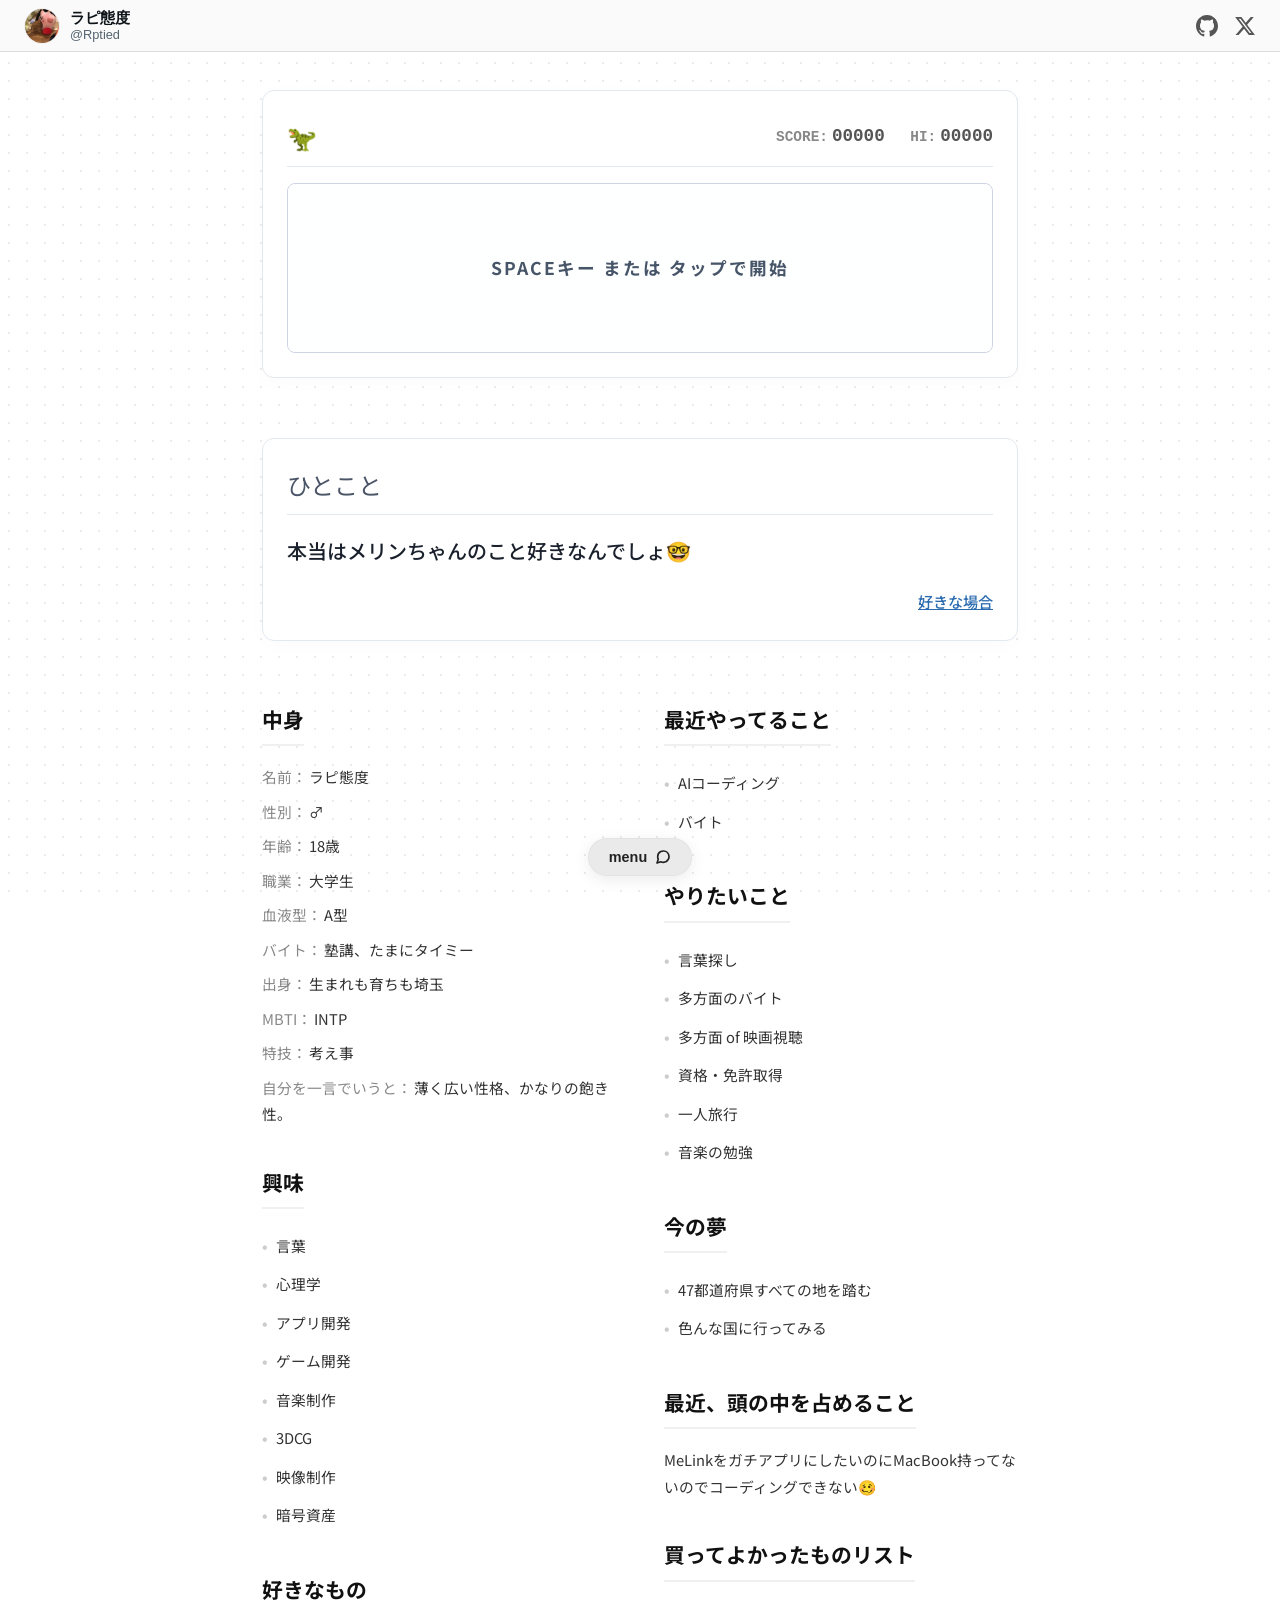
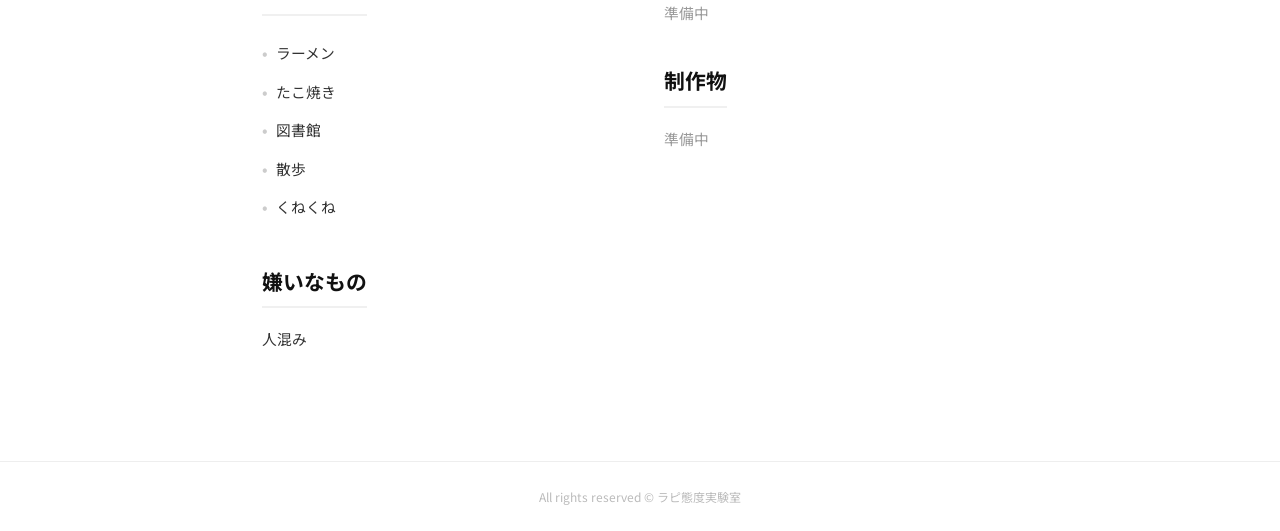
==== index.html @ 0e430500 "Convert Notes list to a 3-column photo grid layout and add automatic thumbnail extraction" ====
<!DOCTYPE html>
<html lang="ja">
<head>
    <meta charset="UTF-8">
    <meta name="viewport" content="width=device-width, initial-scale=1.0">
    <title>ラピ態度実験室</title>
    <meta name="description" content="どっかの大学生のポートフォリオ。">

    <!-- OGP -->
    <meta property="og:type" content="website">
    <meta property="og:url" content="https://rptied-lab.vercel.app/">
    <meta property="og:title" content="ラピ態度実験室">
    <meta property="og:description" content="どっかの大学生のポートフォリオ。">
    <meta property="og:site_name" content="ラピ態度実験室">
    <meta property="og:image" content="https://rptied-lab.vercel.app/image_0c53e7.png">

    <!-- Twitter Card -->
    <meta name="twitter:card" content="summary_large_image">
    <meta name="twitter:title" content="ラピ態度実験室">
    <meta name="twitter:description" content="ラピ態度さん、あなた正体不明すぎるんですよ。">
    <meta name="twitter:image" content="https://rptied-lab.vercel.app/image_0c53e7.png">
    <link rel="preconnect" href="https://fonts.googleapis.com">
    <link rel="preconnect" href="https://fonts.gstatic.com" crossorigin>
    <link href="https://fonts.googleapis.com/css2?family=Noto+Sans+JP:wght@400;700&display=swap" rel="stylesheet">
    
    <style>
        * {
            margin: 0;
            padding: 0;
            box-sizing: border-box;
        }

        body {
            font-family: 'Noto Sans JP', sans-serif;
            background-color: #fff;
            background-image: radial-gradient(rgba(0, 0, 0, 0.08) 1px, transparent 1px);
            background-size: 18px 18px;
            background-attachment: fixed;
            color: #333;
            line-height: 1.8;
            -webkit-font-smoothing: antialiased;
            min-height: 100vh;
            display: flex;
            flex-direction: column;
        }

        /* ===== ページ切り替え用コンテナ ===== */
        .page-container {
            flex: 1;
            margin-top: 70px; /* ヘッダーの高さ＋余白 */
        }

        .page {
            display: none;
            animation: fadeIn 0.4s ease-out forwards;
        }

        .page.active {
            display: block;
        }

        @keyframes fadeIn {
            from {
                opacity: 0;
                transform: translateY(8px);
            }
            to {
                opacity: 1;
                transform: translateY(0);
            }
        }

        /* ===== 統合された新しいHeader ===== */
        .header {
            position: fixed;
            top: 0;
            left: 0;
            width: 100vw;
            height: 52px;
            background: rgba(250, 250, 250, 0.9);
            backdrop-filter: blur(8px);
            border-bottom: 1.5px solid #ddd;
            display: flex;
            align-items: center;
            justify-content: space-between;
            padding: 0 24px;
            z-index: 100;
            box-sizing: border-box;
        }

        .header-left {
            display: flex;
            align-items: center;
            cursor: pointer;
            transition: opacity 0.2s;
        }

        .header-left:hover {
            opacity: 0.7;
        }

        .header-logo-img {
            width: 36px;
            height: 36px;
            border-radius: 50%;
            object-fit: cover;
            transition: all 0.25s cubic-bezier(0.16, 1, 0.3, 1);
            border: 1px solid #eee;
        }

        .header-logo-img:hover {
            opacity: 0.8;
            transform: scale(1.05);
        }

        .header-text-container {
            display: flex;
            flex-direction: column;
            justify-content: center;
            margin-left: 10px;
        }

        .header-name {
            font-size: 0.95rem;
            font-weight: 800;
            color: #0f1419;
            line-height: 1.2;
            font-family: -apple-system, BlinkMacSystemFont, "Segoe UI", Roboto, Helvetica, Arial, sans-serif;
        }

        .header-id {
            font-size: 0.8rem;
            color: #536471;
            line-height: 1.2;
            font-family: -apple-system, BlinkMacSystemFont, "Segoe UI", Roboto, Helvetica, Arial, sans-serif;
        }

        /* ===== SNS Icons ===== */
        .sns-icons {
            display: flex;
            align-items: center;
            gap: 16px;
        }

        .sns-icons a {
            color: #555;
            display: inline-flex;
            transition: color 0.2s, transform 0.2s;
        }

        .sns-icons a:hover {
            color: #000;
            transform: translateY(-2px);
        }

        .sns-icons svg {
            width: 22px;
            height: 22px;
            fill: currentColor;
        }

        /* ===== Main ===== */
        .main {
            max-width: 820px;
            margin: 0 auto;
            padding: 20px 32px 100px;
            display: grid;
            grid-template-columns: 1fr 1fr;
            gap: 48px;
        }

        /* ===== Section Title ===== */
        h2 {
            font-size: 1.3rem;
            font-weight: 700;
            margin-bottom: 18px;
            color: #111;
            border-bottom: 2px solid #f0f0f0;
            padding-bottom: 6px;
            display: inline-block;
        }

        /* ===== Info Row ===== */
        .info-row {
            margin-bottom: 8px;
            font-size: 0.92rem;
            color: #333;
        }

        .info-label {
            color: #888;
            margin-right: 2px;
        }

        /* ===== ひとことセクション ===== */
        .hitokoto-section {
            grid-column: 1 / -1; /* 2カラムをまたぐ */
            background: #fff;
            border: 1px solid #e2e8f0;
            border-radius: 12px;
            padding: 24px;
            margin-bottom: 12px;
            box-shadow: 0 4px 20px rgba(0, 0, 0, 0.02);
            text-align: left;
            animation: fadeIn 0.4s ease-out forwards;
        }

        .hitokoto-title {
            font-size: 1.5rem;
            color: #4a5568;
            font-weight: 400;
            padding-bottom: 8px;
            border-bottom: 1px solid #e2e8f0;
            margin-bottom: 16px;
            font-family: 'Noto Sans JP', sans-serif;
        }

        .hitokoto-content {
            font-size: 1.25rem;
            color: #1a202c;
            margin-bottom: 16px;
            font-weight: 500;
            min-height: 40px;
            display: flex;
            align-items: center;
        }

        .hitokoto-action-container {
            text-align: right;
        }

        .hitokoto-link {
            color: #2b6cb0;
            text-decoration: underline;
            cursor: pointer;
            font-size: 0.95rem;
            font-weight: 500;
            user-select: none;
            transition: color 0.2s;
        }

        .hitokoto-link:hover {
            color: #1a365d;
        }

        /* ===== Notes管理者ログイン & エディタ ===== */
        .notes-toolbar {
            display: flex;
            justify-content: space-between;
            align-items: center;
            margin-top: 10px;
        }

        .admin-login-trigger {
            background: none;
            border: none;
            color: #888;
            cursor: pointer;
            font-size: 0.85rem;
            display: flex;
            align-items: center;
            gap: 4px;
            padding: 4px 8px;
            border-radius: 4px;
            transition: all 0.2s;
        }

        .admin-login-trigger:hover {
            color: #333;
            background: rgba(0,0,0,0.05);
        }

        .admin-login-panel {
            display: none;
            background: #fff;
            border: 1px solid #e2e8f0;
            border-radius: 8px;
            padding: 12px;
            margin-top: 8px;
            box-shadow: 0 4px 12px rgba(0,0,0,0.05);
            animation: fadeIn 0.3s ease-out;
            width: 100%;
        }

        .admin-login-panel.active {
            display: flex;
            gap: 8px;
            align-items: center;
        }

        .admin-input {
            border: 1px solid #cbd5e1;
            padding: 6px 12px;
            border-radius: 6px;
            font-size: 0.85rem;
            outline: none;
            box-sizing: border-box;
        }

        .admin-input:focus {
            border-color: #2b6cb0;
        }

        .admin-btn {
            background: #2b6cb0;
            color: #fff;
            border: none;
            padding: 6px 12px;
            border-radius: 6px;
            font-size: 0.85rem;
            font-weight: 700;
            cursor: pointer;
            transition: background 0.2s;
        }

        .admin-btn:hover {
            background: #1a365d;
        }

        .write-note-btn {
            display: none;
            background: #0f1419;
            color: white;
            border: none;
            padding: 8px 16px;
            border-radius: 999px;
            font-size: 0.9rem;
            font-weight: 700;
            cursor: pointer;
            align-items: center;
            gap: 6px;
            box-shadow: 0 4px 12px rgba(0, 0, 0, 0.05);
            transition: all 0.2s;
        }

        .write-note-btn.visible {
            display: inline-flex;
        }

        .write-note-btn:hover {
            background: #272c30;
            transform: translateY(-1px);
        }

        /* ===== ツールバー & 2カラムレイアウト（エディタモーダル） ===== */
        .editor-toolbar {
            display: flex;
            flex-wrap: wrap;
            gap: 4px;
            background: #f8fafc;
            padding: 8px;
            border: 1px solid #cbd5e1;
            border-bottom: none;
            border-radius: 8px 8px 0 0;
        }

        .toolbar-btn {
            background: #fff;
            border: 1px solid #cbd5e1;
            border-radius: 6px;
            padding: 5px 8px;
            font-size: 0.78rem;
            font-weight: 600;
            color: #475569;
            cursor: pointer;
            display: inline-flex;
            align-items: center;
            gap: 4px;
            transition: all 0.2s;
        }

        .toolbar-btn:hover {
            background: #f1f5f9;
            color: #0f172a;
            border-color: #94a3b8;
        }

        .editor-modal {
            display: none;
            position: fixed;
            top: 0;
            left: 0;
            width: 100vw;
            height: 100vh;
            background: rgba(0,0,0,0.5);
            backdrop-filter: blur(4px);
            z-index: 2000;
            justify-content: center;
            align-items: center;
            padding: 20px;
            box-sizing: border-box;
        }

        .editor-modal.active {
            display: flex;
        }

        .editor-container-single {
            background: #fff;
            width: 95vw;
            max-width: 820px;
            height: 90vh;
            border-radius: 16px;
            box-shadow: 0 25px 50px -12px rgba(0, 0, 0, 0.25);
            display: flex;
            flex-direction: column;
            overflow: hidden;
            animation: modalScale 0.3s cubic-bezier(0.34, 1.56, 0.64, 1) forwards;
            box-sizing: border-box;
        }

        @keyframes modalScale {
            from { transform: scale(0.95) translateY(15px); opacity: 0; }
            to { transform: scale(1) translateY(0); opacity: 1; }
        }

        .editor-modal-header {
            padding: 16px 24px;
            border-bottom: 1px solid #e2e8f0;
            display: flex;
            justify-content: space-between;
            align-items: center;
            background: #fff;
        }

        .editor-title {
            font-size: 1.25rem;
            font-weight: 700;
            color: #1a202c;
        }

        .editor-body-split {
            flex: 1;
            display: flex;
            overflow: hidden;
        }

        /* エディタ側とプレビュー側 */
        .editor-pane-write, .editor-pane-preview {
            flex: 1;
            display: flex;
            flex-direction: column;
            padding: 24px;
            overflow-y: auto;
            box-sizing: border-box;
        }

        .editor-pane-write {
            border-right: 1px solid #e2e8f0;
            gap: 16px;
        }

        .editor-pane-preview {
            background: #fafafa;
        }

        /* タブ切り替え（スマホ用） */
        .editor-tabs {
            display: none;
            border-bottom: 1px solid #e2e8f0;
            background: #fff;
        }

        .editor-tab-btn {
            flex: 1;
            padding: 12px;
            border: none;
            background: none;
            font-weight: 700;
            color: #64748b;
            cursor: pointer;
            text-align: center;
        }

        .editor-tab-btn.active {
            color: #2b6cb0;
            border-bottom: 2px solid #2b6cb0;
        }

        .editor-input-title {
            font-size: 1.4rem;
            font-weight: 700;
            border: none;
            border-bottom: 2px solid #e2e8f0;
            padding: 8px 0;
            outline: none;
            width: 100%;
            transition: border-color 0.2s;
        }

        .editor-input-title:focus {
            border-color: #2b6cb0;
        }

        .editor-content-editable {
            font-size: 1rem;
            border: 1px solid #cbd5e1;
            border-radius: 0 0 8px 8px;
            padding: 18px;
            outline: none;
            min-height: 250px;
            overflow-y: auto;
            line-height: 1.8;
            font-family: inherit;
            box-sizing: border-box;
            background: #fff;
            text-align: left;
        }

        .editor-content-editable:focus {
            border-color: #2b6cb0;
            box-shadow: 0 0 0 3px rgba(43, 108, 176, 0.08);
        }

        .editor-content-editable[contenteditable="true"]:empty:before {
            content: attr(placeholder);
            color: #cbd5e1;
            cursor: text;
        }

        /* リッチブロック内の編集可能エリア */
        .editor-content-editable [contenteditable="true"] {
            outline: none;
            border-bottom: 1px dashed transparent;
        }

        .editor-content-editable [contenteditable="true"]:focus {
            border-bottom-color: #2b6cb0;
        }

        .editor-content-editable [contenteditable="true"]:empty:before {
            content: attr(placeholder);
            color: #a0aec0;
            font-style: italic;
        }

        /* エディタ内部のビジュアル完成デザイン（詳細表示と100%同じにする） */
        .editor-content-editable h2 {
            font-size: 1.4rem;
            font-weight: 700;
            color: #0f172a;
            margin: 32px 0 16px !important;
            line-height: 1.4;
        }

        .editor-content-editable h3 {
            font-size: 1.15rem;
            font-weight: 700;
            color: #1e293b;
            margin: 24px 0 12px !important;
            line-height: 1.4;
        }

        .editor-content-editable blockquote {
            background: #f8fafc;
            border-left: 4px solid #94a3b8;
            padding: 16px 20px;
            margin: 20px 0;
            color: #475569;
            border-radius: 0 8px 8px 0;
            position: relative;
        }

        .editor-content-editable blockquote div[placeholder]:empty:before,
        .editor-content-editable blockquote cite[placeholder]:empty:before {
            content: attr(placeholder);
            color: #a0aec0;
            font-style: italic;
        }

        .editor-content-editable ul {
            margin: 16px 0;
            padding-left: 24px;
            list-style-type: disc !important;
        }

        .editor-content-editable ol {
            margin: 16px 0;
            padding-left: 24px;
            list-style-type: decimal !important;
        }

        .editor-content-editable li {
            margin-bottom: 6px;
        }

        .editor-content-editable p {
            margin-bottom: 16px;
        }

        .editor-actions {
            display: flex;
            justify-content: flex-end;
            gap: 12px;
        }

        .editor-btn {
            padding: 8px 18px;
            border-radius: 8px;
            font-weight: 700;
            cursor: pointer;
            transition: all 0.2s;
            font-size: 0.9rem;
        }

        .editor-btn-cancel {
            background: #f1f5f9;
            color: #475569;
            border: 1px solid #cbd5e1;
        }

        .editor-btn-cancel:hover {
            background: #e2e8f0;
        }

        .editor-btn-save {
            background: #2b6cb0;
            color: white;
            border: none;
        }

        .editor-btn-save:hover {
            background: #1a365d;
        }

        /* ===== Noteカードリスト (3列グリッド写真集レイアウト) ===== */
        .notes-list {
            display: grid;
            grid-template-columns: repeat(3, 1fr);
            gap: 4px; /* 写真の間の余白。びっしり並べるため小さめの4px */
            margin-top: 24px;
        }

        .note-card {
            position: relative;
            background: #f1f5f9;
            aspect-ratio: 1 / 1; /* 正方形にする */
            overflow: hidden;
            cursor: pointer;
            border-radius: 6px; /* 角を少し丸めておしゃれに */
            box-shadow: 0 1px 3px rgba(0, 0, 0, 0.05);
            transition: transform 0.2s ease, box-shadow 0.2s ease;
            box-sizing: border-box;
        }

        .note-card:hover {
            transform: scale(1.02);
            box-shadow: 0 4px 12px rgba(0, 0, 0, 0.1);
            z-index: 2;
        }

        .note-grid-img {
            width: 100%;
            height: 100%;
            object-fit: cover;
            display: block;
            transition: transform 0.3s ease;
        }

        .note-card:hover .note-grid-img {
            transform: scale(1.08); /* ホバー時に画像を少し拡大するお洒落エフェクト */
        }

        /* 画像がない場合のテキストカード表示 */
        .note-grid-text-card {
            width: 100%;
            height: 100%;
            background: linear-gradient(135deg, #f8fafc 0%, #e2e8f0 100%);
            display: flex;
            align-items: center;
            justify-content: center;
            padding: 12px;
            box-sizing: border-box;
            text-align: center;
        }

        .note-grid-text-title {
            font-size: 0.95rem;
            font-weight: 700;
            color: #334155;
            line-height: 1.4;
            display: -webkit-box;
            -webkit-line-clamp: 4; /* 最大4行で省略 */
            -webkit-box-orient: vertical;
            overflow: hidden;
            text-overflow: ellipsis;
        }

        /* ホバー時にフェードインする情報オーバーレイ */
        .note-grid-overlay {
            position: absolute;
            top: 0;
            left: 0;
            width: 100%;
            height: 100%;
            background: rgba(15, 20, 25, 0.7); /* 暗めの半透明 */
            display: flex;
            flex-direction: column;
            align-items: center;
            justify-content: center;
            padding: 16px;
            box-sizing: border-box;
            opacity: 0;
            transition: opacity 0.2s ease;
            text-align: center;
            color: #fff;
        }

        .note-card:hover .note-grid-overlay {
            opacity: 1; /* ホバーでフェードイン */
        }

        .note-grid-overlay-title {
            font-size: 0.9rem;
            font-weight: 700;
            margin-bottom: 6px;
            line-height: 1.3;
            display: -webkit-box;
            -webkit-line-clamp: 3;
            -webkit-box-orient: vertical;
            overflow: hidden;
            text-overflow: ellipsis;
        }

        .note-grid-overlay-date {
            font-size: 0.75rem;
            color: #cbd5e1;
        }

        /* 管理者用編集・削除アクション */
        .note-grid-actions {
            position: absolute;
            top: 6px;
            right: 6px;
            display: flex;
            gap: 4px;
            z-index: 10;
            opacity: 0;
            transition: opacity 0.2s ease;
        }

        .note-card:hover .note-grid-actions.visible {
            opacity: 1;
        }

        .note-action-btn {
            background: rgba(255, 255, 255, 0.9);
            border: 1px solid #e2e8f0;
            border-radius: 50%; /* 円形にする */
            width: 26px;
            height: 26px;
            display: flex;
            align-items: center;
            justify-content: center;
            cursor: pointer;
            transition: all 0.2s;
            color: #64748b;
            box-shadow: 0 2px 4px rgba(0, 0, 0, 0.1);
        }

        .note-action-btn:hover {
            background: #fff;
            color: #0f172a;
            transform: scale(1.1);
        }

        .note-action-btn.delete:hover {
            background: #fee2e2;
            color: #ef4444;
            border-color: #fca5a5;
        }

        /* ===== Note詳細ビュー ===== */
        .note-detail-view {
            display: none;
            animation: fadeIn 0.4s ease-out forwards;
        }

        .note-detail-view.active {
            display: block;
        }

        .note-back-btn {
            background: none;
            border: none;
            color: #64748b;
            font-size: 0.9rem;
            font-weight: 500;
            cursor: pointer;
            display: flex;
            align-items: center;
            gap: 6px;
            margin-bottom: 24px;
            transition: color 0.2s;
            padding: 4px 0;
        }

        .note-back-btn:hover {
            color: #0f172a;
        }

        .note-back-btn svg {
            width: 16px;
            height: 16px;
            stroke-width: 2.5;
            stroke: currentColor;
            fill: none;
        }

        .note-detail-header {
            margin-bottom: 24px;
            border-bottom: 1px solid #e2e8f0;
            padding-bottom: 16px;
        }

        .note-detail-title {
            font-size: 1.8rem;
            font-weight: 800;
            color: #0f172a;
            line-height: 1.35;
            margin-bottom: 12px;
        }

        .note-detail-content {
            font-size: 1.05rem;
            color: #334155;
            line-height: 1.8;
        }

        /* ===== Note 独自リッチコンテンツ レンダリング用スタイル ===== */
        .preview-title {
            font-size: 1.8rem;
            font-weight: 800;
            color: #0f172a;
            margin-bottom: 16px;
            line-height: 1.3;
        }

        .preview-thumbnail, .detail-thumbnail {
            width: 100%;
            max-height: 300px;
            object-fit: cover;
            border-radius: 12px;
            margin-bottom: 24px;
            display: none;
            border: 1px solid #e2e8f0;
        }

        .preview-tags-container, .detail-tags-container {
            display: flex;
            flex-wrap: wrap;
            gap: 8px;
            margin-bottom: 24px;
        }

        .preview-tag-chip, .detail-tag-chip {
            background: #f1f5f9;
            color: #475569;
            padding: 4px 10px;
            border-radius: 999px;
            font-size: 0.8rem;
            font-weight: 500;
            margin-right: 6px;
            margin-bottom: 6px;
        }

        .note-detail-content h2, .preview-content h2 {
            font-size: 1.4rem;
            font-weight: 700;
            color: #0f172a;
            margin: 32px 0 16px;
        }

        .note-detail-content h3, .preview-content h3 {
            font-size: 1.15rem;
            font-weight: 700;
            color: #1e293b;
            margin: 24px 0 12px;
        }

        .note-detail-content blockquote, .preview-content blockquote {
            background: #f8fafc;
            border-left: 4px solid #94a3b8;
            padding: 16px 20px;
            margin: 20px 0;
            font-style: italic;
            color: #475569;
            border-radius: 0 8px 8px 0;
            position: relative;
        }

        .note-detail-content blockquote cite, .preview-content blockquote cite {
            display: block;
            text-align: right;
            font-size: 0.82rem;
            color: #64748b;
            margin-top: 8px;
            font-style: normal;
        }

        .note-detail-content ul, .preview-content ul {
            margin: 16px 0;
            padding-left: 24px;
        }

        .note-detail-content ol, .preview-content ol {
            margin: 16px 0;
            padding-left: 24px;
        }

        .note-detail-content li, .preview-content li {
            margin-bottom: 6px;
        }

        .embedded-image-container {
            margin: 24px 0;
            text-align: center;
        }

        .embedded-image-container img {
            max-width: 100%;
            max-height: 450px;
            border-radius: 8px;
            box-shadow: 0 4px 12px rgba(0,0,0,0.05);
        }

        .embedded-image-caption {
            font-size: 0.85rem;
            color: #64748b;
            margin-top: 6px;
            text-align: center;
        }

        .embedded-youtube-container {
            position: relative;
            width: 100%;
            padding-bottom: 56.25%; /* 16:9 */
            height: 0;
            margin: 24px 0;
            border-radius: 8px;
            overflow: hidden;
            box-shadow: 0 4px 12px rgba(0,0,0,0.1);
        }

        .embedded-youtube-container iframe {
            position: absolute;
            top: 0;
            left: 0;
            width: 100%;
            height: 100%;
            border: 0;
        }

        /* ファイル埋め込みカード */
        .embedded-file-card {
            display: flex;
            align-items: center;
            gap: 16px;
            background: #fff;
            border: 1px solid #cbd5e1;
            border-radius: 8px;
            padding: 16px;
            margin: 20px 0;
            text-decoration: none;
            color: #1e293b;
            transition: all 0.2s;
        }

        .embedded-file-card:hover {
            border-color: #94a3b8;
            background: #f8fafc;
            transform: translateY(-1px);
        }

        .file-card-icon {
            background: #eff6ff;
            color: #3b82f6;
            width: 40px;
            height: 40px;
            border-radius: 8px;
            display: flex;
            align-items: center;
            justify-content: center;
            font-size: 1.2rem;
        }

        .file-card-info {
            flex: 1;
        }

        .file-card-name {
            font-weight: 600;
            font-size: 0.95rem;
            word-break: break-all;
        }

        .file-card-desc {
            font-size: 0.78rem;
            color: #64748b;
            margin-top: 2px;
        }

        /* Note記事埋め込みカード（ブログカード） */
        .embedded-blog-card {
            display: flex;
            background: #fff;
            border: 1px solid #cbd5e1;
            border-radius: 12px;
            overflow: hidden;
            margin: 24px 0;
            text-decoration: none;
            color: inherit;
            transition: all 0.2s;
            max-height: 120px;
        }

        .embedded-blog-card:hover {
            border-color: #2b6cb0;
            box-shadow: 0 10px 15px -3px rgba(0, 0, 0, 0.05);
            transform: translateY(-1px);
        }

        .blog-card-thumb {
            width: 140px;
            height: 120px;
            object-fit: cover;
            border-right: 1px solid #e2e8f0;
        }

        .blog-card-content {
            flex: 1;
            padding: 14px;
            display: flex;
            flex-direction: column;
            justify-content: space-between;
            overflow: hidden;
        }

        .blog-card-title {
            font-weight: 700;
            font-size: 0.95rem;
            color: #0f172a;
            line-height: 1.35;
            display: -webkit-box;
            -webkit-line-clamp: 2;
            -webkit-box-orient: vertical;
            overflow: hidden;
        }

        .blog-card-meta {
            font-size: 0.75rem;
            color: #64748b;
            display: flex;
            align-items: center;
            gap: 8px;
        }

        /* 自動目次 */
        .toc-card {
            background: #f8fafc;
            border: 1px solid #e2e8f0;
            border-radius: 12px;
            padding: 20px;
            margin: 24px 0 32px;
        }

        .toc-title {
            font-weight: 700;
            font-size: 1rem;
            color: #0f172a;
            margin-bottom: 12px;
            display: flex;
            align-items: center;
            gap: 8px;
        }

        .toc-list {
            list-style: none;
            padding-left: 0;
            margin-bottom: 0;
        }

        .toc-item-h2 {
            margin-bottom: 6px;
            font-size: 0.92rem;
        }

        .toc-item-h2 a {
            color: #2b6cb0;
            text-decoration: none;
            font-weight: 500;
        }

        .toc-item-h2 a:hover {
            text-decoration: underline;
        }

        .toc-item-h3 {
            margin-left: 18px;
            margin-bottom: 4px;
            font-size: 0.88rem;
        }

        .toc-item-h3 a {
            color: #475569;
            text-decoration: none;
        }

        .toc-item-h3 a:hover {
            text-decoration: underline;
        }

        /* コードブロック */
        .code-block-wrapper {
            position: relative;
            margin: 24px 0;
        }

        .code-block-lang {
            position: absolute;
            top: 0;
            right: 0;
            background: #475569;
            color: #f8fafc;
            font-size: 0.7rem;
            padding: 2px 8px;
            border-radius: 0 8px 0 8px;
            font-weight: 600;
            text-transform: uppercase;
            letter-spacing: 0.05em;
        }

        pre.code-block {
            background: #0f172a;
            color: #e2e8f0;
            padding: 18px;
            border-radius: 8px;
            overflow-x: auto;
            font-family: SFMono-Regular, Consolas, 'Liberation Mono', Menlo, monospace;
            font-size: 0.88rem;
            line-height: 1.5;
            margin: 0;
        }

        /* サムネアップロード周り */
        .thumb-upload-area {
            border: 2px dashed #cbd5e1;
            border-radius: 12px;
            padding: 20px;
            text-align: center;
            cursor: pointer;
            transition: all 0.2s;
            position: relative;
            overflow: hidden;
            min-height: 110px;
            display: flex;
            flex-direction: column;
            align-items: center;
            justify-content: center;
            gap: 6px;
            box-sizing: border-box;
        }

        .thumb-upload-area:hover {
            border-color: #2b6cb0;
            background: #eff6ff;
        }

        .thumb-upload-preview {
            position: absolute;
            top: 0;
            left: 0;
            width: 100%;
            height: 100%;
            object-fit: cover;
            display: none;
            z-index: 1;
        }

        .thumb-upload-text {
            color: #64748b;
            font-size: 0.85rem;
            z-index: 2;
            pointer-events: none;
        }

        /* タグチップスUI */
        .tags-input-container {
            display: flex;
            flex-wrap: wrap;
            gap: 6px;
            border: 1px solid #cbd5e1;
            border-radius: 8px;
            padding: 6px 12px;
            background: #fff;
            align-items: center;
            box-sizing: border-box;
            min-height: 38px;
        }

        .tag-chip {
            background: #eff6ff;
            color: #1d4ed8;
            border: 1px solid #bfdbfe;
            padding: 2px 8px;
            border-radius: 6px;
            font-size: 0.8rem;
            font-weight: 500;
            display: flex;
            align-items: center;
            gap: 4px;
        }

        .tag-chip-close {
            cursor: pointer;
            font-weight: bold;
            color: #3b82f6;
            font-size: 0.95rem;
            line-height: 1;
        }

        .tag-chip-close:hover {
            color: #1d4ed8;
        }

        .tags-input-field {
            border: none;
            outline: none;
            font-size: 0.85rem;
            padding: 4px 0;
            flex: 1;
            min-width: 80px;
        }

        /* 既存のノートリスト用のサムネイル表示 */
        .note-card-with-thumb {
            display: flex;
            gap: 20px;
        }

        .note-card-thumb-side {
            width: 130px;
            height: 100px;
            object-fit: cover;
            border-radius: 8px;
            border: 1px solid #e2e8f0;
            flex-shrink: 0;
        }

        .note-card-info-side {
            flex: 1;
            min-width: 0;
        }

        /* ===== Section Spacing ===== */
        .section {
            margin-bottom: 36px;
        }

        .section:last-child {
            margin-bottom: 0;
        }

        /* ===== Item List ===== */
        .item-list {
            list-style: none;
        }

        .item-list li {
            padding: 6px 0;
            font-size: 0.92rem;
            display: flex;
            align-items: center;
            gap: 8px;
        }

        .item-list li::before {
            content: "•";
            color: #ccc;
            font-weight: bold;
        }

        /* ===== Notes ページ ===== */
        .notes-container {
            max-width: 800px;
            margin: 0 auto;
            padding: 40px 24px 120px;
        }

        .notes-header {
            margin-bottom: 32px;
            border-bottom: 1px solid #eee;
            padding-bottom: 20px;
        }

        .notes-title {
            font-size: 1.8rem;
            font-weight: 700;
            color: #111;
            margin-bottom: 8px;
        }

        .notes-subtitle {
            font-size: 0.9rem;
            color: #666;
        }

        .notes-placeholder-card {
            text-align: center;
            padding: 60px 24px;
            color: #888;
            border: 1px dashed #ddd;
            border-radius: 20px;
            background: rgba(0, 0, 0, 0.01);
            animation: fadeIn 0.5s ease-out;
        }

        .placeholder-main-text {
            font-size: 1.05rem;
            font-weight: 700;
            color: #444;
            margin-bottom: 8px;
        }

        /* ===== フローティングナビゲーションメニュー ===== */
        .floating-menu-container {
            position: fixed;
            bottom: 24px;
            left: 50%;
            transform: translateX(-50%);
            z-index: 1000;
            font-family: -apple-system, BlinkMacSystemFont, "Segoe UI", Roboto, sans-serif;
            display: flex;
            flex-direction: column;
            align-items: center;
            gap: 12px;
            width: 100%;
            max-width: 340px;
            pointer-events: none;
        }

        .floating-menu-container * {
            pointer-events: auto;
        }

        /* メニューカード本体 */
        .menu-card {
            background-color: #1a1a1a;
            border-radius: 20px;
            width: 180px;
            padding: 8px;
            box-shadow: 0 10px 32px rgba(0, 0, 0, 0.2);
            opacity: 0;
            transform: scale(0.9) translateY(15px);
            pointer-events: none;
            transition: all 0.28s cubic-bezier(0.16, 1, 0.3, 1);
            transform-origin: bottom center;
            border: 1px solid rgba(255, 255, 255, 0.08);
            position: relative;
            z-index: 2;
        }

        .menu-card.active {
            opacity: 1;
            transform: scale(1) translateY(0);
            pointer-events: auto;
        }

        /* ===== メニュー項目 ===== */
        .menu-item {
            width: 100%;
            background: transparent;
            border: none;
            color: #b3b3b3;
            padding: 10px 14px;
            display: flex;
            align-items: center;
            gap: 12px;
            font-size: 0.88rem;
            font-weight: 500;
            border-radius: 12px;
            cursor: pointer;
            text-align: left;
            text-decoration: none;
            transition: all 0.2s;
        }

        .menu-item:hover {
            background-color: rgba(255, 255, 255, 0.08);
            color: #ffffff;
        }

        .menu-item.active-link {
            color: #ffffff;
            font-weight: 700;
            background-color: rgba(255, 255, 255, 0.05);
        }

        .menu-item svg {
            width: 18px;
            height: 18px;
            fill: none;
            stroke: currentColor;
            stroke-width: 2;
            stroke-linecap: round;
            stroke-linejoin: round;
        }

        /* メニュー開閉ボタン */
        .menu-trigger {
            background-color: #eaeaea;
            color: #222;
            border: none;
            padding: 10px 20px;
            border-radius: 999px;
            font-size: 0.9rem;
            font-weight: 700;
            cursor: pointer;
            display: flex;
            align-items: center;
            gap: 8px;
            box-shadow: 0 4px 16px rgba(0, 0, 0, 0.08);
            transition: all 0.25s cubic-bezier(0.16, 1, 0.3, 1);
            user-select: none;
            border: 1px solid rgba(0, 0, 0, 0.03);
        }

        .menu-trigger:hover {
            transform: translateY(-2px);
            box-shadow: 0 6px 20px rgba(0, 0, 0, 0.12);
            background-color: #e0e0e0;
        }

        .menu-trigger.active {
            background-color: #1a1a1a;
            color: #fff;
        }

        .menu-trigger svg {
            width: 16px;
            height: 16px;
            fill: none;
            stroke: currentColor;
            stroke-width: 2.5;
            stroke-linecap: round;
            stroke-linejoin: round;
            transition: transform 0.3s ease;
        }

        .menu-trigger.active svg {
            transform: rotate(180deg);
        }

        /* ===== Footer ===== */
        footer {
            text-align: center;
            padding: 24px;
            font-size: 0.75rem;
            color: #bbb;
            border-top: 1px solid #eee;
            margin-top: auto;
        }

        /* ===== Responsive ===== */
        @media (max-width: 640px) {
            .main {
                grid-template-columns: 1fr;
                gap: 32px;
                padding: 16px 20px 110px;
            }

            .notes-container {
                padding: 24px 16px 130px;
            }

            .floating-menu-container {
                bottom: 16px;
            }
            
            .header {
                padding: 0 12px;
            }

            .header-logo-img {
                width: 32px;
                height: 32px;
            }

            .header-text-container {
                margin-left: 8px;
            }

            .header-name {
                font-size: 0.9rem;
            }
            
            .header-id {
                font-size: 0.75rem;
            }

            .sns-icons {
                gap: 12px;
            }

            .omikuji-section {
                padding: 24px 16px;
                min-height: 190px;
            }

            .omikuji-btn {
                font-size: 1rem;
                padding: 8px 24px;
            }

            .omikuji-box {
                font-size: 1.5rem;
                padding: 6px 28px;
            }
        }

        /* スピナーアニメーション */
        @keyframes spin {
            to { transform: rotate(360deg); }
        }

        /* ===== Chrome Dino セクション ===== */
        .dino-section {
            grid-column: 1 / -1; /* 2カラムをまたぐ */
            background: #fff;
            border: 1px solid #e2e8f0;
            border-radius: 12px;
            padding: 24px;
            margin-bottom: 12px;
            box-shadow: 0 4px 20px rgba(0, 0, 0, 0.02);
            text-align: left;
            animation: fadeIn 0.4s ease-out forwards;
            display: flex;
            flex-direction: column;
            gap: 16px;
            user-select: none;
            transition: background-color 0.5s ease, border-color 0.5s ease;
        }

        .dino-header {
            display: flex;
            justify-content: space-between;
            align-items: center;
            border-bottom: 1px solid #e2e8f0;
            padding-bottom: 8px;
            transition: border-color 0.5s ease;
        }

        .dino-title {
            font-size: 1.5rem;
            color: #4a5568;
            font-weight: 500;
            font-family: 'Noto Sans JP', sans-serif;
            transition: color 0.5s ease;
        }

        .dino-scores {
            font-family: 'Courier New', Courier, monospace;
            font-size: 1.1rem;
            font-weight: bold;
            color: #555;
            transition: color 0.5s ease;
        }

        .dino-score-label {
            color: #888;
            font-size: 0.9rem;
            margin-right: 4px;
        }

        .dino-game-container {
            position: relative;
            width: 100%;
            background: #f8fafc;
            border: 1px solid #cbd5e1;
            border-radius: 8px;
            overflow: hidden;
            display: flex;
            justify-content: center;
            align-items: center;
            transition: background-color 0.5s ease, border-color 0.5s ease;
            touch-action: none; /* モバイルでのスクロールやダブルタップズームを無効化 */
        }

        .dino-canvas {
            display: block;
            width: 100%;
            max-width: 100%;
            height: auto;
            background: transparent;
            cursor: pointer;
        }

        .dino-overlay {
            position: absolute;
            top: 0;
            left: 0;
            width: 100%;
            height: 100%;
            background: rgba(255, 255, 255, 0.85);
            display: flex;
            flex-direction: column;
            justify-content: center;
            align-items: center;
            gap: 12px;
            z-index: 10;
            backdrop-filter: blur(2px);
            transition: background-color 0.5s ease;
        }

        .dino-overlay-text {
            font-size: 1.1rem;
            font-weight: bold;
            color: #475569;
            letter-spacing: 2px;
            text-align: center;
            font-family: 'Noto Sans JP', sans-serif;
            transition: color 0.5s ease;
        }

        .dino-restart-btn {
            background: #0f1419;
            color: white;
            border: none;
            padding: 8px 20px;
            border-radius: 999px;
            font-size: 0.9rem;
            font-weight: 700;
            cursor: pointer;
            box-shadow: 0 4px 12px rgba(0, 0, 0, 0.05);
            transition: all 0.2s;
            font-family: 'Noto Sans JP', sans-serif;
        }

        .dino-restart-btn:hover {
            background: #272c30;
            transform: scale(1.05);
        }

        /* 夜モード（ダークスタイル）の追加定義 */
        .dino-section.night-mode {
            background-color: #1a202c;
            border-color: #2d3748;
            box-shadow: 0 4px 20px rgba(0, 0, 0, 0.2);
        }

        .dino-section.night-mode .dino-header {
            border-bottom-color: #2d3748;
        }

        .dino-section.night-mode .dino-title {
            color: #e2e8f0;
        }

        .dino-section.night-mode .dino-scores {
            color: #cbd5e1;
        }

        .dino-section.night-mode .dino-game-container {
            background-color: #111827;
            border-color: #374151;
        }

        .dino-section.night-mode .dino-overlay {
            background-color: rgba(17, 24, 39, 0.85);
        }

        .dino-section.night-mode .dino-overlay-text {
            color: #e2e8f0;
        }

        .dino-section.night-mode .dino-restart-btn {
            background: #f8fafc;
            color: #1a202c;
        }
        
        .dino-section.night-mode .dino-restart-btn:hover {
            background: #e2e8f0;
        }
    </style>
</head>

<body>

    <!-- 新しい Header (猫アイコン＋名前、右側にSNS) -->
    <div class="header">
        <div class="header-left" id="header-left">
            <img src="image_0c53e7.png" alt="ラピ態度" class="header-logo-img">
            <div class="header-text-container">
                <div class="header-name">ラピ態度</div>
                <div class="header-id">@Rptied</div>
            </div>
        </div>

        <div class="sns-icons">
            <!-- GitHub -->
            <a href="https://github.com/Rapitide" target="_blank" rel="noopener noreferrer" aria-label="GitHub">
                <svg viewBox="0 0 24 24">
                    <path d="M12 0C5.374 0 0 5.373 0 12c0 5.302 3.438 9.8 8.207 11.387.599.111.793-.261.793-.577v-2.234c-3.338.726-4.033-1.416-4.033-1.416-.546-1.387-1.333-1.756-1.333-1.756-1.089-.745.083-.729.083-.729 1.205.084 1.839 1.237 1.839 1.237 1.07 1.834 2.807 1.304 3.492.997.107-.775.418-1.305.762-1.604-2.665-.305-5.467-1.334-5.467-5.931 0-1.311.469-2.381 1.236-3.221-.124-.303-.535-1.524.117-3.176 0 0 1.008-.322 3.301 1.23A11.509 11.509 0 0112 5.803c1.02.005 2.047.138 3.006.404 2.291-1.552 3.297-1.23 3.297-1.23.653 1.653.242 2.874.118 3.176.77.84 1.235 1.911 1.235 3.221 0 4.609-2.807 5.624-5.479 5.921.43.372.823 1.102.823 2.222v3.293c0 .319.192.694.801.576C20.566 21.797 24 17.3 24 12c0-6.627-5.373-12-12-12z" />
                </svg>
            </a>
            <!-- X -->
            <a href="https://x.com/Rptied" target="_blank" rel="noopener noreferrer" aria-label="X">
                <svg viewBox="0 0 24 24">
                    <path d="M18.244 2.25h3.308l-7.227 8.26 8.502 11.24H16.17l-5.214-6.817L4.99 21.75H1.68l7.73-8.835L1.254 2.25H8.08l4.713 6.231zm-1.161 17.52h1.833L7.084 4.126H5.117z" />
                </svg>
            </a>
        </div>
    </div>

    <!-- Page Wrapper -->
    <div class="page-container">

        <!-- ================= WHAT'S THIS PAGE ================= -->
        <div id="page-whats-this" class="page">
            <div class="notes-container">
                <div class="notes-header">
                    <h1 class="notes-title">What's this?</h1>
                    <div class="notes-subtitle">
                        <span>このサイトについて。</span>
                    </div>
                </div>
                <div class="notes-placeholder-card">
                    <p class="placeholder-main-text">ラピ態度個人ウェブサイトへようこそ( ৹･֊･৹)</p>
                    <p style="color: #666; font-size: 0.9rem; margin-top: 8px;">色々作って載せていく予定です。</p>
                </div>
            </div>
        </div>

        <!-- ================= HOME PAGE ================= -->
        <div id="page-home" class="page active">
            <div class="main">

                <!-- Chrome Dino セクション (2カラムぶち抜き) -->
                <div class="dino-section">
                    <div class="dino-header">
                        <div class="dino-title">🦖</div>
                        <div class="dino-scores">
                            <span class="dino-score-label">SCORE:</span><span id="dino-current-score">00000</span>
                            <span class="dino-score-label" style="margin-left: 15px;">HI:</span><span id="dino-high-score">00000</span>
                        </div>
                    </div>
                    <div class="dino-game-container">
                        <canvas id="dino-canvas" class="dino-canvas" width="756" height="180"></canvas>
                        <div id="dino-start-overlay" class="dino-overlay">
                            <div class="dino-overlay-text">SPACEキー または タップで開始</div>
                        </div>
                        <div id="dino-gameover-overlay" class="dino-overlay" style="display: none;">
                            <div class="dino-overlay-text">GAME OVER</div>
                            <button id="dino-restart-btn" class="dino-restart-btn">もう一度プレイ</button>
                        </div>
                    </div>
                </div>
                
                <!-- ひとことセクション (2カラムぶち抜き) -->
                <div class="hitokoto-section">
                    <div class="hitokoto-title">ひとこと</div>
                    <div class="hitokoto-content" id="hitokoto-text">本当はメリンちゃんのこと好きなんでしょ🤓</div>
                    <div class="hitokoto-action-container">
                        <span class="hitokoto-link" id="hitokoto-btn">好きな場合</span>
                    </div>
                </div>



                <!-- 左カラム -->
                <div>
                    <div class="section">
                        <h2>中身</h2>
                        <div class="info-row"><span class="info-label">名前：</span>ラピ態度</div>
                        <div class="info-row"><span class="info-label">性別：</span>♂</div>
                        <div class="info-row"><span class="info-label">年齢：</span>18歳</div>
                        <div class="info-row"><span class="info-label">職業：</span>大学生</div>
                        <div class="info-row"><span class="info-label">血液型：</span>A型</div>
                        <div class="info-row"><span class="info-label">バイト：</span>塾講、たまにタイミー</div>
                        <div class="info-row"><span class="info-label">出身：</span>生まれも育ちも埼玉</div>
                        <div class="info-row"><span class="info-label">MBTI：</span>INTP</div>
                        <div class="info-row"><span class="info-label">特技：</span>考え事</div>
                        <div class="info-row"><span class="info-label">自分を一言でいうと：</span>薄く広い性格、かなりの飽き性。</div>
                    </div>

                    <div class="section">
                        <h2>興味</h2>
                        <ul class="item-list">
                            <li>言葉</li>
                            <li>心理学</li>
                            <li>アプリ開発</li>
                            <li>ゲーム開発</li>
                            <li>音楽制作</li>
                            <li>3DCG</li>
                            <li>映像制作</li>
                            <li>暗号資産</li>
                        </ul>
                    </div>

                    <div class="section">
                        <h2>好きなもの</h2>
                        <ul class="item-list">
                            <li>ラーメン</li>
                            <li>たこ焼き</li>
                            <li>図書館</li>
                            <li>散歩</li>
                            <li>くねくね</li>
                        </ul>
                    </div>

                    <div class="section">
                        <h2>嫌いなもの</h2>
                        <div class="info-row">人混み</div>
                    </div>
                </div>

                <!-- 右カラム -->
                <div>
                    <div class="section">
                        <h2>最近やってること</h2>
                        <ul class="item-list">
                            <li>AIコーディング</li>
                            <li>バイト</li>
                        </ul>
                    </div>

                    <div class="section">
                        <h2>やりたいこと</h2>
                        <ul class="item-list">
                            <li>言葉探し</li>
                            <li>多方面のバイト</li>
                            <li>多方面 of 映画視聴</li>
                            <li>資格・免許取得</li>
                            <li>一人旅行</li>
                            <li>音楽の勉強</li>
                        </ul>
                    </div>

                    <div class="section">
                        <h2>今の夢</h2>
                        <ul class="item-list">
                            <li>47都道府県すべての地を踏む</li>
                            <li>色んな国に行ってみる</li>
                        </ul>
                    </div>

                    <div class="section">
                        <h2>最近、頭の中を占めること</h2>
                        <div class="info-row">MeLinkをガチアプリにしたいのにMacBook持ってないのでコーディングできない🥴</div>
                    </div>

                    <div class="section">
                        <h2>買ってよかったものリスト</h2>
                        <div class="info-row" style="color: #999;">準備中</div>
                    </div>

                    <div class="section">
                        <h2>制作物</h2>
                        <div class="info-row" style="color: #999;">準備中</div>
                    </div>
                </div>
            </div>
        </div>

        <!-- ================= NOTES PAGE ================= -->
        <div id="page-notes" class="page">
            <!-- 記事一覧ビュー -->
            <div class="notes-container" id="notes-list-view">
                <div class="notes-header">
                    <div style="display: flex; justify-content: space-between; align-items: flex-start;">
                        <div>
                            <h1 class="notes-title">Notes</h1>
                            <div class="notes-subtitle">
                                <span>ラピ態度の日記</span>
                            </div>
                        </div>
                        <!-- 管理者ログインボタン -->
                        <button class="admin-login-trigger" id="admin-login-trigger" title="管理者ログイン">
                            <svg viewBox="0 0 24 24" width="16" height="16" stroke="currentColor" stroke-width="2" fill="none" stroke-linecap="round" stroke-linejoin="round"><rect x="3" y="11" width="18" height="11" rx="2" ry="2"></rect><path d="M7 11V7a5 5 0 0 1 10 0v4"></path></svg>
                            <span>Admin</span>
                        </button>
                    </div>

                    <!-- 管理者ログインフォーム -->
                    <div class="admin-login-panel" id="admin-login-panel">
                        <input type="password" class="admin-input" id="admin-password-input" placeholder="パスワードを入力してください">
                        <button class="admin-btn" id="admin-login-btn">ログイン</button>
                    </div>

                    <!-- 管理者用ツールバー (ログイン時のみ表示) -->
                    <div class="notes-toolbar" style="margin-top: 16px; display: flex; gap: 12px; align-items: center;">
                        <button class="write-note-btn" id="write-note-btn">
                            <svg viewBox="0 0 24 24" width="16" height="16" stroke="currentColor" stroke-width="2.5" fill="none" stroke-linecap="round" stroke-linejoin="round"><path d="M12 5v14M5 12h14"></path></svg>
                            新規執筆
                        </button>
                    </div>
                </div>

                <!-- 記事リスト -->
                <div class="notes-list" id="notes-list">
                    <!-- JSで動的に生成 -->
                </div>
            </div>

            <!-- 記事詳細ビュー -->
            <div class="notes-container note-detail-view" id="notes-detail-view">
                <button class="note-back-btn" id="note-back-btn">
                    <svg viewBox="0 0 24 24"><polyline points="15 18 9 12 15 6"></polyline></svg>
                    記事一覧に戻る
                </button>
                <div class="note-detail-header" style="margin-bottom: 28px; border-bottom: 1px solid #e2e8f0; padding-bottom: 20px;">
                    <h1 class="note-detail-title" id="detail-title" style="font-size: 2rem; font-weight: 800; color: #0f172a; line-height: 1.35; margin-bottom: 16px;">記事タイトル</h1>
                    <div class="note-detail-meta" style="display: flex; align-items: center; flex-wrap: wrap; gap: 12px; font-size: 0.88rem; color: #64748b;">
                        <img src="image_0c53e7.png" style="width: 28px; height: 28px; border-radius: 50%; object-fit: cover; border: 1px solid #e2e8f0;" alt="ラピ態度">
                        <span style="font-weight: 700; color: #0f172a;">ラピ態度</span>
                        <span style="color: #cbd5e1;">|</span>
                        <span id="detail-date">2026.05.30</span>
                        <span id="detail-meta-divider" style="color: #cbd5e1;">|</span>
                        <div id="detail-tag" style="display: inline-flex; flex-wrap: wrap; gap: 8px;">
                            <!-- タグチップス -->
                        </div>
                    </div>
                </div>
                <div class="note-detail-content" id="detail-content">
                    記事の本文がここに入ります。
                </div>
            </div>
        </div>

        <!-- 埋め込みアシスト用非表示インプット -->
        <input type="file" id="embed-image-file-input" accept="image/*" style="display:none;">
        <input type="file" id="embed-file-input" style="display:none;">

        <!-- 執筆エディタモーダル -->
        <div class="editor-modal" id="editor-modal">
            <div class="editor-container-single">
                <!-- ヘッダー -->
                <div class="editor-modal-header">
                    <div class="editor-title" id="editor-modal-title">Noteを執筆する</div>
                    <div class="editor-actions">
                        <button class="editor-btn editor-btn-cancel" id="editor-cancel-btn">キャンセル</button>
                        <button class="editor-btn editor-btn-save" id="editor-save-btn">公開する</button>
                    </div>
                </div>

                <!-- ボディ -->
                <div class="editor-body-split">
                    <!-- 執筆エリア -->
                    <div class="editor-pane-write" id="pane-write" style="border-right: none;">
                        <!-- サムネイル登録 -->
                        <div>
                            <label style="font-size:0.82rem; font-weight:700; color:#475569; display:block; margin-bottom:6px;">カバー画像 (Xシェア時の写真・アイキャッチ画像)</label>
                            <div class="thumb-upload-area" id="thumb-upload-area">
                                <img src="" class="thumb-upload-preview" id="thumb-upload-preview" alt="サムネプレビュー">
                                <span class="thumb-upload-text" id="thumb-upload-text">📸 カバー画像を選択してください</span>
                                <input type="file" id="thumb-file-input" accept="image/*" style="display:none;">
                            </div>
                            <input type="text" class="admin-input" id="thumb-url-input" placeholder="または画像URLを直接入力" style="margin-top:8px; width:100%; font-size:0.8rem;">
                        </div>

                        <!-- タイトル -->
                        <div>
                            <label style="font-size:0.82rem; font-weight:700; color:#475569; display:block; margin-bottom:6px;">タイトル</label>
                            <input type="text" class="editor-input-title" id="editor-title-input" placeholder="タイトルを入力">
                        </div>

                        <!-- キーワード（タグ）チップスUI -->
                        <div>
                            <label style="font-size:0.82rem; font-weight:700; color:#475569; display:block; margin-bottom:6px;">キーワード（タグ - Enterまたはカンマで何個でも追加可能）</label>
                            <div class="tags-input-container" id="tags-input-container">
                                <input type="text" class="tags-input-field" id="tags-input-field" placeholder="キーワードを追加...">
                            </div>
                        </div>

                        <!-- 執筆ツールバーとテキストエリア -->
                        <div style="display:flex; flex-direction:column; flex:1; min-height: 250px;">
                            <label style="font-size:0.82rem; font-weight:700; color:#475569; display:block; margin-bottom:6px;">本文</label>
                            <div class="editor-toolbar" id="editor-toolbar">
                                <button class="toolbar-btn" data-insert="bold" title="太字 (B)" style="font-weight:bold;">B 太字</button>
                                <button class="toolbar-btn" data-insert="p" title="標準テキスト (本文)">本文</button>
                                <button class="toolbar-btn" data-insert="h2" title="大見出し (H2)">H2</button>
                                <button class="toolbar-btn" data-insert="h3" title="小見出し (H3)">H3</button>
                                <button class="toolbar-btn" data-insert="ul" title="箇条書き (UL)">• 箇条書き</button>
                                <button class="toolbar-btn" data-insert="ol" title="番号付きリスト (OL)">1. 番号</button>
                                <button class="toolbar-btn" data-insert="quote" title="引用 (出典付き)">” 引用</button>
                                <button class="toolbar-btn" data-insert="image" title="画像を挿入 (キャプション付き)">📷 画像</button>
                                <button class="toolbar-btn" data-insert="youtube" title="YouTube埋め込み">🎥 YouTube</button>
                                <button class="toolbar-btn" data-insert="file" title="ファイルを埋め込む">🔗 ファイル</button>
                                <button class="toolbar-btn" data-insert="note" title="他のNote記事を埋め込む">📰 過去記事</button>
                                <button class="toolbar-btn" data-insert="code" title="コードブロック">💻 コード</button>
                            </div>
                            <div class="editor-content-editable" id="editor-content-input" contenteditable="true" placeholder="ここに思考を書き殴る..."></div>
                        </div>
                    </div>
                </div>
            </div>
        </div>

        <!-- ================= PRODUCTS PAGE ================= -->
        <div id="page-products" class="page">
            <div class="notes-container">
                <div class="notes-header">
                    <h1 class="notes-title">Products</h1>
                    <div class="notes-subtitle">
                        <span>今まで作ってきたものたち。</span>
                    </div>
                </div>
                <div class="notes-placeholder-card">
                    <p class="placeholder-main-text">現在準備中です🛠️</p>
                </div>
            </div>
        </div>

    </div>

    <!-- ================= FLOATING NAVIGATION MENU ================= -->
    <div class="floating-menu-container" id="floating-menu-container">
        
        <!-- メニューカード本体 -->
        <div class="menu-card" id="menu-card">
            <!-- What's this? -->
            <button class="menu-item" id="btn-nav-whats-this">
                <svg viewBox="0 0 24 24">
                    <circle cx="12" cy="12" r="10"></circle>
                    <path d="M9.09 9a3 3 0 0 1 5.83 1c0 2-3 3-3 3"></path>
                    <line x1="12" y1="17" x2="12.01" y2="17"></line>
                </svg>
                What's this?
            </button>
            
            <!-- Home -->
            <button class="menu-item active-link" id="btn-nav-home">
                <svg viewBox="0 0 24 24">
                    <path d="M3 9l9-7 9 7v11a2 2 0 0 1-2 2H5a2 2 0 0 1-2-2z"></path>
                    <polyline points="9 22 9 12 15 12 15 22"></polyline>
                </svg>
                Home
            </button>
            
            <!-- Notes -->
            <button class="menu-item" id="btn-nav-notes">
                <svg viewBox="0 0 24 24">
                    <path d="M14 2H6a2 2 0 0 0-2 2v16a2 2 0 0 0 2 2h12a2 2 0 0 0 2-2V8z"></path>
                    <polyline points="14 2 14 8 20 8"></polyline>
                    <line x1="16" y1="13" x2="8" y2="13"></line>
                    <line x1="16" y1="17" x2="8" y2="17"></line>
                    <polyline points="10 9 9 9 8 9"></polyline>
                </svg>
                Notes
            </button>

            <!-- Products -->
            <button class="menu-item" id="btn-nav-products">
                <svg viewBox="0 0 24 24">
                    <rect x="3" y="3" width="7" height="7"></rect>
                    <rect x="14" y="3" width="7" height="7"></rect>
                    <rect x="14" y="14" width="7" height="7"></rect>
                    <rect x="3" y="14" width="7" height="7"></rect>
                </svg>
                Products
            </button>
            
            <!-- Follow me -->
            <a href="https://x.com/Rptied" target="_blank" rel="noopener noreferrer" class="menu-item">
                <svg viewBox="0 0 24 24" stroke-width="1.8">
                    <path d="M4 4l11.733 16h4.267l-11.733 -16z" />
                    <path d="M4 20l6.768 -6.768m2.46 -2.46l6.772 -6.772" />
                </svg>
                Follow me
            </a>
        </div>

        <!-- メニュー開閉用トリガーボタン -->
        <button class="menu-trigger" id="menu-trigger">
            <span>menu</span>
            <svg id="menu-trigger-icon" viewBox="0 0 24 24">
                <path d="M21 11.5a8.38 8.38 0 0 1-.9 3.8 8.5 8.5 0 0 1-7.6 4.7 8.38 8.38 0 0 1-3.8-.9L3 21l1.9-5.7a8.38 8.38 0 0 1-.9-3.8 8.5 8.5 0 0 1 4.7-7.6 8.38 8.38 0 0 1 3.8-.9h.5a8.48 8.48 0 0 1 8 8v.5z"></path>
            </svg>
        </button>
    </div>

    <!-- Footer -->
    <footer>
        <p>All rights reserved &copy; ラピ態度実験室</p>
    </footer>

    <!-- ================= JAVASCRIPT LOGIC ================= -->
    <script>
        document.addEventListener('DOMContentLoaded', () => {
            const menuTrigger = document.getElementById('menu-trigger');
            const menuCard = document.getElementById('menu-card');
            const headerLeft = document.getElementById('header-left');
            
            // ページIDのリスト
            const pages = ['whats-this', 'home', 'notes', 'products'];

            // --- 1. メニュー開閉制御 ---
            menuTrigger.addEventListener('click', (e) => {
                e.stopPropagation();
                const isOpen = menuCard.classList.contains('active');
                if (isOpen) {
                    closeAll();
                } else {
                    menuCard.classList.add('active');
                    menuTrigger.classList.add('active');
                }
            });

            function closeAll() {
                menuCard.classList.remove('active');
                menuTrigger.classList.remove('active');
            }

            document.addEventListener('click', (e) => {
                const container = document.getElementById('floating-menu-container');
                if (!container.contains(e.target)) {
                    closeAll();
                }
            });

            // --- 2. ページ切り替え（ルーティング） ---
            function switchPage(targetPageId, smooth = true) {
                if (smooth) {
                    window.scrollTo({ top: 0, behavior: 'smooth' });
                } else {
                    window.scrollTo({ top: 0 });
                }
                
                pages.forEach(pageId => {
                    const pageEl = document.getElementById(`page-${pageId}`);
                    const btnEl = document.getElementById(`btn-nav-${pageId}`);
                    
                    if (pageEl && btnEl) {
                        if (pageId === targetPageId) {
                            pageEl.classList.add('active');
                            btnEl.classList.add('active-link');
                        } else {
                            pageEl.classList.remove('active');
                            btnEl.classList.remove('active-link');
                        }
                    }
                });
                
                setTimeout(() => {
                    closeAll();
                }, 200);
            }

            // 各ナビゲーションボタンにクリックイベントを設定
            pages.forEach(pageId => {
                const btnEl = document.getElementById(`btn-nav-${pageId}`);
                if (btnEl) {
                    btnEl.addEventListener('click', () => switchPage(pageId));
                }
            });

            // --- 3. ヘッダーのロゴ部分でHomeに戻る ---
            if (headerLeft) {
                headerLeft.addEventListener('click', () => {
                    switchPage('home');
                });
            }

            // --- 4. Notes機能ロジック (Note風エディタ & 共有オンラインデータベース) ---
            const adminLoginTrigger = document.getElementById('admin-login-trigger');
            const adminLoginPanel = document.getElementById('admin-login-panel');
            const adminPasswordInput = document.getElementById('admin-password-input');
            const adminLoginBtn = document.getElementById('admin-login-btn');
            const writeNoteBtn = document.getElementById('write-note-btn');
            
            // エディタUI
            const editorModal = document.getElementById('editor-modal');
            const editorModalTitle = document.getElementById('editor-modal-title');
            const editorTitleInput = document.getElementById('editor-title-input');
            const editorContentInput = document.getElementById('editor-content-input');
            const editorCancelBtn = document.getElementById('editor-cancel-btn');
            const editorSaveBtn = document.getElementById('editor-save-btn');
            const editorToolbar = document.getElementById('editor-toolbar');
            
            // サムネイルアップロード周り
            const thumbUploadArea = document.getElementById('thumb-upload-area');
            const thumbFileInput = document.getElementById('thumb-file-input');
            const thumbUploadPreview = document.getElementById('thumb-upload-preview');
            const thumbUploadText = document.getElementById('thumb-upload-text');
            const thumbUrlInput = document.getElementById('thumb-url-input');

            // タグチップスUI
            const tagsInputContainer = document.getElementById('tags-input-container');
            const tagsInputField = document.getElementById('tags-input-field');

            // 埋め込みアシスト用非表示インプット
            const embedImageFileInput = document.getElementById('embed-image-file-input');
            const embedFileInput = document.getElementById('embed-file-input');

            // 表示用UI
            const notesListView = document.getElementById('notes-list-view');
            const notesDetailView = document.getElementById('notes-detail-view');
            const notesList = document.getElementById('notes-list');
            const noteBackBtn = document.getElementById('note-back-btn');
            
            const detailTag = document.getElementById('detail-tag');
            const detailDate = document.getElementById('detail-date');
            const detailTitle = document.getElementById('detail-title');
            const detailContent = document.getElementById('detail-content');

            // 管理者パスワード (5884)
            const ADMIN_PASSWORD = "5884"; 
            let isAdmin = false;
            let currentEditingNoteId = null;
            let activeTags = [];
            let currentThumbnail = "";

            // localStorage 安全ラッパー (Safariのプライベートモードやクッキー制限エラーの完全回避用)
            function safeSetItem(key, value) {
                try {
                    localStorage.setItem(key, value);
                } catch (e) {
                    console.warn('localStorage.setItem failed:', e);
                }
            }

            function safeGetItem(key) {
                try {
                    return localStorage.getItem(key);
                } catch (e) {
                    console.warn('localStorage.getItem failed:', e);
                    return null;
                }
            }

            // 共有オンラインデータベースのURL (Vercelサーバーレス関数経由 - CORSフリー)
            const DB_URL = "/api/notes";
            let cachedNotes = []; // メモリ上に記事データをキャッシュしておく変数

            // 共有オンラインデータベースから記事データを取得する（非同期）
            async function fetchNotes() {
                try {
                    const res = await fetch(DB_URL, {
                        cache: 'no-store',
                        headers: { 'Accept': 'application/json' }
                    });
                    if (res.ok) {
                        const data = await res.json();
                        cachedNotes = Array.isArray(data) ? data : [];
                        // 取得成功時にローカルバックアップも更新
                        safeSetItem('rapitide_notes_backup', JSON.stringify(cachedNotes));
                    } else {
                        throw new Error(`Status: ${res.status}`);
                    }
                } catch (err) {
                    console.error('記事データの取得に失敗しました（ローカルキャッシュを使用します）:', err);
                    // オフライン時のフォールバックとして localStorage を使用
                    try {
                        const stored = safeGetItem('rapitide_notes_backup');
                        cachedNotes = stored ? JSON.parse(stored) : [];
                        if (!Array.isArray(cachedNotes)) cachedNotes = [];
                    } catch (e) {
                        cachedNotes = [];
                    }
                }
                return cachedNotes || [];
            }

            // オンラインデータベースへ記事データを保存する（非同期）
            async function saveNotesOnline(notes) {
                safeSetItem('rapitide_notes_backup', JSON.stringify(notes)); // オフライン用バックアップ
                try {
                    const bodyStr = JSON.stringify(notes);
                    console.log(`[saveNotesOnline] 送信データサイズ: ${(bodyStr.length / 1024).toFixed(1)} KB`);
                    const res = await fetch(DB_URL, {
                        method: 'PUT',
                        headers: {
                            'Content-Type': 'application/json'
                        },
                        body: bodyStr
                    });
                    if (!res.ok) {
                        let detail = '';
                        try { detail = await res.text(); } catch(e) {}
                        throw new Error(`保存に失敗しました (Status: ${res.status}) ${detail}`);
                    }
                } catch (err) {
                    console.error('データベースへの保存に失敗しました:', err);
                    alert(`⚠️ データベースへの保存（同期）に失敗しました。\n詳細: ${err.message || err}`);
                }
            }

            // HTMLから純粋なプレビューテキストを作成する
            function getStripedPreview(html, length = 120) {
                if (!html) return "";
                const div = document.createElement("div");
                div.innerHTML = html;
                
                // プレビューから除外したい要素を削除
                div.querySelectorAll(".toc-card, .code-block-wrapper, .embedded-youtube-container, .embedded-image-container, .embedded-file-card, .embedded-blog-card, cite").forEach(el => el.remove());
                
                const text = div.textContent || div.innerText || "";
                return text.substring(0, length).trim() + (text.length > length ? "..." : "");
            }

            // 見出し(h2/h3)を解析して「目次」カードを動的生成する
            function generateTableOfContents(htmlContent) {
                const tempDiv = document.createElement("div");
                tempDiv.innerHTML = htmlContent;

                const headings = tempDiv.querySelectorAll("h2, h3");
                if (headings.length === 0) return { html: htmlContent, hasToc: false };

                let tocHtml = `
                    <div class="toc-card" contenteditable="false">
                        <div class="toc-title">
                            <svg viewBox="0 0 24 24" width="18" height="18" stroke="currentColor" stroke-width="2.5" fill="none" stroke-linecap="round" stroke-linejoin="round" style="margin-right:4px;"><line x1="8" y1="6" x2="21" y2="6"></line><line x1="8" y1="12" x2="21" y2="12"></line><line x1="8" y1="18" x2="21" y2="18"></line><line x1="3" y1="6" x2="3.01" y2="6"></line><line x1="3" y1="12" x2="3.01" y2="12"></line><line x1="3" y1="18" x2="3.01" y2="18"></line></svg>
                            目次
                        </div>
                        <ul class="toc-list">
                `;

                headings.forEach((heading, idx) => {
                    const level = heading.tagName.toLowerCase() === 'h2' ? 2 : 3;
                    const anchorId = `heading-ref-${level}-${idx}`;
                    heading.setAttribute("id", anchorId); // IDを付与

                    const headingText = heading.textContent || heading.innerText || "";
                    const itemClass = level === 2 ? 'toc-item-h2' : 'toc-item-h3';
                    tocHtml += `<li class="${itemClass}"><a href="#${anchorId}">${headingText}</a></li>`;
                });

                tocHtml += `</ul></div>`;
                
                return {
                    html: tocHtml + tempDiv.innerHTML,
                    hasToc: true
                };
            }

            // YouTubeビデオIDをコンテンツHTMLから抽出するユーティリティ関数
            function extractYouTubeVideoId(htmlContent) {
                if (!htmlContent) return null;
                const tempDiv = document.createElement('div');
                tempDiv.innerHTML = htmlContent;
                const iframe = tempDiv.querySelector('iframe');
                if (iframe && iframe.src) {
                    const src = iframe.src;
                    const match = src.match(/\/embed\/([^/?#]+)/);
                    if (match && match[1]) {
                        return match[1];
                    }
                }
                return null;
            }

            // コンテンツHTMLから最初の画像URL（またはYouTubeサムネイル）を抽出するユーティリティ関数
            function extractFirstImageUrlFromHtml(htmlContent) {
                if (!htmlContent) return '';
                const tempDiv = document.createElement('div');
                tempDiv.innerHTML = htmlContent;
                
                // 1. imgタグのチェック
                const img = tempDiv.querySelector('img');
                if (img && img.src) {
                    return img.src;
                }
                
                // 2. YouTube埋め込み(iframe)のチェック
                const ytId = extractYouTubeVideoId(htmlContent);
                if (ytId) {
                    return `https://img.youtube.com/vi/${ytId}/hqdefault.jpg`;
                }
                
                return '';
            }

            // 記事一覧のレンダリング (非同期ロード対応)
            async function renderNotesList() {
                notesList.innerHTML = `
                    <div style="text-align: center; padding: 60px; color: #64748b;">
                        <div style="display: inline-block; width: 28px; height: 28px; border: 3px solid #cbd5e1; border-top-color: #2b6cb0; border-radius: 50%; animation: spin 1s linear infinite; margin-bottom: 12px;"></div>
                        <div style="font-size: 0.9rem; font-weight: 500;">記事データを同期中...</div>
                    </div>
                `;

                const notes = await fetchNotes();
                const notesArr = Array.isArray(notes) ? notes : [];
                notesList.innerHTML = '';

                if (notesArr.length === 0) {
                    notesList.innerHTML = `
                        <div class="notes-placeholder-card">
                            <p class="placeholder-main-text">記事がありません。</p>
                            <p style="color: #666; font-size: 0.9rem; margin-top: 8px;">管理者ログインをして、最初のNoteを執筆してみましょう！</p>
                        </div>
                    `;
                    return;
                }

                const displayNotes = [...notesArr].reverse();

                displayNotes.forEach(note => {
                    const card = document.createElement('div');
                    card.className = 'note-card';

                    // サムネイルの決定
                    let thumbnailSrc = note.thumbnail;
                    if (!thumbnailSrc) {
                        const ytId = extractYouTubeVideoId(note.content);
                        if (ytId) {
                            thumbnailSrc = `https://img.youtube.com/vi/${ytId}/hqdefault.jpg`;
                        }
                    }

                    if (thumbnailSrc) {
                        card.innerHTML = `
                            <img src="${thumbnailSrc}" class="note-grid-img" alt="カバー画像">
                            <div class="note-grid-overlay">
                                <div class="note-grid-overlay-title">${note.title}</div>
                                <div class="note-grid-overlay-date">${note.date}</div>
                            </div>
                            <div class="note-grid-actions ${isAdmin ? 'visible' : ''}">
                                <button class="note-action-btn edit" data-id="${note.id}" title="編集">
                                    <svg viewBox="0 0 24 24" width="12" height="12" stroke="currentColor" stroke-width="2.5" fill="none" stroke-linecap="round" stroke-linejoin="round"><path d="M12 20h9"></path><path d="M16.5 3.5a2.121 2.121 0 0 1 3 3L7 19l-4 1 1-4L16.5 3.5z"></path></svg>
                                </button>
                                <button class="note-action-btn delete" data-id="${note.id}" title="削除">
                                    <svg viewBox="0 0 24 24" width="12" height="12" stroke="currentColor" stroke-width="2.5" fill="none" stroke-linecap="round" stroke-linejoin="round"><polyline points="3 6 5 6 21 6"></polyline><path d="M19 6v14a2 2 0 0 1-2 2H7a2 2 0 0 1-2-2V6m3 0V4a2 2 0 0 1 2-2h4a2 2 0 0 1 2 2v2"></path><line x1="10" y1="11" x2="10" y2="17"></line><line x1="14" y1="11" x2="14" y2="17"></line></svg>
                                </button>
                            </div>
                        `;
                    } else {
                        // 写真が無い場合のグラデーションテキスト表示
                        card.innerHTML = `
                            <div class="note-grid-text-card">
                                <div class="note-grid-text-title">${note.title}</div>
                            </div>
                            <div class="note-grid-overlay">
                                <div class="note-grid-overlay-title">${note.title}</div>
                                <div class="note-grid-overlay-date">${note.date}</div>
                            </div>
                            <div class="note-grid-actions ${isAdmin ? 'visible' : ''}">
                                <button class="note-action-btn edit" data-id="${note.id}" title="編集">
                                    <svg viewBox="0 0 24 24" width="12" height="12" stroke="currentColor" stroke-width="2.5" fill="none" stroke-linecap="round" stroke-linejoin="round"><path d="M12 20h9"></path><path d="M16.5 3.5a2.121 2.121 0 0 1 3 3L7 19l-4 1 1-4L16.5 3.5z"></path></svg>
                                </button>
                                <button class="note-action-btn delete" data-id="${note.id}" title="削除">
                                    <svg viewBox="0 0 24 24" width="12" height="12" stroke="currentColor" stroke-width="2.5" fill="none" stroke-linecap="round" stroke-linejoin="round"><polyline points="3 6 5 6 21 6"></polyline><path d="M19 6v14a2 2 0 0 1-2 2H7a2 2 0 0 1-2-2V6m3 0V4a2 2 0 0 1 2-2h4a2 2 0 0 1 2 2v2"></path><line x1="10" y1="11" x2="10" y2="17"></line><line x1="14" y1="11" x2="14" y2="17"></line></svg>
                                </button>
                            </div>
                        `;
                    }

                    card.addEventListener('click', (e) => {
                        if (e.target.closest('.note-action-btn')) return;
                        window.location.hash = 'note-' + note.id;
                    });

                    notesList.appendChild(card);
                });

                notesList.querySelectorAll('.note-action-btn.edit').forEach(btn => {
                    btn.addEventListener('click', (e) => {
                        e.stopPropagation();
                        openEditor(btn.dataset.id);
                    });
                });

                notesList.querySelectorAll('.note-action-btn.delete').forEach(btn => {
                    btn.addEventListener('click', (e) => {
                        e.stopPropagation();
                        deleteNote(btn.dataset.id);
                    });
                });
            }

            // 記事詳細の表示 (非同期対応)
            async function showNoteDetail(id) {
                // 通信を待つ前に、即座に一覧を隠し、詳細画面をアクティブにしてローディングを出す！
                notesListView.style.display = 'none';
                notesDetailView.classList.add('active');
                detailTitle.textContent = "読み込み中...";
                detailContent.innerHTML = `
                    <div style="text-align: center; padding: 100px 0; color: #64748b;">
                        <div style="display: inline-block; width: 36px; height: 36px; border: 3px solid #cbd5e1; border-top-color: #0f1419; border-radius: 50%; animation: spin 1s linear infinite; margin-bottom: 16px;"></div>
                        <div style="font-size: 0.95rem; font-weight: 500; letter-spacing: 0.05em;">NOTEをロード中...</div>
                    </div>
                `;
                detailTag.innerHTML = "";
                detailDate.textContent = "";
                const divider = document.getElementById('detail-meta-divider');
                if (divider) divider.style.display = "none";
                window.scrollTo({ top: 0 });

                // 通信を行って対象の記事の完全なデータ（本文含む）をピンポイントで取得！
                let note = null;
                try {
                    const res = await fetch(`/api/notes?id=${id}`, {
                        cache: 'no-store',
                        headers: { 'Accept': 'application/json' }
                    });
                    if (res.ok) {
                        const data = await res.json();
                        note = Array.isArray(data) && data.length > 0 ? data[0] : null;
                    }
                } catch (e) {
                    console.error('詳細データの取得に失敗:', e);
                }

                if (!note) {
                    detailTitle.textContent = "記事が見つかりません";
                    detailContent.innerHTML = `<p style="text-align:center; color:#ef4444; padding: 40px;">指定された記事は削除されたか、存在しません。</p>`;
                    setTimeout(() => {
                        noteBackBtn.click();
                    }, 2000);
                    return;
                }

                // タグ表示のクリーンアップと表示制御
                detailTag.innerHTML = "";
                if (note.tags && note.tags.trim() !== "") {
                    if (divider) divider.style.display = "inline";
                    const tagList = note.tags.split(',').filter(t => t.trim() !== "");
                    tagList.forEach(t => {
                        const chip = document.createElement("span");
                        chip.className = "detail-tag-chip";
                        chip.textContent = t;
                        detailTag.appendChild(chip);
                    });
                } else {
                    if (divider) divider.style.display = "none";
                }

                detailDate.textContent = note.date;
                detailTitle.textContent = note.title;

                // 本文の読み込み＋目次の動的生成
                const tocResult = generateTableOfContents(note.content);
                
                let coverImgHtml = "";
                let coverSrc = note.thumbnail;
                if (!coverSrc) {
                    const ytId = extractYouTubeVideoId(note.content);
                    if (ytId) {
                        coverSrc = `https://img.youtube.com/vi/${ytId}/hqdefault.jpg`;
                    }
                }
                if (coverSrc) {
                    coverImgHtml = `<img src="${coverSrc}" class="detail-thumbnail" style="display:block; max-height: 400px; width:100%; object-fit:cover; border-radius:12px; margin-bottom:24px;" alt="カバー画像">`;
                }

                // 閲覧モード用に contenteditable 属性を取り除く
                const cleanDiv = document.createElement('div');
                cleanDiv.innerHTML = tocResult.html;
                cleanDiv.querySelectorAll('[contenteditable]').forEach(el => {
                    el.removeAttribute('contenteditable');
                });
                
                cleanDiv.querySelectorAll('.embedded-blog-card').forEach(card => {
                    card.removeAttribute('contenteditable');
                });

                // Xでシェアするボタンエリアを追加
                const shareAreaHtml = `
                    <div class="note-detail-share-area" style="margin-top: 48px; padding-top: 32px; border-top: 1px solid #e2e8f0; display: flex; flex-direction: column; align-items: center; gap: 16px;">
                        <div style="font-size: 0.88rem; color: #64748b; font-weight: 700; letter-spacing: 0.05em;">SHARE THIS NOTE</div>
                        <button class="notes-share-x-btn" style="background: #0f1419; color: #fff; border: none; padding: 10px 24px; border-radius: 999px; font-weight: 700; font-size: 0.9rem; cursor: pointer; display: flex; align-items: center; gap: 10px; transition: all 0.25s; box-shadow: 0 4px 14px rgba(0,0,0,0.12);">
                            <svg viewBox="0 0 24 24" width="16" height="16" fill="currentColor"><path d="M18.244 2.25h3.308l-7.227 8.26 8.502 11.24H16.17l-5.214-6.817L4.99 21.75H1.68l7.73-8.835L1.254 2.25H8.08l4.713 6.231zm-1.161 17.52h1.833L7.084 4.126H5.117z" /></svg>
                            X (旧Twitter) でシェアする
                        </button>
                    </div>
                `;
                
                detailContent.innerHTML = coverImgHtml + `<div class="preview-content">${cleanDiv.innerHTML}</div>` + shareAreaHtml;

                // Xシェアボタンのホバーエフェクトとクリックイベント設定
                const shareXBtn = detailContent.querySelector('.notes-share-x-btn');
                if (shareXBtn) {
                    shareXBtn.addEventListener('mouseenter', () => {
                        shareXBtn.style.transform = 'translateY(-2px)';
                        shareXBtn.style.boxShadow = '0 6px 20px rgba(0,0,0,0.18)';
                        shareXBtn.style.backgroundColor = '#272c30';
                    });
                    shareXBtn.addEventListener('mouseleave', () => {
                        shareXBtn.style.transform = '';
                        shareXBtn.style.boxShadow = '0 4px 14px rgba(0,0,0,0.12)';
                        shareXBtn.style.backgroundColor = '#0f1419';
                    });
                    
                    shareXBtn.addEventListener('click', () => {
                        const shareTitle = note.title;
                        const shareUrl = window.location.origin + '/note?note=' + note.id;
                        
                        let mediaUrl = note.thumbnail;
                        if (!mediaUrl) {
                            const ytId = extractYouTubeVideoId(note.content);
                            if (ytId) {
                                mediaUrl = `https://img.youtube.com/vi/${ytId}/hqdefault.jpg`;
                            }
                        }
                        
                        let tweetText = `📝 ${shareTitle} | ラピ態度実験室\n`;
                        if (mediaUrl && !mediaUrl.startsWith('data:')) {
                            tweetText += `📸 カバー画像: ${mediaUrl}`;
                        }
                        
                        const xUrl = `https://x.com/intent/tweet?text=${encodeURIComponent(tweetText)}&url=${encodeURIComponent(shareUrl)}`;
                        window.open(xUrl, '_blank', 'noopener,noreferrer');
                    });
                }

                // 目次リンクへのスクロールイベント追加
                detailContent.querySelectorAll('.toc-list a').forEach(link => {
                    link.addEventListener('click', (e) => {
                        e.preventDefault();
                        const targetId = link.getAttribute('href').substring(1);
                        const targetEl = document.getElementById(targetId);
                        if (targetEl) {
                            targetEl.scrollIntoView({ behavior: 'smooth', block: 'start' });
                        }
                    });
                });
            }

            // 記事一覧に戻る
            noteBackBtn.addEventListener('click', () => {
                history.pushState("", document.title, window.location.origin + window.location.pathname);
                checkHashRoute();
            });

            // 管理者ログインのトグル
            adminLoginTrigger.addEventListener('click', () => {
                if (isAdmin) {
                    isAdmin = false;
                    adminLoginTrigger.innerHTML = `
                        <svg viewBox="0 0 24 24" width="16" height="16" stroke="currentColor" stroke-width="2" fill="none" stroke-linecap="round" stroke-linejoin="round"><rect x="3" y="11" width="18" height="11" rx="2" ry="2"></rect><path d="M7 11V7a5 5 0 0 1 10 0v4"></path></svg>
                        <span>Admin</span>
                    `;
                    adminLoginTrigger.style.color = '#888';
                    writeNoteBtn.classList.remove('visible');
                    adminLoginPanel.classList.remove('active');
                    renderNotesList();
                } else {
                    adminLoginPanel.classList.toggle('active');
                    if (adminLoginPanel.classList.contains('active')) {
                        adminPasswordInput.focus();
                    }
                }
            });

            // ログインボタンクリック
            adminLoginBtn.addEventListener('click', performLogin);

            // パスワード入力フィールドでのEnterキー
            adminPasswordInput.addEventListener('keydown', (e) => {
                if (e.key === 'Enter') {
                    performLogin();
                }
            });

            function performLogin() {
                const inputPassword = adminPasswordInput.value;
                if (inputPassword === ADMIN_PASSWORD) {
                    isAdmin = true;
                    adminPasswordInput.value = '';
                    adminLoginPanel.classList.remove('active');
                    adminLoginTrigger.innerHTML = `
                        <svg viewBox="0 0 24 24" width="16" height="16" stroke="currentColor" stroke-width="2" fill="none" stroke-linecap="round" stroke-linejoin="round"><rect x="3" y="11" width="18" height="11" rx="2" ry="2"></rect><path d="M7 11V7a5 5 0 0 1 10 0v4"></path></svg>
                        <span>ログアウト</span>
                    `;
                    adminLoginTrigger.style.color = '#e53e3e';
                    writeNoteBtn.classList.add('visible');
                    
                    renderNotesList();
                    alert('管理者としてログインしました。執筆と記事の管理が可能です。');
                } else {
                    alert('パスワードが正しくありません。');
                }
            }

            // --- ツールバーボタンのアクティブ状態判定・反映 ---
            function updateToolbarStatus() {
                const boldBtn = editorToolbar.querySelector('[data-insert="bold"]');
                if (boldBtn) {
                    if (document.queryCommandState('bold')) {
                        boldBtn.style.backgroundColor = '#cbd5e1';
                        boldBtn.style.borderColor = '#94a3b8';
                        boldBtn.style.color = '#0f172a';
                    } else {
                        boldBtn.style.backgroundColor = '';
                        boldBtn.style.borderColor = '';
                        boldBtn.style.color = '';
                    }
                }
            }

            editorContentInput.addEventListener('keyup', updateToolbarStatus);
            editorContentInput.addEventListener('mouseup', updateToolbarStatus);
            editorContentInput.addEventListener('click', updateToolbarStatus);

            // --- タグチップス描画・制御 ---
            function renderTagChips() {
                const chips = tagsInputContainer.querySelectorAll('.tag-chip');
                chips.forEach(c => c.remove());

                activeTags.forEach((tag, idx) => {
                    const chip = document.createElement("span");
                    chip.className = "tag-chip";
                    chip.innerHTML = `
                        <span>${tag}</span>
                        <span class="tag-chip-close" data-index="${idx}">&times;</span>
                    `;
                    
                    chip.querySelector('.tag-chip-close').addEventListener('click', (e) => {
                        const removeIdx = parseInt(e.target.dataset.index);
                        activeTags.splice(removeIdx, 1);
                        renderTagChips();
                    });

                    tagsInputContainer.insertBefore(chip, tagsInputField);
                });
            }

            tagsInputField.addEventListener('keydown', (e) => {
                if (e.key === 'Enter' || e.key === ',') {
                    e.preventDefault();
                    const tagVal = tagsInputField.value.trim().replace(/,/g, "");
                    if (tagVal && !activeTags.includes(tagVal)) {
                        activeTags.push(tagVal);
                        tagsInputField.value = "";
                        renderTagChips();
                    }
                }
            });

            // --- サムネイルアップロード・制御 ---
            thumbUploadArea.addEventListener('click', () => {
                thumbFileInput.click();
            });

            thumbFileInput.addEventListener('change', (e) => {
                const file = e.target.files[0];
                if (file) {
                    const reader = new FileReader();
                    reader.onload = (event) => {
                        currentThumbnail = event.target.result;
                        thumbUrlInput.value = "";
                        showThumbnailPreview(currentThumbnail);
                    };
                    reader.readAsDataURL(file);
                }
            });

            thumbUrlInput.addEventListener('input', () => {
                currentThumbnail = thumbUrlInput.value.trim();
                showThumbnailPreview(currentThumbnail);
            });

            function showThumbnailPreview(src) {
                if (src) {
                    thumbUploadPreview.src = src;
                    thumbUploadPreview.style.display = "block";
                    thumbUploadText.style.display = "none";
                } else {
                    thumbUploadPreview.style.display = "none";
                    thumbUploadText.style.display = "block";
                }
            }

            thumbUploadArea.addEventListener('dragover', (e) => {
                e.preventDefault();
                thumbUploadArea.style.borderColor = '#2b6cb0';
            });

            thumbUploadArea.addEventListener('dragleave', () => {
                thumbUploadArea.style.borderColor = '#cbd5e1';
            });

            thumbUploadArea.addEventListener('drop', (e) => {
                e.preventDefault();
                thumbUploadArea.style.borderColor = '#cbd5e1';
                const file = e.dataTransfer.files[0];
                if (file && file.type.startsWith('image/')) {
                    const reader = new FileReader();
                    reader.onload = (event) => {
                        currentThumbnail = event.target.result;
                        thumbUrlInput.value = "";
                        showThumbnailPreview(currentThumbnail);
                    };
                    reader.readAsDataURL(file);
                }
            });

            // --- contenteditable カーソル位置HTML直接挿入処理 ---
            function insertHTMLAtCursor(htmlStr) {
                editorContentInput.focus();
                const sel = window.getSelection();
                if (sel.getRangeAt && sel.rangeCount) {
                    const range = sel.getRangeAt(0);
                    range.deleteContents();
                    
                    // 新しいHTML要素をドキュメントフラグメントにして挿入
                    const tempDiv = document.createElement("div");
                    tempDiv.innerHTML = htmlStr;
                    
                    const frag = document.createDocumentFragment();
                    let node, lastNode;
                    while ((node = tempDiv.firstChild)) {
                        lastNode = frag.appendChild(node);
                    }
                    range.insertNode(frag);
                    
                    // 挿入した要素の直後にカーソルを移動
                    if (lastNode) {
                        const newRange = range.cloneRange();
                        newRange.setStartAfter(lastNode);
                        newRange.collapse(true);
                        sel.removeAllRanges();
                        sel.addRange(newRange);
                    }
                } else {
                    editorContentInput.innerHTML += htmlStr;
                }
            }

            // ツールバーボタンイベント
            editorToolbar.addEventListener('click', (e) => {
                e.preventDefault(); // フォーカスをテキストエリアから失わせない
                const btn = e.target.closest('.toolbar-btn');
                if (!btn) return;
                
                const action = btn.dataset.insert;
                switch (action) {
                    case 'bold':
                        document.execCommand('bold', false, null);
                        updateToolbarStatus();
                        break;
                    case 'p':
                        document.execCommand('formatBlock', false, '<p>');
                        break;
                    case 'h2':
                        {
                            const selection = window.getSelection();
                            if (selection.rangeCount > 0) {
                                const range = selection.getRangeAt(0);
                                let container = range.commonAncestorContainer;
                                if (container.nodeType === 3) container = container.parentNode;
                                const heading = container.closest('h2');
                                if (heading) {
                                    document.execCommand('formatBlock', false, '<p>');
                                } else {
                                    document.execCommand('formatBlock', false, '<h2>');
                                }
                            }
                        }
                        break;
                    case 'h3':
                        {
                            const selection = window.getSelection();
                            if (selection.rangeCount > 0) {
                                const range = selection.getRangeAt(0);
                                let container = range.commonAncestorContainer;
                                if (container.nodeType === 3) container = container.parentNode;
                                const heading = container.closest('h3');
                                if (heading) {
                                    document.execCommand('formatBlock', false, '<p>');
                                } else {
                                    document.execCommand('formatBlock', false, '<h3>');
                                }
                            }
                        }
                        break;
                    case 'ul':
                        document.execCommand('insertUnorderedList', false, null);
                        break;
                    case 'ol':
                        document.execCommand('insertOrderedList', false, null);
                        break;
                    case 'quote':
                        // 引用ブロックを直接その場に挿入（エディタ上で直接出典などを入力可能に）
                        insertHTMLAtCursor(`
                            <blockquote contenteditable="false" style="margin:20px 0;">
                                <div contenteditable="true" placeholder="引用する文章を入力..." style="font-style:italic;"></div>
                                <cite contenteditable="true" placeholder="出典名（本、発言者、Webサイトなど）" style="display:block; text-align:right; font-size:0.85rem; color:#64748b; margin-top:8px; font-style:normal;"></cite>
                            </blockquote>
                            <p><br></p>
                        `);
                        break;
                    case 'image':
                        embedImageFileInput.click();
                        break;
                    case 'youtube':
                        const ytUrl = prompt("YouTube動画のURLを入力してください（例: https://www.youtube.com/watch?v=dQw4w9WgXcQ）:");
                        if (ytUrl) {
                            const embedUrl = getYouTubeEmbedUrl(ytUrl.trim());
                            insertHTMLAtCursor(`
                                <div class="embedded-youtube-container" contenteditable="false" style="margin:24px 0;">
                                    <iframe src="${embedUrl}" allowfullscreen></iframe>
                                </div>
                                <p><br></p>
                            `);
                        }
                        break;
                    case 'file':
                        embedFileInput.click();
                        break;
                    case 'note':
                        fetchNotes().then(notes => {
                            if (notes.length === 0) {
                                alert('埋め込み可能な過去のNoteがありません。');
                                return;
                            }
                            const listStr = notes.map(n => `ID: ${n.id} | ${n.title}`).join('\n');
                            const inputId = prompt(`埋め込みたい記事のIDを半角で入力してください:\n\n${listStr}`);
                            if (inputId) {
                                const found = notes.find(n => n.id === inputId.trim());
                                if (found) {
                                    // 埋め込みカード用サムネイルの決定
                                    let cardThumb = found.thumbnail;
                                    if (!cardThumb) {
                                        const ytId = extractYouTubeVideoId(found.content);
                                        if (ytId) {
                                            cardThumb = `https://img.youtube.com/vi/${ytId}/hqdefault.jpg`;
                                        }
                                    }
                                    cardThumb = cardThumb || 'image_0c53e7.png'; // 最終フォールバック
                                    
                                    insertHTMLAtCursor(`
                                        <a href="#" class="embedded-blog-card" contenteditable="false" onclick="showNoteDetail('${found.id}'); return false;">
                                            <img class="blog-card-thumb" src="${cardThumb}">
                                            <div class="blog-card-content">
                                                <div class="blog-card-title">${found.title}</div>
                                                <div class="blog-card-meta">
                                                    <span class="note-card-tag">${(found.tags || '思考').split(',')[0]}</span>
                                                    <span>${found.date}</span>
                                                </div>
                                            </div>
                                        </a>
                                        <p><br></p>
                                    `);
                                } else {
                                    alert('指定されたIDの記事が見つかりませんでした。');
                                }
                            }
                        });
                        break;
                    case 'code':
                        // 直接コードブロックを挿入（コード部分と言語タグを直接タイピング可能に）
                        insertHTMLAtCursor(`
                            <div class="code-block-wrapper" contenteditable="false" style="margin:24px 0;">
                                <div class="code-block-lang" contenteditable="true" placeholder="言語名">javascript</div>
                                <pre class="code-block"><code contenteditable="true">// ここにコードを入力してください\n</code></pre>
                            </div>
                            <p><br></p>
                        `);
                        break;
                }
            });

            // YouTubeの埋め込み用URLを解析して取得する関数
            function getYouTubeEmbedUrl(url) {
                let videoId = '';
                const regExp = /^.*(youtu.be\/|v\/|u\/\w\/|embed\/|watch\?v=|\&v=)([^#\&\?]*).*/;
                const match = url.match(regExp);
                if (match && match[2].length === 11) {
                    videoId = match[2];
                } else {
                    videoId = url; // 取得できなかった場合はフォールバック
                }
                return `https://www.youtube.com/embed/${videoId}`;
            }

            // ローカルから直接画像ファイルを埋め込むアシスト処理
            embedImageFileInput.addEventListener('change', (e) => {
                const file = e.target.files[0];
                if (file) {
                    const reader = new FileReader();
                    reader.onload = (event) => {
                        const base64 = event.target.result;
                        insertHTMLAtCursor(`
                            <div class="embedded-image-container" contenteditable="false" style="margin:24px 0; text-align:center;">
                                <img src="${base64}" style="max-width:100%; max-height:450px; border-radius:8px; box-shadow:0 4px 12px rgba(0,0,0,0.05);">
                                <div class="embedded-image-caption" contenteditable="true" placeholder="キャプションを入力..." style="font-size:0.85rem; color:#64748b; margin-top:6px; text-align:center;">${file.name}</div>
                            </div>
                            <p><br></p>
                        `);
                        embedImageFileInput.value = ""; // クリア
                    };
                    reader.readAsDataURL(file);
                }
            });

            // ツールバーのファイル埋め込みアシスト処理
            embedFileInput.addEventListener('change', (e) => {
                const file = e.target.files[0];
                if (file) {
                    const reader = new FileReader();
                    reader.onload = (event) => {
                        const base64 = event.target.result;
                        insertHTMLAtCursor(`
                            <a href="${base64}" download="${file.name}" class="embedded-file-card" contenteditable="false" style="display:flex; align-items:center; gap:16px; background:#fff; border:1px solid #cbd5e1; border-radius:8px; padding:16px; margin:20px 0; text-decoration:none; color:#1e293b;">
                                <div class="file-card-icon" style="background:#eff6ff; color:#3b82f6; width:40px; height:40px; border-radius:8px; display:flex; align-items:center; justify-content:center; font-size:1.2rem;">📁</div>
                                <div class="file-card-info" style="flex:1;">
                                    <div class="file-card-name" contenteditable="true" placeholder="ファイル名を入力..." style="font-weight:600; font-size:0.95rem; word-break:break-all;">${file.name}</div>
                                    <div class="file-card-desc" style="font-size:0.78rem; color:#64748b; margin-top:2px;">クリックしてダウンロード (ファイル埋め込み)</div>
                                </div>
                            </a>
                            <p><br></p>
                        `);
                        embedFileInput.value = ""; // クリア
                    };
                    reader.readAsDataURL(file);
                }
            });

            // キーボードのスマート制御（見出しや引用からの自動本文復元）
            editorContentInput.addEventListener('keydown', (e) => {
                if (e.key === 'Enter') {
                    const selection = window.getSelection();
                    if (selection.rangeCount > 0) {
                        const range = selection.getRangeAt(0);
                        let container = range.commonAncestorContainer;
                        if (container.nodeType === 3) container = container.parentNode;
                        
                        // カーソル位置の親要素に見出し(H2/H3)や引用が含まれているか確認
                        const heading = container.closest('h2, h3, blockquote');
                        
                        // Shift+Enter の場合は標準の改行（br）を許容するが、通常のEnterの場合はスマート復元
                        if (heading && !e.shiftKey) {
                            e.preventDefault();
                            
                            // 新しい標準段落要素（p）を作成
                            const p = document.createElement('p');
                            p.innerHTML = '<br>';
                            
                            // 見出し要素の直後に挿入する
                            heading.parentNode.insertBefore(p, heading.nextSibling);
                            
                            // カーソルを新しい段落に移動
                            const newRange = document.createRange();
                            newRange.setStart(p, 0);
                            newRange.collapse(true);
                            selection.removeAllRanges();
                            selection.addRange(newRange);
                            
                            // ツールバーの状態表示を更新
                            updateToolbarStatus();
                        }
                    }
                }
            });

            // エディタを開く
            async function openEditor(id = null) {
                currentEditingNoteId = id;
                activeTags = [];
                currentThumbnail = "";

                if (id) {
                    // ピンポイントで本文を含む完全なデータをフェッチする！
                    let note = null;
                    try {
                        const res = await fetch(`${DB_URL}?id=${id}`, {
                            cache: 'no-store',
                            headers: { 'Accept': 'application/json' }
                        });
                        if (res.ok) {
                            const data = await res.json();
                            note = Array.isArray(data) && data.length > 0 ? data[0] : null;
                        }
                    } catch (e) {
                        console.error('編集データの取得に失敗:', e);
                    }

                    if (!note) {
                        alert('記事データの取得に失敗しました。');
                        return;
                    }

                    editorModalTitle.textContent = 'Noteを編集する';
                    editorTitleInput.value = note.title;
                    editorContentInput.innerHTML = note.content || '';
                    
                    // タグチップスのパース
                    if (note.tags) {
                        activeTags = note.tags.split(',').filter(t => t.trim() !== "");
                    }

                    // サムネのパース
                    currentThumbnail = note.thumbnail || "";
                } else {
                    editorModalTitle.textContent = 'Noteを執筆する';
                    editorTitleInput.value = '';
                    editorContentInput.innerHTML = '';
                    activeTags = ['思考'];
                    currentThumbnail = '';
                }

                // サムネプレビューの更新
                showThumbnailPreview(currentThumbnail);
                thumbUrlInput.value = currentThumbnail;

                // タグチップスの描画
                renderTagChips();
                tagsInputField.value = "";

                // ツールバーボタン状態を初期表示に合わせる
                updateToolbarStatus();

                editorModal.classList.add('active');
                document.body.style.overflow = 'hidden';
            }

            // エディタを閉じる
            function closeEditor() {
                editorModal.classList.remove('active');
                document.body.style.overflow = '';
                currentEditingNoteId = null;
            }

            writeNoteBtn.addEventListener('click', () => openEditor());
            editorCancelBtn.addEventListener('click', closeEditor);

            editorModal.addEventListener('click', (e) => {
                if (e.target === editorModal) {
                    closeEditor();
                }
            });

            // 保存（公開）処理 (非同期DB同期対応)
            editorSaveBtn.addEventListener('click', async () => {
                const title = editorTitleInput.value.trim();
                const content = editorContentInput.innerHTML.trim();

                // content が空か、または空のHTML（例: <p><br></p> など）しかない場合は必須判定
                const textContent = editorContentInput.textContent.trim();
                if (!title || (!textContent && !editorContentInput.querySelector('img, iframe, a'))) {
                    alert('タイトルと本文は必須入力です。');
                    return;
                }

                // 保存ボタンをローディング中状態にする
                const originalText = editorSaveBtn.textContent;
                editorSaveBtn.textContent = '保存中...';
                editorSaveBtn.disabled = true;

                try {
                    let notes = await fetchNotes();
                    const now = new Date();
                    const formattedDate = `${now.getFullYear()}.${String(now.getMonth() + 1).padStart(2, '0')}.${String(now.getDate()).padStart(2, '0')}`;

                    const tagStr = activeTags.join(',');
                    const savedEditingId = currentEditingNoteId; // IDを一時保存！

                    // サムネイルが指定されていない場合、本文HTMLから最初の画像を自動抽出
                    let finalThumbnail = currentThumbnail.trim();
                    if (!finalThumbnail) {
                        finalThumbnail = extractFirstImageUrlFromHtml(content);
                    }

                    if (currentEditingNoteId) {
                        notes = notes.map(note => {
                            if (note.id === currentEditingNoteId) {
                                return {
                                    ...note,
                                    title: title,
                                    thumbnail: finalThumbnail,
                                    tags: tagStr,
                                    content: content
                                    // date は上書きせず既存の公開日を維持
                                };
                            }
                            return note;
                        });
                    } else {
                        const newNote = {
                            id: String(Date.now()),
                            title: title,
                            thumbnail: finalThumbnail,
                            tags: tagStr,
                            content: content,
                            date: formattedDate
                        };
                        notes.push(newNote);
                    }

                    // 共有オンラインデータベースへ同期保存
                    await saveNotesOnline(notes);
                    
                    closeEditor();
                    await renderNotesList();
                    
                    // 退避したIDを使って詳細画面を瞬時にリフレッシュ！
                    if (notesDetailView.classList.contains('active') && savedEditingId) {
                        await showNoteDetail(savedEditingId);
                    }
                } catch (err) {
                    console.error(err);
                } finally {
                    editorSaveBtn.textContent = originalText;
                    editorSaveBtn.disabled = false;
                }
            });

            // 削除処理 (非同期DB同期対応)
            async function deleteNote(id) {
                if (confirm('この記事を削除してもよろしいですか？')) {
                    let notes = await fetchNotes();
                    notes = notes.filter(note => note.id !== id);
                    
                    await saveNotesOnline(notes);
                    await renderNotesList();
                    
                    if (notesDetailView.classList.contains('active')) {
                        noteBackBtn.click();
                    }
                }
            }

            // ハッシュおよびクエリルーティング処理
            async function checkHashRoute() {
                const hash = window.location.hash;
                const urlParams = new URLSearchParams(window.location.search);
                const queryNoteId = urlParams.get('note');

                if (queryNoteId || hash.startsWith('#note-')) {
                    // 詳細画面へのダイレクトアクセスのため、親セクション of 'page-notes' をアクティブにする
                    switchPage('notes', false);
                }

                if (queryNoteId) {
                    // クエリパラメータ ?note=xxx がある場合、ハッシュに置換してURLをすっきりさせる
                    history.replaceState("", document.title, window.location.origin + window.location.pathname + '#note-' + queryNoteId);
                    await showNoteDetail(queryNoteId);
                } else if (hash.startsWith('#note-')) {
                    const id = hash.replace('#note-', '');
                    await showNoteDetail(id);
                } else {
                    notesDetailView.classList.remove('active');
                    notesListView.style.display = 'block';
                    window.scrollTo({ top: 0, behavior: 'smooth' });
                }
            }

            // ハッシュ変更時とロード完了時にルーティングチェックを実行
            window.addEventListener('hashchange', checkHashRoute);

            // 初期表示
            (async () => {
                let hasNote = false;
                try {
                    const parsedUrl = new URL(window.location.href);
                    hasNote = window.location.hash.startsWith('#note-') || 
                              parsedUrl.searchParams.has('note') || 
                              window.location.href.includes('note-') || 
                              window.location.href.includes('note=');
                } catch(e) {
                    const urlParams = new URLSearchParams(window.location.search);
                    hasNote = window.location.hash.startsWith('#note-') || urlParams.has('note') || window.location.href.includes('note=');
                }

                if (hasNote) {
                    // 記事へのダイレクトアクセス時は詳細表示を最優先！
                    // 一覧のロードは裏で並行実行し、画面のカクつきをなくします
                    await checkHashRoute();
                    renderNotesList();
                    
                    // セーフティネット：ブラウザのハッシュパース遅延対策として、100ms後に再確認を実行
                    setTimeout(checkHashRoute, 100);
                } else {
                    await renderNotesList();
                    await checkHashRoute();
                }
            })();

            // --- 5. ひとこと機能ロジック ---
            const hitokotoBtn = document.getElementById('hitokoto-btn');

            if (hitokotoBtn) {
                hitokotoBtn.addEventListener('click', () => {
                    const shareText = "私はメリンちゃんに本気です。";
                    const shareUrl = window.location.origin + window.location.pathname;
                    const xIntentUrl = `https://x.com/intent/tweet?text=${encodeURIComponent(shareText)}&url=${encodeURIComponent(shareUrl)}`;
                    
                    window.open(xIntentUrl, '_blank', 'noopener,noreferrer');
                });
            }

            // --- 6. Chrome Dino ゲームロジック ---
            const dinoCanvas = document.getElementById('dino-canvas');
            if (dinoCanvas) {
                const dinoCtx = dinoCanvas.getContext('2d');
                const startOverlay = document.getElementById('dino-start-overlay');
                const gameoverOverlay = document.getElementById('dino-gameover-overlay');
                const restartBtn = document.getElementById('dino-restart-btn');
                const currentScoreEl = document.getElementById('dino-current-score');
                const highScoreEl = document.getElementById('dino-high-score');
                const dinoSec = document.querySelector('.dino-section');
                const dinoGameContainer = document.querySelector('.dino-game-container');

                // ゲームの論理解像度
                const LOGICAL_WIDTH = 756;
                const LOGICAL_HEIGHT = 180;
                const GROUND_Y = 152;

                // ゲーム状態
                let gameState = 'START'; // 'START', 'PLAYING', 'GAMEOVER'
                let score = 0;
                let highScore = parseInt(localStorage.getItem('dino_high_score') || '0', 10);
                let gameSpeed = 6;
                const INITIAL_SPEED = 6;
                const MAX_SPEED = 14;
                let frameCount = 0;
                let nextObstacleFrame = 0;
                let currentThemeColor = '#535353';

                // キー入力状態
                const keys = {};

                // ハイスコア初期表示
                highScoreEl.textContent = String(highScore).padStart(5, '0');

                // ピクセルアート定義
                const DINO_RUN1 = [
                    "            ████████",
                    "            █████████",
                    "            ███░░████",
                    "            █████████",
                    "            ██████",
                    "            █████████",
                    " █         ██████",
                    " ██       █████████",
                    " █████████████████",
                    " ████████████████",
                    "  ███████████████",
                    "   █████████████",
                    "    ███████████",
                    "     █████████",
                    "      ██████",
                    "      ██  ██",
                    "      ██  █",
                    "      ██"
                ];

                const DINO_RUN2 = [
                    "            ████████",
                    "            █████████",
                    "            ███░░████",
                    "            █████████",
                    "            ██████",
                    "            █████████",
                    " █         ██████",
                    " ██       █████████",
                    " █████████████████",
                    " ████████████████",
                    "  ███████████████",
                    "   █████████████",
                    "    ███████████",
                    "     █████████",
                    "      ██████",
                    "      ██  ██",
                    "       ██  █",
                    "           █"
                ];

                const DINO_DUCK1 = [
                    "                █████████",
                    "                ██████████",
                    "                ███░░█████",
                    "                ██████████",
                    " ██            ██████████",
                    " ███████████████████████",
                    "  █████████████████████",
                    "   ███████████████████",
                    "     ███████████████",
                    "      ██████  ██████",
                    "      █   █   █   █"
                ];

                const DINO_DUCK2 = [
                    "                █████████",
                    "                ██████████",
                    "                ███░░█████",
                    "                ██████████",
                    " ██            ██████████",
                    " ███████████████████████",
                    "  █████████████████████",
                    "   ███████████████████",
                    "     ███████████████",
                    "      ██████  ██████",
                    "       █  █    █  █"
                ];

                const CACTUS_SMALL = [
                    "   ██   ",
                    "   ██   ",
                    " ██████ ",
                    "████████",
                    "██ ██ ██",
                    "██ ██ ██",
                    "██ ██ ██",
                    "██ ██ ██",
                    " ██████ ",
                    "   ██   ",
                    "   ██   ",
                    "   ██   ",
                    "   ██   ",
                    "   ██   "
                ];

                const CACTUS_LARGE = [
                    "     ██     ",
                    "     ██     ",
                    "   ██████   ",
                    " ██████████ ",
                    "████████████",
                    "██ ██ ██ ██",
                    "██ ██ ██ ██",
                    "██ ██ ██ ██",
                    "██ ██ ██ ██",
                    " ██████████ ",
                    "     ██     ",
                    "     ██     ",
                    "     ██     ",
                    "     ██     ",
                    "     ██     ",
                    "     ██     ",
                    "     ██     "
                ];

                const BIRD1 = [
                    "      █████      ",
                    "    █████████    ",
                    "   ███░░██████   ",
                    "  █████████████  ",
                    " ███████████████ ",
                    "█████████████████",
                    " ███████████████ ",
                    "   ███████████   "
                ];

                const BIRD2 = [
                    "      █████      ",
                    "    █████████    ",
                    "   ███░░██████   ",
                    "  █████████████  ",
                    " ███████████████ ",
                    "  █████████████  ",
                    "    █████████    ",
                    "      █████      "
                ];

                const CLOUD = [
                    "      ██████      ",
                    "    ██████████    ",
                    "  ██████████████  ",
                    "██████████████████"
                ];

                // 描画ヘルパー
                function drawSprite(sprite, x, y, pixelSize = 2) {
                    dinoCtx.fillStyle = currentThemeColor;
                    for (let r = 0; r < sprite.length; r++) {
                        for (let c = 0; c < sprite[r].length; c++) {
                            if (sprite[r][c] === '█') {
                                dinoCtx.fillRect(x + c * pixelSize, y + r * pixelSize, pixelSize, pixelSize);
                            }
                        }
                    }
                }

                // プレイヤーオブジェクト
                const dino = {
                    x: 50,
                    y: GROUND_Y - 36,
                    width: 36,
                    height: 36,
                    duckWidth: 46,
                    duckHeight: 22,
                    vy: 0,
                    gravity: 0.6,
                    jumpStrength: -10,
                    onGround: true,
                    isDucking: false,
                    animFrame: 0,
                    
                    update() {
                        // しゃがみ判定
                        this.isDucking = keys['ArrowDown'] && this.onGround;

                        // ジャンプ処理
                        if ((keys['Space'] || keys['ArrowUp'] || keys['Tap']) && this.onGround) {
                            this.vy = this.jumpStrength;
                            this.onGround = false;
                        }

                        // 重力物理
                        this.vy += this.gravity;
                        this.y += this.vy;

                        // 地面衝突
                        const currentHeight = this.isDucking ? this.duckHeight : this.height;
                        if (this.y + currentHeight >= GROUND_Y) {
                            this.y = GROUND_Y - currentHeight;
                            this.vy = 0;
                            this.onGround = true;
                        }

                        // アニメーションフレーム更新
                        if (frameCount % 6 === 0) {
                            this.animFrame = this.animFrame === 0 ? 1 : 0;
                        }
                    },

                    draw() {
                        const currentHeight = this.isDucking ? this.duckHeight : this.height;
                        if (this.isDucking) {
                            const sprite = this.animFrame === 0 ? DINO_DUCK1 : DINO_DUCK2;
                            drawSprite(sprite, this.x, this.y, 2);
                        } else {
                            const sprite = this.onGround ? (this.animFrame === 0 ? DINO_RUN1 : DINO_RUN2) : DINO_RUN1;
                            drawSprite(sprite, this.x, this.y, 2);
                        }
                    },

                    getBounds() {
                        const w = this.isDucking ? this.duckWidth : this.width;
                        const h = this.isDucking ? this.duckHeight : this.height;
                        // 判定を少し甘くする（マージンをとる）
                        return {
                            x: this.x + 4,
                            y: this.y + 4,
                            width: w - 8,
                            height: h - 6
                        };
                    }
                };

                // 障害物・装飾配列
                let obstacles = [];
                let clouds = [];
                let groundOffset = 0;

                // 障害物クラス
                class Obstacle {
                    constructor(type) {
                        this.type = type; // 'CACTUS_S', 'CACTUS_L', 'BIRD'
                        this.x = LOGICAL_WIDTH;
                        this.animFrame = 0;

                        if (type === 'CACTUS_S') {
                            this.width = 16;
                            this.height = 28;
                            this.y = GROUND_Y - this.height;
                            this.sprite = CACTUS_SMALL;
                        } else if (type === 'CACTUS_L') {
                            this.width = 24;
                            this.height = 34;
                            this.y = GROUND_Y - this.height;
                            this.sprite = CACTUS_LARGE;
                        } else if (type === 'BIRD') {
                            this.width = 34;
                            this.height = 16;
                            // 鳥の高さは3種類 (高め、中くらい、低め)
                            const heights = [GROUND_Y - 50, GROUND_Y - 32, GROUND_Y - 14];
                            this.y = heights[Math.floor(Math.random() * heights.length)];
                        }
                    }

                    update() {
                        this.x -= gameSpeed;
                        if (frameCount % 12 === 0) {
                            this.animFrame = this.animFrame === 0 ? 1 : 0;
                        }
                    }

                    draw() {
                        if (this.type === 'BIRD') {
                            const sprite = this.animFrame === 0 ? BIRD1 : BIRD2;
                            drawSprite(sprite, this.x, this.y, 2);
                        } else {
                            drawSprite(this.sprite, this.x, this.y, 2);
                        }
                    }

                    getBounds() {
                        // 判定マージン
                        return {
                            x: this.x + 3,
                            y: this.y + 3,
                            width: this.width - 6,
                            height: this.height - 6
                        };
                    }
                }

                // 雲クラス
                class CloudDecoration {
                    constructor() {
                        this.x = LOGICAL_WIDTH;
                        this.y = 20 + Math.random() * 40;
                        this.speed = 0.5 + Math.random() * 0.5;
                        this.width = 36;
                        this.height = 8;
                    }
                    update() {
                        this.x -= this.speed;
                    }
                    draw() {
                        drawSprite(CLOUD, this.x, this.y, 2);
                    }
                }

                // 衝突判定
                function checkCollision(rect1, rect2) {
                    return rect1.x < rect2.x + rect2.width &&
                           rect1.x + rect1.width > rect2.x &&
                           rect1.y < rect2.y + rect2.height &&
                           rect1.y + rect1.height > rect2.y;
                }

                // ゲームのリセット・開始
                function initGame() {
                    score = 0;
                    gameSpeed = INITIAL_SPEED;
                    frameCount = 0;
                    obstacles = [];
                    clouds = [];
                    dino.y = GROUND_Y - dino.height;
                    dino.vy = 0;
                    dino.onGround = true;
                    nextObstacleFrame = 50;
                    currentThemeColor = '#535353';
                    dinoSec.classList.remove('night-mode');
                    currentScoreEl.textContent = "00000";
                }

                // 描画と更新ループ
                function gameLoop() {
                    if (gameState !== 'PLAYING') return;

                    frameCount++;

                    // スピードアップ
                    if (frameCount % 500 === 0 && gameSpeed < MAX_SPEED) {
                        gameSpeed += 0.5;
                    }

                    // スコア加算
                    if (frameCount % 5 === 0) {
                        score++;
                        currentScoreEl.textContent = String(score).padStart(5, '0');

                        // テーマカラー更新 (700点ごとに昼夜反転)
                        if (Math.floor(score / 700) % 2 === 1) {
                            dinoSec.classList.add('night-mode');
                            currentThemeColor = '#f7f7f7';
                        } else {
                            dinoSec.classList.remove('night-mode');
                            currentThemeColor = '#535353';
                        }
                    }

                    // 雲の生成・更新
                    if (Math.random() < 0.005 && clouds.length < 5) {
                        clouds.push(new CloudDecoration());
                    }
                    clouds.forEach(c => c.update());
                    clouds = clouds.filter(c => c.x + c.width > 0);

                    // 障害物の生成・更新
                    if (frameCount >= nextObstacleFrame) {
                        const r = Math.random();
                        let type = 'CACTUS_S';
                        if (score > 300 && r < 0.25) {
                            type = 'BIRD';
                        } else if (r > 0.6) {
                            type = 'CACTUS_L';
                        }
                        obstacles.push(new Obstacle(type));
                        
                        // 次の障害物までの間隔
                        nextObstacleFrame = frameCount + 60 + Math.random() * 80 - (gameSpeed * 2);
                    }

                    obstacles.forEach(ob => ob.update());
                    
                    // 衝突チェック
                    const playerBounds = dino.getBounds();
                    for (let ob of obstacles) {
                        if (checkCollision(playerBounds, ob.getBounds())) {
                            gameState = 'GAMEOVER';
                            if (score > highScore) {
                                highScore = score;
                                localStorage.setItem('dino_high_score', highScore);
                                highScoreEl.textContent = String(highScore).padStart(5, '0');
                            }
                            gameoverOverlay.style.display = 'flex';
                            break;
                        }
                    }

                    obstacles = obstacles.filter(ob => ob.x + ob.width > 0);

                    // 地面のスクロール
                    groundOffset = (groundOffset - gameSpeed) % 20;

                    dino.update();

                    // --- 画面クリア & 描画 ---
                    dinoCtx.clearRect(0, 0, LOGICAL_WIDTH, LOGICAL_HEIGHT);

                    // 雲
                    clouds.forEach(c => c.draw());

                    // 地面
                    dinoCtx.strokeStyle = currentThemeColor;
                    dinoCtx.lineWidth = 2;
                    dinoCtx.beginPath();
                    dinoCtx.moveTo(0, GROUND_Y);
                    dinoCtx.lineTo(LOGICAL_WIDTH, GROUND_Y);
                    dinoCtx.stroke();

                    // 地面のディテール（小石など）
                    dinoCtx.fillStyle = currentThemeColor;
                    for (let i = 0; i < LOGICAL_WIDTH + 40; i += 40) {
                        const px = i + groundOffset;
                        dinoCtx.fillRect(px, GROUND_Y + 4, 3, 2);
                        dinoCtx.fillRect(px + 15, GROUND_Y + 10, 2, 2);
                    }

                    // 障害物
                    obstacles.forEach(ob => ob.draw());

                    // プレイヤー
                    dino.draw();

                    requestAnimationFrame(gameLoop);
                }

                // キー・タップイベントハンドラ
                function handleJumpStart() {
                    if (gameState === 'START') {
                        gameState = 'PLAYING';
                        startOverlay.style.display = 'none';
                        initGame();
                        gameLoop();
                    } else if (gameState === 'GAMEOVER') {
                        // ゲームオーバー時は画面タップでもリスタートできるようにする
                        gameState = 'PLAYING';
                        gameoverOverlay.style.display = 'none';
                        initGame();
                        gameLoop();
                    } else {
                        keys['Tap'] = true;
                    }
                }

                // ジャンプ終了
                function handleJumpEnd() {
                    keys['Tap'] = false;
                }

                // キーイベント登録
                window.addEventListener('keydown', (e) => {
                    if (e.code === 'Space' || e.code === 'ArrowUp') {
                        e.preventDefault();
                        keys['Space'] = true;
                        handleJumpStart();
                    }
                    if (e.code === 'ArrowDown') {
                        e.preventDefault();
                        keys['ArrowDown'] = true;
                    }
                });

                window.addEventListener('keyup', (e) => {
                    if (e.code === 'Space' || e.code === 'ArrowUp') {
                        keys['Space'] = false;
                        handleJumpEnd();
                    }
                    if (e.code === 'ArrowDown') {
                        keys['ArrowDown'] = false;
                    }
                });

                // マウス・タッチ操作登録（モバイル対応：バインド先をゲームコンテナ全体に変更）
                dinoGameContainer.addEventListener('mousedown', (e) => {
                    e.preventDefault();
                    handleJumpStart();
                });
                dinoGameContainer.addEventListener('mouseup', handleJumpEnd);

                dinoGameContainer.addEventListener('touchstart', (e) => {
                    e.preventDefault();
                    handleJumpStart();
                }, { passive: false });
                dinoGameContainer.addEventListener('touchend', handleJumpEnd);

                // リスタートボタン
                restartBtn.addEventListener('click', (e) => {
                    e.stopPropagation();
                    gameState = 'PLAYING';
                    gameoverOverlay.style.display = 'none';
                    initGame();
                    gameLoop();
                });
            }
        });
    </script>
</body>
</html>
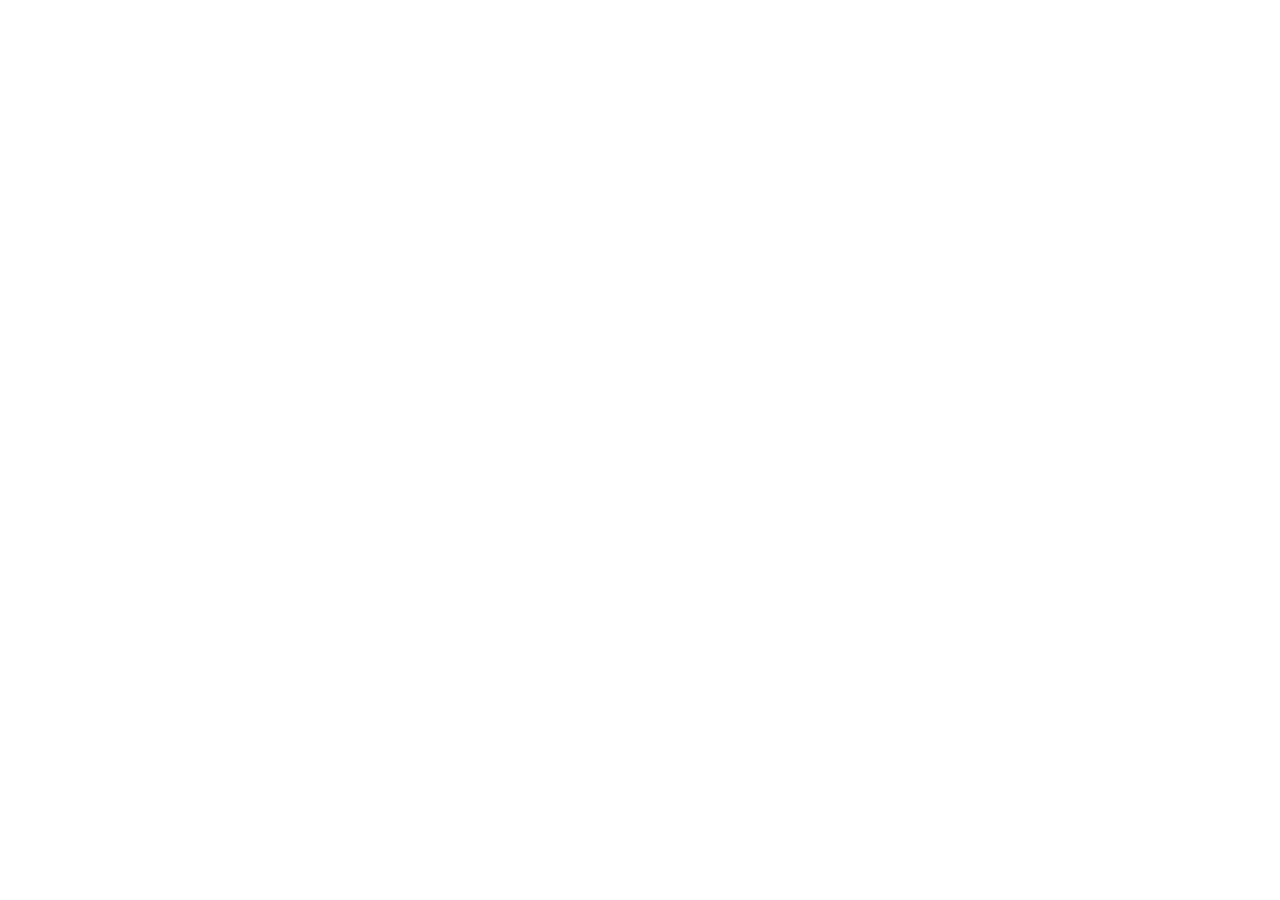
==== commit 7185ab3d: "chore: reset site to blank canvas" ====
--- a/index.html
+++ b/index.html
@@ -1,3806 +1,25 @@
 <!DOCTYPE html>
 <html lang="ja">
+
 <head>
     <meta charset="UTF-8">
     <meta name="viewport" content="width=device-width, initial-scale=1.0">
-    <title>ラピ態度実験室</title>
-    <meta name="description" content="どっかの大学生のポートフォリオ。">
-
-    <!-- OGP -->
-    <meta property="og:type" content="website">
-    <meta property="og:url" content="https://rptied-lab.vercel.app/">
-    <meta property="og:title" content="ラピ態度実験室">
-    <meta property="og:description" content="どっかの大学生のポートフォリオ。">
-    <meta property="og:site_name" content="ラピ態度実験室">
-    <meta property="og:image" content="https://rptied-lab.vercel.app/image_0c53e7.png">
-
-    <!-- Twitter Card -->
-    <meta name="twitter:card" content="summary_large_image">
-    <meta name="twitter:title" content="ラピ態度実験室">
-    <meta name="twitter:description" content="ラピ態度さん、あなた正体不明すぎるんですよ。">
-    <meta name="twitter:image" content="https://rptied-lab.vercel.app/image_0c53e7.png">
-    <link rel="preconnect" href="https://fonts.googleapis.com">
-    <link rel="preconnect" href="https://fonts.gstatic.com" crossorigin>
-    <link href="https://fonts.googleapis.com/css2?family=Noto+Sans+JP:wght@400;700&display=swap" rel="stylesheet">
-    
+    <title></title>
     <style>
-        * {
+        html,
+        body {
+            width: 100%;
+            min-height: 100%;
             margin: 0;
-            padding: 0;
-            box-sizing: border-box;
+            background: #fff;
         }
 
         body {
-            font-family: 'Noto Sans JP', sans-serif;
-            background-color: #fff;
-            background-image: radial-gradient(rgba(0, 0, 0, 0.08) 1px, transparent 1px);
-            background-size: 18px 18px;
-            background-attachment: fixed;
-            color: #333;
-            line-height: 1.8;
-            -webkit-font-smoothing: antialiased;
             min-height: 100vh;
-            display: flex;
-            flex-direction: column;
-        }
-
-        /* ===== ページ切り替え用コンテナ ===== */
-        .page-container {
-            flex: 1;
-            margin-top: 70px; /* ヘッダーの高さ＋余白 */
-        }
-
-        .page {
-            display: none;
-            animation: fadeIn 0.4s ease-out forwards;
-        }
-
-        .page.active {
-            display: block;
-        }
-
-        @keyframes fadeIn {
-            from {
-                opacity: 0;
-                transform: translateY(8px);
-            }
-            to {
-                opacity: 1;
-                transform: translateY(0);
-            }
-        }
-
-        /* ===== 統合された新しいHeader ===== */
-        .header {
-            position: fixed;
-            top: 0;
-            left: 0;
-            width: 100vw;
-            height: 52px;
-            background: rgba(250, 250, 250, 0.9);
-            backdrop-filter: blur(8px);
-            border-bottom: 1.5px solid #ddd;
-            display: flex;
-            align-items: center;
-            justify-content: space-between;
-            padding: 0 24px;
-            z-index: 100;
-            box-sizing: border-box;
-        }
-
-        .header-left {
-            display: flex;
-            align-items: center;
-            cursor: pointer;
-            transition: opacity 0.2s;
-        }
-
-        .header-left:hover {
-            opacity: 0.7;
-        }
-
-        .header-logo-img {
-            width: 36px;
-            height: 36px;
-            border-radius: 50%;
-            object-fit: cover;
-            transition: all 0.25s cubic-bezier(0.16, 1, 0.3, 1);
-            border: 1px solid #eee;
-        }
-
-        .header-logo-img:hover {
-            opacity: 0.8;
-            transform: scale(1.05);
-        }
-
-        .header-text-container {
-            display: flex;
-            flex-direction: column;
-            justify-content: center;
-            margin-left: 10px;
-        }
-
-        .header-name {
-            font-size: 0.95rem;
-            font-weight: 800;
-            color: #0f1419;
-            line-height: 1.2;
-            font-family: -apple-system, BlinkMacSystemFont, "Segoe UI", Roboto, Helvetica, Arial, sans-serif;
-        }
-
-        .header-id {
-            font-size: 0.8rem;
-            color: #536471;
-            line-height: 1.2;
-            font-family: -apple-system, BlinkMacSystemFont, "Segoe UI", Roboto, Helvetica, Arial, sans-serif;
-        }
-
-        /* ===== SNS Icons ===== */
-        .sns-icons {
-            display: flex;
-            align-items: center;
-            gap: 16px;
-        }
-
-        .sns-icons a {
-            color: #555;
-            display: inline-flex;
-            transition: color 0.2s, transform 0.2s;
-        }
-
-        .sns-icons a:hover {
-            color: #000;
-            transform: translateY(-2px);
-        }
-
-        .sns-icons svg {
-            width: 22px;
-            height: 22px;
-            fill: currentColor;
-        }
-
-        /* ===== Main ===== */
-        .main {
-            max-width: 820px;
-            margin: 0 auto;
-            padding: 20px 32px 100px;
-            display: grid;
-            grid-template-columns: 1fr 1fr;
-            gap: 48px;
-        }
-
-        /* ===== Section Title ===== */
-        h2 {
-            font-size: 1.3rem;
-            font-weight: 700;
-            margin-bottom: 18px;
-            color: #111;
-            border-bottom: 2px solid #f0f0f0;
-            padding-bottom: 6px;
-            display: inline-block;
-        }
-
-        /* ===== Info Row ===== */
-        .info-row {
-            margin-bottom: 8px;
-            font-size: 0.92rem;
-            color: #333;
-        }
-
-        .info-label {
-            color: #888;
-            margin-right: 2px;
-        }
-
-        /* ===== ひとことセクション ===== */
-        .hitokoto-section {
-            grid-column: 1 / -1; /* 2カラムをまたぐ */
-            background: #fff;
-            border: 1px solid #e2e8f0;
-            border-radius: 12px;
-            padding: 24px;
-            margin-bottom: 12px;
-            box-shadow: 0 4px 20px rgba(0, 0, 0, 0.02);
-            text-align: left;
-            animation: fadeIn 0.4s ease-out forwards;
-        }
-
-        .hitokoto-title {
-            font-size: 1.5rem;
-            color: #4a5568;
-            font-weight: 400;
-            padding-bottom: 8px;
-            border-bottom: 1px solid #e2e8f0;
-            margin-bottom: 16px;
-            font-family: 'Noto Sans JP', sans-serif;
-        }
-
-        .hitokoto-content {
-            font-size: 1.25rem;
-            color: #1a202c;
-            margin-bottom: 16px;
-            font-weight: 500;
-            min-height: 40px;
-            display: flex;
-            align-items: center;
-        }
-
-        .hitokoto-action-container {
-            text-align: right;
-        }
-
-        .hitokoto-link {
-            color: #2b6cb0;
-            text-decoration: underline;
-            cursor: pointer;
-            font-size: 0.95rem;
-            font-weight: 500;
-            user-select: none;
-            transition: color 0.2s;
-        }
-
-        .hitokoto-link:hover {
-            color: #1a365d;
-        }
-
-        /* ===== Notes管理者ログイン & エディタ ===== */
-        .notes-toolbar {
-            display: flex;
-            justify-content: space-between;
-            align-items: center;
-            margin-top: 10px;
-        }
-
-        .admin-login-trigger {
-            background: none;
-            border: none;
-            color: #888;
-            cursor: pointer;
-            font-size: 0.85rem;
-            display: flex;
-            align-items: center;
-            gap: 4px;
-            padding: 4px 8px;
-            border-radius: 4px;
-            transition: all 0.2s;
-        }
-
-        .admin-login-trigger:hover {
-            color: #333;
-            background: rgba(0,0,0,0.05);
-        }
-
-        .admin-login-panel {
-            display: none;
-            background: #fff;
-            border: 1px solid #e2e8f0;
-            border-radius: 8px;
-            padding: 12px;
-            margin-top: 8px;
-            box-shadow: 0 4px 12px rgba(0,0,0,0.05);
-            animation: fadeIn 0.3s ease-out;
-            width: 100%;
-        }
-
-        .admin-login-panel.active {
-            display: flex;
-            gap: 8px;
-            align-items: center;
-        }
-
-        .admin-input {
-            border: 1px solid #cbd5e1;
-            padding: 6px 12px;
-            border-radius: 6px;
-            font-size: 0.85rem;
-            outline: none;
-            box-sizing: border-box;
-        }
-
-        .admin-input:focus {
-            border-color: #2b6cb0;
-        }
-
-        .admin-btn {
-            background: #2b6cb0;
-            color: #fff;
-            border: none;
-            padding: 6px 12px;
-            border-radius: 6px;
-            font-size: 0.85rem;
-            font-weight: 700;
-            cursor: pointer;
-            transition: background 0.2s;
-        }
-
-        .admin-btn:hover {
-            background: #1a365d;
-        }
-
-        .write-note-btn {
-            display: none;
-            background: #0f1419;
-            color: white;
-            border: none;
-            padding: 8px 16px;
-            border-radius: 999px;
-            font-size: 0.9rem;
-            font-weight: 700;
-            cursor: pointer;
-            align-items: center;
-            gap: 6px;
-            box-shadow: 0 4px 12px rgba(0, 0, 0, 0.05);
-            transition: all 0.2s;
-        }
-
-        .write-note-btn.visible {
-            display: inline-flex;
-        }
-
-        .write-note-btn:hover {
-            background: #272c30;
-            transform: translateY(-1px);
-        }
-
-        /* ===== ツールバー & 2カラムレイアウト（エディタモーダル） ===== */
-        .editor-toolbar {
-            display: flex;
-            flex-wrap: wrap;
-            gap: 4px;
-            background: #f8fafc;
-            padding: 8px;
-            border: 1px solid #cbd5e1;
-            border-bottom: none;
-            border-radius: 8px 8px 0 0;
-        }
-
-        .toolbar-btn {
-            background: #fff;
-            border: 1px solid #cbd5e1;
-            border-radius: 6px;
-            padding: 5px 8px;
-            font-size: 0.78rem;
-            font-weight: 600;
-            color: #475569;
-            cursor: pointer;
-            display: inline-flex;
-            align-items: center;
-            gap: 4px;
-            transition: all 0.2s;
-        }
-
-        .toolbar-btn:hover {
-            background: #f1f5f9;
-            color: #0f172a;
-            border-color: #94a3b8;
-        }
-
-        .editor-modal {
-            display: none;
-            position: fixed;
-            top: 0;
-            left: 0;
-            width: 100vw;
-            height: 100vh;
-            background: rgba(0,0,0,0.5);
-            backdrop-filter: blur(4px);
-            z-index: 2000;
-            justify-content: center;
-            align-items: center;
-            padding: 20px;
-            box-sizing: border-box;
-        }
-
-        .editor-modal.active {
-            display: flex;
-        }
-
-        .editor-container-single {
-            background: #fff;
-            width: 95vw;
-            max-width: 820px;
-            height: 90vh;
-            border-radius: 16px;
-            box-shadow: 0 25px 50px -12px rgba(0, 0, 0, 0.25);
-            display: flex;
-            flex-direction: column;
-            overflow: hidden;
-            animation: modalScale 0.3s cubic-bezier(0.34, 1.56, 0.64, 1) forwards;
-            box-sizing: border-box;
-        }
-
-        @keyframes modalScale {
-            from { transform: scale(0.95) translateY(15px); opacity: 0; }
-            to { transform: scale(1) translateY(0); opacity: 1; }
-        }
-
-        .editor-modal-header {
-            padding: 16px 24px;
-            border-bottom: 1px solid #e2e8f0;
-            display: flex;
-            justify-content: space-between;
-            align-items: center;
-            background: #fff;
-        }
-
-        .editor-title {
-            font-size: 1.25rem;
-            font-weight: 700;
-            color: #1a202c;
-        }
-
-        .editor-body-split {
-            flex: 1;
-            display: flex;
-            overflow: hidden;
-        }
-
-        /* エディタ側とプレビュー側 */
-        .editor-pane-write, .editor-pane-preview {
-            flex: 1;
-            display: flex;
-            flex-direction: column;
-            padding: 24px;
-            overflow-y: auto;
-            box-sizing: border-box;
-        }
-
-        .editor-pane-write {
-            border-right: 1px solid #e2e8f0;
-            gap: 16px;
-        }
-
-        .editor-pane-preview {
-            background: #fafafa;
-        }
-
-        /* タブ切り替え（スマホ用） */
-        .editor-tabs {
-            display: none;
-            border-bottom: 1px solid #e2e8f0;
-            background: #fff;
-        }
-
-        .editor-tab-btn {
-            flex: 1;
-            padding: 12px;
-            border: none;
-            background: none;
-            font-weight: 700;
-            color: #64748b;
-            cursor: pointer;
-            text-align: center;
-        }
-
-        .editor-tab-btn.active {
-            color: #2b6cb0;
-            border-bottom: 2px solid #2b6cb0;
-        }
-
-        .editor-input-title {
-            font-size: 1.4rem;
-            font-weight: 700;
-            border: none;
-            border-bottom: 2px solid #e2e8f0;
-            padding: 8px 0;
-            outline: none;
-            width: 100%;
-            transition: border-color 0.2s;
-        }
-
-        .editor-input-title:focus {
-            border-color: #2b6cb0;
-        }
-
-        .editor-content-editable {
-            font-size: 1rem;
-            border: 1px solid #cbd5e1;
-            border-radius: 0 0 8px 8px;
-            padding: 18px;
-            outline: none;
-            min-height: 250px;
-            overflow-y: auto;
-            line-height: 1.8;
-            font-family: inherit;
-            box-sizing: border-box;
-            background: #fff;
-            text-align: left;
-        }
-
-        .editor-content-editable:focus {
-            border-color: #2b6cb0;
-            box-shadow: 0 0 0 3px rgba(43, 108, 176, 0.08);
-        }
-
-        .editor-content-editable[contenteditable="true"]:empty:before {
-            content: attr(placeholder);
-            color: #cbd5e1;
-            cursor: text;
-        }
-
-        /* リッチブロック内の編集可能エリア */
-        .editor-content-editable [contenteditable="true"] {
-            outline: none;
-            border-bottom: 1px dashed transparent;
-        }
-
-        .editor-content-editable [contenteditable="true"]:focus {
-            border-bottom-color: #2b6cb0;
-        }
-
-        .editor-content-editable [contenteditable="true"]:empty:before {
-            content: attr(placeholder);
-            color: #a0aec0;
-            font-style: italic;
-        }
-
-        /* エディタ内部のビジュアル完成デザイン（詳細表示と100%同じにする） */
-        .editor-content-editable h2 {
-            font-size: 1.4rem;
-            font-weight: 700;
-            color: #0f172a;
-            margin: 32px 0 16px !important;
-            line-height: 1.4;
-        }
-
-        .editor-content-editable h3 {
-            font-size: 1.15rem;
-            font-weight: 700;
-            color: #1e293b;
-            margin: 24px 0 12px !important;
-            line-height: 1.4;
-        }
-
-        .editor-content-editable blockquote {
-            background: #f8fafc;
-            border-left: 4px solid #94a3b8;
-            padding: 16px 20px;
-            margin: 20px 0;
-            color: #475569;
-            border-radius: 0 8px 8px 0;
-            position: relative;
-        }
-
-        .editor-content-editable blockquote div[placeholder]:empty:before,
-        .editor-content-editable blockquote cite[placeholder]:empty:before {
-            content: attr(placeholder);
-            color: #a0aec0;
-            font-style: italic;
-        }
-
-        .editor-content-editable ul {
-            margin: 16px 0;
-            padding-left: 24px;
-            list-style-type: disc !important;
-        }
-
-        .editor-content-editable ol {
-            margin: 16px 0;
-            padding-left: 24px;
-            list-style-type: decimal !important;
-        }
-
-        .editor-content-editable li {
-            margin-bottom: 6px;
-        }
-
-        .editor-content-editable p {
-            margin-bottom: 16px;
-        }
-
-        .editor-actions {
-            display: flex;
-            justify-content: flex-end;
-            gap: 12px;
-        }
-
-        .editor-btn {
-            padding: 8px 18px;
-            border-radius: 8px;
-            font-weight: 700;
-            cursor: pointer;
-            transition: all 0.2s;
-            font-size: 0.9rem;
-        }
-
-        .editor-btn-cancel {
-            background: #f1f5f9;
-            color: #475569;
-            border: 1px solid #cbd5e1;
-        }
-
-        .editor-btn-cancel:hover {
-            background: #e2e8f0;
-        }
-
-        .editor-btn-save {
-            background: #2b6cb0;
-            color: white;
-            border: none;
-        }
-
-        .editor-btn-save:hover {
-            background: #1a365d;
-        }
-
-        /* ===== Noteカードリスト (3列グリッド写真集レイアウト) ===== */
-        .notes-list {
-            display: grid;
-            grid-template-columns: repeat(3, 1fr);
-            gap: 4px; /* 写真の間の余白。びっしり並べるため小さめの4px */
-            margin-top: 24px;
-        }
-
-        .note-card {
-            position: relative;
-            background: #f1f5f9;
-            aspect-ratio: 1 / 1; /* 正方形にする */
-            overflow: hidden;
-            cursor: pointer;
-            border-radius: 6px; /* 角を少し丸めておしゃれに */
-            box-shadow: 0 1px 3px rgba(0, 0, 0, 0.05);
-            transition: transform 0.2s ease, box-shadow 0.2s ease;
-            box-sizing: border-box;
-        }
-
-        .note-card:hover {
-            transform: scale(1.02);
-            box-shadow: 0 4px 12px rgba(0, 0, 0, 0.1);
-            z-index: 2;
-        }
-
-        .note-grid-img {
-            width: 100%;
-            height: 100%;
-            object-fit: cover;
-            display: block;
-            transition: transform 0.3s ease;
-        }
-
-        .note-card:hover .note-grid-img {
-            transform: scale(1.08); /* ホバー時に画像を少し拡大するお洒落エフェクト */
-        }
-
-        /* 画像がない場合のテキストカード表示 */
-        .note-grid-text-card {
-            width: 100%;
-            height: 100%;
-            background: linear-gradient(135deg, #f8fafc 0%, #e2e8f0 100%);
-            display: flex;
-            align-items: center;
-            justify-content: center;
-            padding: 12px;
-            box-sizing: border-box;
-            text-align: center;
-        }
-
-        .note-grid-text-title {
-            font-size: 0.95rem;
-            font-weight: 700;
-            color: #334155;
-            line-height: 1.4;
-            display: -webkit-box;
-            -webkit-line-clamp: 4; /* 最大4行で省略 */
-            -webkit-box-orient: vertical;
-            overflow: hidden;
-            text-overflow: ellipsis;
-        }
-
-        /* ホバー時にフェードインする情報オーバーレイ */
-        .note-grid-overlay {
-            position: absolute;
-            top: 0;
-            left: 0;
-            width: 100%;
-            height: 100%;
-            background: rgba(15, 20, 25, 0.7); /* 暗めの半透明 */
-            display: flex;
-            flex-direction: column;
-            align-items: center;
-            justify-content: center;
-            padding: 16px;
-            box-sizing: border-box;
-            opacity: 0;
-            transition: opacity 0.2s ease;
-            text-align: center;
-            color: #fff;
-        }
-
-        .note-card:hover .note-grid-overlay {
-            opacity: 1; /* ホバーでフェードイン */
-        }
-
-        .note-grid-overlay-title {
-            font-size: 0.9rem;
-            font-weight: 700;
-            margin-bottom: 6px;
-            line-height: 1.3;
-            display: -webkit-box;
-            -webkit-line-clamp: 3;
-            -webkit-box-orient: vertical;
-            overflow: hidden;
-            text-overflow: ellipsis;
-        }
-
-        .note-grid-overlay-date {
-            font-size: 0.75rem;
-            color: #cbd5e1;
-        }
-
-        /* 管理者用編集・削除アクション */
-        .note-grid-actions {
-            position: absolute;
-            top: 6px;
-            right: 6px;
-            display: flex;
-            gap: 4px;
-            z-index: 10;
-            opacity: 0;
-            transition: opacity 0.2s ease;
-        }
-
-        .note-card:hover .note-grid-actions.visible {
-            opacity: 1;
-        }
-
-        .note-action-btn {
-            background: rgba(255, 255, 255, 0.9);
-            border: 1px solid #e2e8f0;
-            border-radius: 50%; /* 円形にする */
-            width: 26px;
-            height: 26px;
-            display: flex;
-            align-items: center;
-            justify-content: center;
-            cursor: pointer;
-            transition: all 0.2s;
-            color: #64748b;
-            box-shadow: 0 2px 4px rgba(0, 0, 0, 0.1);
-        }
-
-        .note-action-btn:hover {
-            background: #fff;
-            color: #0f172a;
-            transform: scale(1.1);
-        }
-
-        .note-action-btn.delete:hover {
-            background: #fee2e2;
-            color: #ef4444;
-            border-color: #fca5a5;
-        }
-
-        /* ===== Note詳細ビュー ===== */
-        .note-detail-view {
-            display: none;
-            animation: fadeIn 0.4s ease-out forwards;
-        }
-
-        .note-detail-view.active {
-            display: block;
-        }
-
-        .note-back-btn {
-            background: none;
-            border: none;
-            color: #64748b;
-            font-size: 0.9rem;
-            font-weight: 500;
-            cursor: pointer;
-            display: flex;
-            align-items: center;
-            gap: 6px;
-            margin-bottom: 24px;
-            transition: color 0.2s;
-            padding: 4px 0;
-        }
-
-        .note-back-btn:hover {
-            color: #0f172a;
-        }
-
-        .note-back-btn svg {
-            width: 16px;
-            height: 16px;
-            stroke-width: 2.5;
-            stroke: currentColor;
-            fill: none;
-        }
-
-        .note-detail-header {
-            margin-bottom: 24px;
-            border-bottom: 1px solid #e2e8f0;
-            padding-bottom: 16px;
-        }
-
-        .note-detail-title {
-            font-size: 1.8rem;
-            font-weight: 800;
-            color: #0f172a;
-            line-height: 1.35;
-            margin-bottom: 12px;
-        }
-
-        .note-detail-content {
-            font-size: 1.05rem;
-            color: #334155;
-            line-height: 1.8;
-        }
-
-        /* ===== Note 独自リッチコンテンツ レンダリング用スタイル ===== */
-        .preview-title {
-            font-size: 1.8rem;
-            font-weight: 800;
-            color: #0f172a;
-            margin-bottom: 16px;
-            line-height: 1.3;
-        }
-
-        .preview-thumbnail, .detail-thumbnail {
-            width: 100%;
-            max-height: 300px;
-            object-fit: cover;
-            border-radius: 12px;
-            margin-bottom: 24px;
-            display: none;
-            border: 1px solid #e2e8f0;
-        }
-
-        .preview-tags-container, .detail-tags-container {
-            display: flex;
-            flex-wrap: wrap;
-            gap: 8px;
-            margin-bottom: 24px;
-        }
-
-        .preview-tag-chip, .detail-tag-chip {
-            background: #f1f5f9;
-            color: #475569;
-            padding: 4px 10px;
-            border-radius: 999px;
-            font-size: 0.8rem;
-            font-weight: 500;
-            margin-right: 6px;
-            margin-bottom: 6px;
-        }
-
-        .note-detail-content h2, .preview-content h2 {
-            font-size: 1.4rem;
-            font-weight: 700;
-            color: #0f172a;
-            margin: 32px 0 16px;
-        }
-
-        .note-detail-content h3, .preview-content h3 {
-            font-size: 1.15rem;
-            font-weight: 700;
-            color: #1e293b;
-            margin: 24px 0 12px;
-        }
-
-        .note-detail-content blockquote, .preview-content blockquote {
-            background: #f8fafc;
-            border-left: 4px solid #94a3b8;
-            padding: 16px 20px;
-            margin: 20px 0;
-            font-style: italic;
-            color: #475569;
-            border-radius: 0 8px 8px 0;
-            position: relative;
-        }
-
-        .note-detail-content blockquote cite, .preview-content blockquote cite {
-            display: block;
-            text-align: right;
-            font-size: 0.82rem;
-            color: #64748b;
-            margin-top: 8px;
-            font-style: normal;
-        }
-
-        .note-detail-content ul, .preview-content ul {
-            margin: 16px 0;
-            padding-left: 24px;
-        }
-
-        .note-detail-content ol, .preview-content ol {
-            margin: 16px 0;
-            padding-left: 24px;
-        }
-
-        .note-detail-content li, .preview-content li {
-            margin-bottom: 6px;
-        }
-
-        .embedded-image-container {
-            margin: 24px 0;
-            text-align: center;
-        }
-
-        .embedded-image-container img {
-            max-width: 100%;
-            max-height: 450px;
-            border-radius: 8px;
-            box-shadow: 0 4px 12px rgba(0,0,0,0.05);
-        }
-
-        .embedded-image-caption {
-            font-size: 0.85rem;
-            color: #64748b;
-            margin-top: 6px;
-            text-align: center;
-        }
-
-        .embedded-youtube-container {
-            position: relative;
-            width: 100%;
-            padding-bottom: 56.25%; /* 16:9 */
-            height: 0;
-            margin: 24px 0;
-            border-radius: 8px;
-            overflow: hidden;
-            box-shadow: 0 4px 12px rgba(0,0,0,0.1);
-        }
-
-        .embedded-youtube-container iframe {
-            position: absolute;
-            top: 0;
-            left: 0;
-            width: 100%;
-            height: 100%;
-            border: 0;
-        }
-
-        /* ファイル埋め込みカード */
-        .embedded-file-card {
-            display: flex;
-            align-items: center;
-            gap: 16px;
-            background: #fff;
-            border: 1px solid #cbd5e1;
-            border-radius: 8px;
-            padding: 16px;
-            margin: 20px 0;
-            text-decoration: none;
-            color: #1e293b;
-            transition: all 0.2s;
-        }
-
-        .embedded-file-card:hover {
-            border-color: #94a3b8;
-            background: #f8fafc;
-            transform: translateY(-1px);
-        }
-
-        .file-card-icon {
-            background: #eff6ff;
-            color: #3b82f6;
-            width: 40px;
-            height: 40px;
-            border-radius: 8px;
-            display: flex;
-            align-items: center;
-            justify-content: center;
-            font-size: 1.2rem;
-        }
-
-        .file-card-info {
-            flex: 1;
-        }
-
-        .file-card-name {
-            font-weight: 600;
-            font-size: 0.95rem;
-            word-break: break-all;
-        }
-
-        .file-card-desc {
-            font-size: 0.78rem;
-            color: #64748b;
-            margin-top: 2px;
-        }
-
-        /* Note記事埋め込みカード（ブログカード） */
-        .embedded-blog-card {
-            display: flex;
-            background: #fff;
-            border: 1px solid #cbd5e1;
-            border-radius: 12px;
-            overflow: hidden;
-            margin: 24px 0;
-            text-decoration: none;
-            color: inherit;
-            transition: all 0.2s;
-            max-height: 120px;
-        }
-
-        .embedded-blog-card:hover {
-            border-color: #2b6cb0;
-            box-shadow: 0 10px 15px -3px rgba(0, 0, 0, 0.05);
-            transform: translateY(-1px);
-        }
-
-        .blog-card-thumb {
-            width: 140px;
-            height: 120px;
-            object-fit: cover;
-            border-right: 1px solid #e2e8f0;
-        }
-
-        .blog-card-content {
-            flex: 1;
-            padding: 14px;
-            display: flex;
-            flex-direction: column;
-            justify-content: space-between;
-            overflow: hidden;
-        }
-
-        .blog-card-title {
-            font-weight: 700;
-            font-size: 0.95rem;
-            color: #0f172a;
-            line-height: 1.35;
-            display: -webkit-box;
-            -webkit-line-clamp: 2;
-            -webkit-box-orient: vertical;
-            overflow: hidden;
-        }
-
-        .blog-card-meta {
-            font-size: 0.75rem;
-            color: #64748b;
-            display: flex;
-            align-items: center;
-            gap: 8px;
-        }
-
-        /* 自動目次 */
-        .toc-card {
-            background: #f8fafc;
-            border: 1px solid #e2e8f0;
-            border-radius: 12px;
-            padding: 20px;
-            margin: 24px 0 32px;
-        }
-
-        .toc-title {
-            font-weight: 700;
-            font-size: 1rem;
-            color: #0f172a;
-            margin-bottom: 12px;
-            display: flex;
-            align-items: center;
-            gap: 8px;
-        }
-
-        .toc-list {
-            list-style: none;
-            padding-left: 0;
-            margin-bottom: 0;
-        }
-
-        .toc-item-h2 {
-            margin-bottom: 6px;
-            font-size: 0.92rem;
-        }
-
-        .toc-item-h2 a {
-            color: #2b6cb0;
-            text-decoration: none;
-            font-weight: 500;
-        }
-
-        .toc-item-h2 a:hover {
-            text-decoration: underline;
-        }
-
-        .toc-item-h3 {
-            margin-left: 18px;
-            margin-bottom: 4px;
-            font-size: 0.88rem;
-        }
-
-        .toc-item-h3 a {
-            color: #475569;
-            text-decoration: none;
-        }
-
-        .toc-item-h3 a:hover {
-            text-decoration: underline;
-        }
-
-        /* コードブロック */
-        .code-block-wrapper {
-            position: relative;
-            margin: 24px 0;
-        }
-
-        .code-block-lang {
-            position: absolute;
-            top: 0;
-            right: 0;
-            background: #475569;
-            color: #f8fafc;
-            font-size: 0.7rem;
-            padding: 2px 8px;
-            border-radius: 0 8px 0 8px;
-            font-weight: 600;
-            text-transform: uppercase;
-            letter-spacing: 0.05em;
-        }
-
-        pre.code-block {
-            background: #0f172a;
-            color: #e2e8f0;
-            padding: 18px;
-            border-radius: 8px;
-            overflow-x: auto;
-            font-family: SFMono-Regular, Consolas, 'Liberation Mono', Menlo, monospace;
-            font-size: 0.88rem;
-            line-height: 1.5;
-            margin: 0;
-        }
-
-        /* サムネアップロード周り */
-        .thumb-upload-area {
-            border: 2px dashed #cbd5e1;
-            border-radius: 12px;
-            padding: 20px;
-            text-align: center;
-            cursor: pointer;
-            transition: all 0.2s;
-            position: relative;
-            overflow: hidden;
-            min-height: 110px;
-            display: flex;
-            flex-direction: column;
-            align-items: center;
-            justify-content: center;
-            gap: 6px;
-            box-sizing: border-box;
-        }
-
-        .thumb-upload-area:hover {
-            border-color: #2b6cb0;
-            background: #eff6ff;
-        }
-
-        .thumb-upload-preview {
-            position: absolute;
-            top: 0;
-            left: 0;
-            width: 100%;
-            height: 100%;
-            object-fit: cover;
-            display: none;
-            z-index: 1;
-        }
-
-        .thumb-upload-text {
-            color: #64748b;
-            font-size: 0.85rem;
-            z-index: 2;
-            pointer-events: none;
-        }
-
-        /* タグチップスUI */
-        .tags-input-container {
-            display: flex;
-            flex-wrap: wrap;
-            gap: 6px;
-            border: 1px solid #cbd5e1;
-            border-radius: 8px;
-            padding: 6px 12px;
-            background: #fff;
-            align-items: center;
-            box-sizing: border-box;
-            min-height: 38px;
-        }
-
-        .tag-chip {
-            background: #eff6ff;
-            color: #1d4ed8;
-            border: 1px solid #bfdbfe;
-            padding: 2px 8px;
-            border-radius: 6px;
-            font-size: 0.8rem;
-            font-weight: 500;
-            display: flex;
-            align-items: center;
-            gap: 4px;
-        }
-
-        .tag-chip-close {
-            cursor: pointer;
-            font-weight: bold;
-            color: #3b82f6;
-            font-size: 0.95rem;
-            line-height: 1;
-        }
-
-        .tag-chip-close:hover {
-            color: #1d4ed8;
-        }
-
-        .tags-input-field {
-            border: none;
-            outline: none;
-            font-size: 0.85rem;
-            padding: 4px 0;
-            flex: 1;
-            min-width: 80px;
-        }
-
-        /* 既存のノートリスト用のサムネイル表示 */
-        .note-card-with-thumb {
-            display: flex;
-            gap: 20px;
-        }
-
-        .note-card-thumb-side {
-            width: 130px;
-            height: 100px;
-            object-fit: cover;
-            border-radius: 8px;
-            border: 1px solid #e2e8f0;
-            flex-shrink: 0;
-        }
-
-        .note-card-info-side {
-            flex: 1;
-            min-width: 0;
-        }
-
-        /* ===== Section Spacing ===== */
-        .section {
-            margin-bottom: 36px;
-        }
-
-        .section:last-child {
-            margin-bottom: 0;
-        }
-
-        /* ===== Item List ===== */
-        .item-list {
-            list-style: none;
-        }
-
-        .item-list li {
-            padding: 6px 0;
-            font-size: 0.92rem;
-            display: flex;
-            align-items: center;
-            gap: 8px;
-        }
-
-        .item-list li::before {
-            content: "•";
-            color: #ccc;
-            font-weight: bold;
-        }
-
-        /* ===== Notes ページ ===== */
-        .notes-container {
-            max-width: 800px;
-            margin: 0 auto;
-            padding: 40px 24px 120px;
-        }
-
-        .notes-header {
-            margin-bottom: 32px;
-            border-bottom: 1px solid #eee;
-            padding-bottom: 20px;
-        }
-
-        .notes-title {
-            font-size: 1.8rem;
-            font-weight: 700;
-            color: #111;
-            margin-bottom: 8px;
-        }
-
-        .notes-subtitle {
-            font-size: 0.9rem;
-            color: #666;
-        }
-
-        .notes-placeholder-card {
-            text-align: center;
-            padding: 60px 24px;
-            color: #888;
-            border: 1px dashed #ddd;
-            border-radius: 20px;
-            background: rgba(0, 0, 0, 0.01);
-            animation: fadeIn 0.5s ease-out;
-        }
-
-        .placeholder-main-text {
-            font-size: 1.05rem;
-            font-weight: 700;
-            color: #444;
-            margin-bottom: 8px;
-        }
-
-        /* ===== フローティングナビゲーションメニュー ===== */
-        .floating-menu-container {
-            position: fixed;
-            bottom: 24px;
-            left: 50%;
-            transform: translateX(-50%);
-            z-index: 1000;
-            font-family: -apple-system, BlinkMacSystemFont, "Segoe UI", Roboto, sans-serif;
-            display: flex;
-            flex-direction: column;
-            align-items: center;
-            gap: 12px;
-            width: 100%;
-            max-width: 340px;
-            pointer-events: none;
-        }
-
-        .floating-menu-container * {
-            pointer-events: auto;
-        }
-
-        /* メニューカード本体 */
-        .menu-card {
-            background-color: #1a1a1a;
-            border-radius: 20px;
-            width: 180px;
-            padding: 8px;
-            box-shadow: 0 10px 32px rgba(0, 0, 0, 0.2);
-            opacity: 0;
-            transform: scale(0.9) translateY(15px);
-            pointer-events: none;
-            transition: all 0.28s cubic-bezier(0.16, 1, 0.3, 1);
-            transform-origin: bottom center;
-            border: 1px solid rgba(255, 255, 255, 0.08);
-            position: relative;
-            z-index: 2;
-        }
-
-        .menu-card.active {
-            opacity: 1;
-            transform: scale(1) translateY(0);
-            pointer-events: auto;
-        }
-
-        /* ===== メニュー項目 ===== */
-        .menu-item {
-            width: 100%;
-            background: transparent;
-            border: none;
-            color: #b3b3b3;
-            padding: 10px 14px;
-            display: flex;
-            align-items: center;
-            gap: 12px;
-            font-size: 0.88rem;
-            font-weight: 500;
-            border-radius: 12px;
-            cursor: pointer;
-            text-align: left;
-            text-decoration: none;
-            transition: all 0.2s;
-        }
-
-        .menu-item:hover {
-            background-color: rgba(255, 255, 255, 0.08);
-            color: #ffffff;
-        }
-
-        .menu-item.active-link {
-            color: #ffffff;
-            font-weight: 700;
-            background-color: rgba(255, 255, 255, 0.05);
-        }
-
-        .menu-item svg {
-            width: 18px;
-            height: 18px;
-            fill: none;
-            stroke: currentColor;
-            stroke-width: 2;
-            stroke-linecap: round;
-            stroke-linejoin: round;
-        }
-
-        /* メニュー開閉ボタン */
-        .menu-trigger {
-            background-color: #eaeaea;
-            color: #222;
-            border: none;
-            padding: 10px 20px;
-            border-radius: 999px;
-            font-size: 0.9rem;
-            font-weight: 700;
-            cursor: pointer;
-            display: flex;
-            align-items: center;
-            gap: 8px;
-            box-shadow: 0 4px 16px rgba(0, 0, 0, 0.08);
-            transition: all 0.25s cubic-bezier(0.16, 1, 0.3, 1);
-            user-select: none;
-            border: 1px solid rgba(0, 0, 0, 0.03);
-        }
-
-        .menu-trigger:hover {
-            transform: translateY(-2px);
-            box-shadow: 0 6px 20px rgba(0, 0, 0, 0.12);
-            background-color: #e0e0e0;
-        }
-
-        .menu-trigger.active {
-            background-color: #1a1a1a;
-            color: #fff;
-        }
-
-        .menu-trigger svg {
-            width: 16px;
-            height: 16px;
-            fill: none;
-            stroke: currentColor;
-            stroke-width: 2.5;
-            stroke-linecap: round;
-            stroke-linejoin: round;
-            transition: transform 0.3s ease;
-        }
-
-        .menu-trigger.active svg {
-            transform: rotate(180deg);
-        }
-
-        /* ===== Footer ===== */
-        footer {
-            text-align: center;
-            padding: 24px;
-            font-size: 0.75rem;
-            color: #bbb;
-            border-top: 1px solid #eee;
-            margin-top: auto;
-        }
-
-        /* ===== Responsive ===== */
-        @media (max-width: 640px) {
-            .main {
-                grid-template-columns: 1fr;
-                gap: 32px;
-                padding: 16px 20px 110px;
-            }
-
-            .notes-container {
-                padding: 24px 16px 130px;
-            }
-
-            .floating-menu-container {
-                bottom: 16px;
-            }
-            
-            .header {
-                padding: 0 12px;
-            }
-
-            .header-logo-img {
-                width: 32px;
-                height: 32px;
-            }
-
-            .header-text-container {
-                margin-left: 8px;
-            }
-
-            .header-name {
-                font-size: 0.9rem;
-            }
-            
-            .header-id {
-                font-size: 0.75rem;
-            }
-
-            .sns-icons {
-                gap: 12px;
-            }
-
-            .omikuji-section {
-                padding: 24px 16px;
-                min-height: 190px;
-            }
-
-            .omikuji-btn {
-                font-size: 1rem;
-                padding: 8px 24px;
-            }
-
-            .omikuji-box {
-                font-size: 1.5rem;
-                padding: 6px 28px;
-            }
-        }
-
-        /* スピナーアニメーション */
-        @keyframes spin {
-            to { transform: rotate(360deg); }
-        }
-
-        /* ===== Chrome Dino セクション ===== */
-        .dino-section {
-            grid-column: 1 / -1; /* 2カラムをまたぐ */
-            background: #fff;
-            border: 1px solid #e2e8f0;
-            border-radius: 12px;
-            padding: 24px;
-            margin-bottom: 12px;
-            box-shadow: 0 4px 20px rgba(0, 0, 0, 0.02);
-            text-align: left;
-            animation: fadeIn 0.4s ease-out forwards;
-            display: flex;
-            flex-direction: column;
-            gap: 16px;
-            user-select: none;
-            transition: background-color 0.5s ease, border-color 0.5s ease;
-        }
-
-        .dino-header {
-            display: flex;
-            justify-content: space-between;
-            align-items: center;
-            border-bottom: 1px solid #e2e8f0;
-            padding-bottom: 8px;
-            transition: border-color 0.5s ease;
-        }
-
-        .dino-title {
-            font-size: 1.5rem;
-            color: #4a5568;
-            font-weight: 500;
-            font-family: 'Noto Sans JP', sans-serif;
-            transition: color 0.5s ease;
-        }
-
-        .dino-scores {
-            font-family: 'Courier New', Courier, monospace;
-            font-size: 1.1rem;
-            font-weight: bold;
-            color: #555;
-            transition: color 0.5s ease;
-        }
-
-        .dino-score-label {
-            color: #888;
-            font-size: 0.9rem;
-            margin-right: 4px;
-        }
-
-        .dino-game-container {
-            position: relative;
-            width: 100%;
-            background: #f8fafc;
-            border: 1px solid #cbd5e1;
-            border-radius: 8px;
-            overflow: hidden;
-            display: flex;
-            justify-content: center;
-            align-items: center;
-            transition: background-color 0.5s ease, border-color 0.5s ease;
-            touch-action: none; /* モバイルでのスクロールやダブルタップズームを無効化 */
-        }
-
-        .dino-canvas {
-            display: block;
-            width: 100%;
-            max-width: 100%;
-            height: auto;
-            background: transparent;
-            cursor: pointer;
-        }
-
-        .dino-overlay {
-            position: absolute;
-            top: 0;
-            left: 0;
-            width: 100%;
-            height: 100%;
-            background: rgba(255, 255, 255, 0.85);
-            display: flex;
-            flex-direction: column;
-            justify-content: center;
-            align-items: center;
-            gap: 12px;
-            z-index: 10;
-            backdrop-filter: blur(2px);
-            transition: background-color 0.5s ease;
-        }
-
-        .dino-overlay-text {
-            font-size: 1.1rem;
-            font-weight: bold;
-            color: #475569;
-            letter-spacing: 2px;
-            text-align: center;
-            font-family: 'Noto Sans JP', sans-serif;
-            transition: color 0.5s ease;
-        }
-
-        .dino-restart-btn {
-            background: #0f1419;
-            color: white;
-            border: none;
-            padding: 8px 20px;
-            border-radius: 999px;
-            font-size: 0.9rem;
-            font-weight: 700;
-            cursor: pointer;
-            box-shadow: 0 4px 12px rgba(0, 0, 0, 0.05);
-            transition: all 0.2s;
-            font-family: 'Noto Sans JP', sans-serif;
-        }
-
-        .dino-restart-btn:hover {
-            background: #272c30;
-            transform: scale(1.05);
-        }
-
-        /* 夜モード（ダークスタイル）の追加定義 */
-        .dino-section.night-mode {
-            background-color: #1a202c;
-            border-color: #2d3748;
-            box-shadow: 0 4px 20px rgba(0, 0, 0, 0.2);
-        }
-
-        .dino-section.night-mode .dino-header {
-            border-bottom-color: #2d3748;
-        }
-
-        .dino-section.night-mode .dino-title {
-            color: #e2e8f0;
-        }
-
-        .dino-section.night-mode .dino-scores {
-            color: #cbd5e1;
-        }
-
-        .dino-section.night-mode .dino-game-container {
-            background-color: #111827;
-            border-color: #374151;
-        }
-
-        .dino-section.night-mode .dino-overlay {
-            background-color: rgba(17, 24, 39, 0.85);
-        }
-
-        .dino-section.night-mode .dino-overlay-text {
-            color: #e2e8f0;
-        }
-
-        .dino-section.night-mode .dino-restart-btn {
-            background: #f8fafc;
-            color: #1a202c;
-        }
-        
-        .dino-section.night-mode .dino-restart-btn:hover {
-            background: #e2e8f0;
         }
     </style>
 </head>
 
-<body>
+<body></body>
 
-    <!-- 新しい Header (猫アイコン＋名前、右側にSNS) -->
-    <div class="header">
-        <div class="header-left" id="header-left">
-            <img src="image_0c53e7.png" alt="ラピ態度" class="header-logo-img">
-            <div class="header-text-container">
-                <div class="header-name">ラピ態度</div>
-                <div class="header-id">@Rptied</div>
-            </div>
-        </div>
-
-        <div class="sns-icons">
-            <!-- GitHub -->
-            <a href="https://github.com/Rapitide" target="_blank" rel="noopener noreferrer" aria-label="GitHub">
-                <svg viewBox="0 0 24 24">
-                    <path d="M12 0C5.374 0 0 5.373 0 12c0 5.302 3.438 9.8 8.207 11.387.599.111.793-.261.793-.577v-2.234c-3.338.726-4.033-1.416-4.033-1.416-.546-1.387-1.333-1.756-1.333-1.756-1.089-.745.083-.729.083-.729 1.205.084 1.839 1.237 1.839 1.237 1.07 1.834 2.807 1.304 3.492.997.107-.775.418-1.305.762-1.604-2.665-.305-5.467-1.334-5.467-5.931 0-1.311.469-2.381 1.236-3.221-.124-.303-.535-1.524.117-3.176 0 0 1.008-.322 3.301 1.23A11.509 11.509 0 0112 5.803c1.02.005 2.047.138 3.006.404 2.291-1.552 3.297-1.23 3.297-1.23.653 1.653.242 2.874.118 3.176.77.84 1.235 1.911 1.235 3.221 0 4.609-2.807 5.624-5.479 5.921.43.372.823 1.102.823 2.222v3.293c0 .319.192.694.801.576C20.566 21.797 24 17.3 24 12c0-6.627-5.373-12-12-12z" />
-                </svg>
-            </a>
-            <!-- X -->
-            <a href="https://x.com/Rptied" target="_blank" rel="noopener noreferrer" aria-label="X">
-                <svg viewBox="0 0 24 24">
-                    <path d="M18.244 2.25h3.308l-7.227 8.26 8.502 11.24H16.17l-5.214-6.817L4.99 21.75H1.68l7.73-8.835L1.254 2.25H8.08l4.713 6.231zm-1.161 17.52h1.833L7.084 4.126H5.117z" />
-                </svg>
-            </a>
-        </div>
-    </div>
-
-    <!-- Page Wrapper -->
-    <div class="page-container">
-
-        <!-- ================= WHAT'S THIS PAGE ================= -->
-        <div id="page-whats-this" class="page">
-            <div class="notes-container">
-                <div class="notes-header">
-                    <h1 class="notes-title">What's this?</h1>
-                    <div class="notes-subtitle">
-                        <span>このサイトについて。</span>
-                    </div>
-                </div>
-                <div class="notes-placeholder-card">
-                    <p class="placeholder-main-text">ラピ態度個人ウェブサイトへようこそ( ৹･֊･৹)</p>
-                    <p style="color: #666; font-size: 0.9rem; margin-top: 8px;">色々作って載せていく予定です。</p>
-                </div>
-            </div>
-        </div>
-
-        <!-- ================= HOME PAGE ================= -->
-        <div id="page-home" class="page active">
-            <div class="main">
-
-                <!-- Chrome Dino セクション (2カラムぶち抜き) -->
-                <div class="dino-section">
-                    <div class="dino-header">
-                        <div class="dino-title">🦖</div>
-                        <div class="dino-scores">
-                            <span class="dino-score-label">SCORE:</span><span id="dino-current-score">00000</span>
-                            <span class="dino-score-label" style="margin-left: 15px;">HI:</span><span id="dino-high-score">00000</span>
-                        </div>
-                    </div>
-                    <div class="dino-game-container">
-                        <canvas id="dino-canvas" class="dino-canvas" width="756" height="180"></canvas>
-                        <div id="dino-start-overlay" class="dino-overlay">
-                            <div class="dino-overlay-text">SPACEキー または タップで開始</div>
-                        </div>
-                        <div id="dino-gameover-overlay" class="dino-overlay" style="display: none;">
-                            <div class="dino-overlay-text">GAME OVER</div>
-                            <button id="dino-restart-btn" class="dino-restart-btn">もう一度プレイ</button>
-                        </div>
-                    </div>
-                </div>
-                
-                <!-- ひとことセクション (2カラムぶち抜き) -->
-                <div class="hitokoto-section">
-                    <div class="hitokoto-title">ひとこと</div>
-                    <div class="hitokoto-content" id="hitokoto-text">本当はメリンちゃんのこと好きなんでしょ🤓</div>
-                    <div class="hitokoto-action-container">
-                        <span class="hitokoto-link" id="hitokoto-btn">好きな場合</span>
-                    </div>
-                </div>
-
-
-
-                <!-- 左カラム -->
-                <div>
-                    <div class="section">
-                        <h2>中身</h2>
-                        <div class="info-row"><span class="info-label">名前：</span>ラピ態度</div>
-                        <div class="info-row"><span class="info-label">性別：</span>♂</div>
-                        <div class="info-row"><span class="info-label">年齢：</span>18歳</div>
-                        <div class="info-row"><span class="info-label">職業：</span>大学生</div>
-                        <div class="info-row"><span class="info-label">血液型：</span>A型</div>
-                        <div class="info-row"><span class="info-label">バイト：</span>塾講、たまにタイミー</div>
-                        <div class="info-row"><span class="info-label">出身：</span>生まれも育ちも埼玉</div>
-                        <div class="info-row"><span class="info-label">MBTI：</span>INTP</div>
-                        <div class="info-row"><span class="info-label">特技：</span>考え事</div>
-                        <div class="info-row"><span class="info-label">自分を一言でいうと：</span>薄く広い性格、かなりの飽き性。</div>
-                    </div>
-
-                    <div class="section">
-                        <h2>興味</h2>
-                        <ul class="item-list">
-                            <li>言葉</li>
-                            <li>心理学</li>
-                            <li>アプリ開発</li>
-                            <li>ゲーム開発</li>
-                            <li>音楽制作</li>
-                            <li>3DCG</li>
-                            <li>映像制作</li>
-                            <li>暗号資産</li>
-                        </ul>
-                    </div>
-
-                    <div class="section">
-                        <h2>好きなもの</h2>
-                        <ul class="item-list">
-                            <li>ラーメン</li>
-                            <li>たこ焼き</li>
-                            <li>図書館</li>
-                            <li>散歩</li>
-                            <li>くねくね</li>
-                        </ul>
-                    </div>
-
-                    <div class="section">
-                        <h2>嫌いなもの</h2>
-                        <div class="info-row">人混み</div>
-                    </div>
-                </div>
-
-                <!-- 右カラム -->
-                <div>
-                    <div class="section">
-                        <h2>最近やってること</h2>
-                        <ul class="item-list">
-                            <li>AIコーディング</li>
-                            <li>バイト</li>
-                        </ul>
-                    </div>
-
-                    <div class="section">
-                        <h2>やりたいこと</h2>
-                        <ul class="item-list">
-                            <li>言葉探し</li>
-                            <li>多方面のバイト</li>
-                            <li>多方面 of 映画視聴</li>
-                            <li>資格・免許取得</li>
-                            <li>一人旅行</li>
-                            <li>音楽の勉強</li>
-                        </ul>
-                    </div>
-
-                    <div class="section">
-                        <h2>今の夢</h2>
-                        <ul class="item-list">
-                            <li>47都道府県すべての地を踏む</li>
-                            <li>色んな国に行ってみる</li>
-                        </ul>
-                    </div>
-
-                    <div class="section">
-                        <h2>最近、頭の中を占めること</h2>
-                        <div class="info-row">MeLinkをガチアプリにしたいのにMacBook持ってないのでコーディングできない🥴</div>
-                    </div>
-
-                    <div class="section">
-                        <h2>買ってよかったものリスト</h2>
-                        <div class="info-row" style="color: #999;">準備中</div>
-                    </div>
-
-                    <div class="section">
-                        <h2>制作物</h2>
-                        <div class="info-row" style="color: #999;">準備中</div>
-                    </div>
-                </div>
-            </div>
-        </div>
-
-        <!-- ================= NOTES PAGE ================= -->
-        <div id="page-notes" class="page">
-            <!-- 記事一覧ビュー -->
-            <div class="notes-container" id="notes-list-view">
-                <div class="notes-header">
-                    <div style="display: flex; justify-content: space-between; align-items: flex-start;">
-                        <div>
-                            <h1 class="notes-title">Notes</h1>
-                            <div class="notes-subtitle">
-                                <span>ラピ態度の日記</span>
-                            </div>
-                        </div>
-                        <!-- 管理者ログインボタン -->
-                        <button class="admin-login-trigger" id="admin-login-trigger" title="管理者ログイン">
-                            <svg viewBox="0 0 24 24" width="16" height="16" stroke="currentColor" stroke-width="2" fill="none" stroke-linecap="round" stroke-linejoin="round"><rect x="3" y="11" width="18" height="11" rx="2" ry="2"></rect><path d="M7 11V7a5 5 0 0 1 10 0v4"></path></svg>
-                            <span>Admin</span>
-                        </button>
-                    </div>
-
-                    <!-- 管理者ログインフォーム -->
-                    <div class="admin-login-panel" id="admin-login-panel">
-                        <input type="password" class="admin-input" id="admin-password-input" placeholder="パスワードを入力してください">
-                        <button class="admin-btn" id="admin-login-btn">ログイン</button>
-                    </div>
-
-                    <!-- 管理者用ツールバー (ログイン時のみ表示) -->
-                    <div class="notes-toolbar" style="margin-top: 16px; display: flex; gap: 12px; align-items: center;">
-                        <button class="write-note-btn" id="write-note-btn">
-                            <svg viewBox="0 0 24 24" width="16" height="16" stroke="currentColor" stroke-width="2.5" fill="none" stroke-linecap="round" stroke-linejoin="round"><path d="M12 5v14M5 12h14"></path></svg>
-                            新規執筆
-                        </button>
-                    </div>
-                </div>
-
-                <!-- 記事リスト -->
-                <div class="notes-list" id="notes-list">
-                    <!-- JSで動的に生成 -->
-                </div>
-            </div>
-
-            <!-- 記事詳細ビュー -->
-            <div class="notes-container note-detail-view" id="notes-detail-view">
-                <button class="note-back-btn" id="note-back-btn">
-                    <svg viewBox="0 0 24 24"><polyline points="15 18 9 12 15 6"></polyline></svg>
-                    記事一覧に戻る
-                </button>
-                <div class="note-detail-header" style="margin-bottom: 28px; border-bottom: 1px solid #e2e8f0; padding-bottom: 20px;">
-                    <h1 class="note-detail-title" id="detail-title" style="font-size: 2rem; font-weight: 800; color: #0f172a; line-height: 1.35; margin-bottom: 16px;">記事タイトル</h1>
-                    <div class="note-detail-meta" style="display: flex; align-items: center; flex-wrap: wrap; gap: 12px; font-size: 0.88rem; color: #64748b;">
-                        <img src="image_0c53e7.png" style="width: 28px; height: 28px; border-radius: 50%; object-fit: cover; border: 1px solid #e2e8f0;" alt="ラピ態度">
-                        <span style="font-weight: 700; color: #0f172a;">ラピ態度</span>
-                        <span style="color: #cbd5e1;">|</span>
-                        <span id="detail-date">2026.05.30</span>
-                        <span id="detail-meta-divider" style="color: #cbd5e1;">|</span>
-                        <div id="detail-tag" style="display: inline-flex; flex-wrap: wrap; gap: 8px;">
-                            <!-- タグチップス -->
-                        </div>
-                    </div>
-                </div>
-                <div class="note-detail-content" id="detail-content">
-                    記事の本文がここに入ります。
-                </div>
-            </div>
-        </div>
-
-        <!-- 埋め込みアシスト用非表示インプット -->
-        <input type="file" id="embed-image-file-input" accept="image/*" style="display:none;">
-        <input type="file" id="embed-file-input" style="display:none;">
-
-        <!-- 執筆エディタモーダル -->
-        <div class="editor-modal" id="editor-modal">
-            <div class="editor-container-single">
-                <!-- ヘッダー -->
-                <div class="editor-modal-header">
-                    <div class="editor-title" id="editor-modal-title">Noteを執筆する</div>
-                    <div class="editor-actions">
-                        <button class="editor-btn editor-btn-cancel" id="editor-cancel-btn">キャンセル</button>
-                        <button class="editor-btn editor-btn-save" id="editor-save-btn">公開する</button>
-                    </div>
-                </div>
-
-                <!-- ボディ -->
-                <div class="editor-body-split">
-                    <!-- 執筆エリア -->
-                    <div class="editor-pane-write" id="pane-write" style="border-right: none;">
-                        <!-- サムネイル登録 -->
-                        <div>
-                            <label style="font-size:0.82rem; font-weight:700; color:#475569; display:block; margin-bottom:6px;">カバー画像 (Xシェア時の写真・アイキャッチ画像)</label>
-                            <div class="thumb-upload-area" id="thumb-upload-area">
-                                <img src="" class="thumb-upload-preview" id="thumb-upload-preview" alt="サムネプレビュー">
-                                <span class="thumb-upload-text" id="thumb-upload-text">📸 カバー画像を選択してください</span>
-                                <input type="file" id="thumb-file-input" accept="image/*" style="display:none;">
-                            </div>
-                            <input type="text" class="admin-input" id="thumb-url-input" placeholder="または画像URLを直接入力" style="margin-top:8px; width:100%; font-size:0.8rem;">
-                        </div>
-
-                        <!-- タイトル -->
-                        <div>
-                            <label style="font-size:0.82rem; font-weight:700; color:#475569; display:block; margin-bottom:6px;">タイトル</label>
-                            <input type="text" class="editor-input-title" id="editor-title-input" placeholder="タイトルを入力">
-                        </div>
-
-                        <!-- キーワード（タグ）チップスUI -->
-                        <div>
-                            <label style="font-size:0.82rem; font-weight:700; color:#475569; display:block; margin-bottom:6px;">キーワード（タグ - Enterまたはカンマで何個でも追加可能）</label>
-                            <div class="tags-input-container" id="tags-input-container">
-                                <input type="text" class="tags-input-field" id="tags-input-field" placeholder="キーワードを追加...">
-                            </div>
-                        </div>
-
-                        <!-- 執筆ツールバーとテキストエリア -->
-                        <div style="display:flex; flex-direction:column; flex:1; min-height: 250px;">
-                            <label style="font-size:0.82rem; font-weight:700; color:#475569; display:block; margin-bottom:6px;">本文</label>
-                            <div class="editor-toolbar" id="editor-toolbar">
-                                <button class="toolbar-btn" data-insert="bold" title="太字 (B)" style="font-weight:bold;">B 太字</button>
-                                <button class="toolbar-btn" data-insert="p" title="標準テキスト (本文)">本文</button>
-                                <button class="toolbar-btn" data-insert="h2" title="大見出し (H2)">H2</button>
-                                <button class="toolbar-btn" data-insert="h3" title="小見出し (H3)">H3</button>
-                                <button class="toolbar-btn" data-insert="ul" title="箇条書き (UL)">• 箇条書き</button>
-                                <button class="toolbar-btn" data-insert="ol" title="番号付きリスト (OL)">1. 番号</button>
-                                <button class="toolbar-btn" data-insert="quote" title="引用 (出典付き)">” 引用</button>
-                                <button class="toolbar-btn" data-insert="image" title="画像を挿入 (キャプション付き)">📷 画像</button>
-                                <button class="toolbar-btn" data-insert="youtube" title="YouTube埋め込み">🎥 YouTube</button>
-                                <button class="toolbar-btn" data-insert="file" title="ファイルを埋め込む">🔗 ファイル</button>
-                                <button class="toolbar-btn" data-insert="note" title="他のNote記事を埋め込む">📰 過去記事</button>
-                                <button class="toolbar-btn" data-insert="code" title="コードブロック">💻 コード</button>
-                            </div>
-                            <div class="editor-content-editable" id="editor-content-input" contenteditable="true" placeholder="ここに思考を書き殴る..."></div>
-                        </div>
-                    </div>
-                </div>
-            </div>
-        </div>
-
-        <!-- ================= PRODUCTS PAGE ================= -->
-        <div id="page-products" class="page">
-            <div class="notes-container">
-                <div class="notes-header">
-                    <h1 class="notes-title">Products</h1>
-                    <div class="notes-subtitle">
-                        <span>今まで作ってきたものたち。</span>
-                    </div>
-                </div>
-                <div class="notes-placeholder-card">
-                    <p class="placeholder-main-text">現在準備中です🛠️</p>
-                </div>
-            </div>
-        </div>
-
-    </div>
-
-    <!-- ================= FLOATING NAVIGATION MENU ================= -->
-    <div class="floating-menu-container" id="floating-menu-container">
-        
-        <!-- メニューカード本体 -->
-        <div class="menu-card" id="menu-card">
-            <!-- What's this? -->
-            <button class="menu-item" id="btn-nav-whats-this">
-                <svg viewBox="0 0 24 24">
-                    <circle cx="12" cy="12" r="10"></circle>
-                    <path d="M9.09 9a3 3 0 0 1 5.83 1c0 2-3 3-3 3"></path>
-                    <line x1="12" y1="17" x2="12.01" y2="17"></line>
-                </svg>
-                What's this?
-            </button>
-            
-            <!-- Home -->
-            <button class="menu-item active-link" id="btn-nav-home">
-                <svg viewBox="0 0 24 24">
-                    <path d="M3 9l9-7 9 7v11a2 2 0 0 1-2 2H5a2 2 0 0 1-2-2z"></path>
-                    <polyline points="9 22 9 12 15 12 15 22"></polyline>
-                </svg>
-                Home
-            </button>
-            
-            <!-- Notes -->
-            <button class="menu-item" id="btn-nav-notes">
-                <svg viewBox="0 0 24 24">
-                    <path d="M14 2H6a2 2 0 0 0-2 2v16a2 2 0 0 0 2 2h12a2 2 0 0 0 2-2V8z"></path>
-                    <polyline points="14 2 14 8 20 8"></polyline>
-                    <line x1="16" y1="13" x2="8" y2="13"></line>
-                    <line x1="16" y1="17" x2="8" y2="17"></line>
-                    <polyline points="10 9 9 9 8 9"></polyline>
-                </svg>
-                Notes
-            </button>
-
-            <!-- Products -->
-            <button class="menu-item" id="btn-nav-products">
-                <svg viewBox="0 0 24 24">
-                    <rect x="3" y="3" width="7" height="7"></rect>
-                    <rect x="14" y="3" width="7" height="7"></rect>
-                    <rect x="14" y="14" width="7" height="7"></rect>
-                    <rect x="3" y="14" width="7" height="7"></rect>
-                </svg>
-                Products
-            </button>
-            
-            <!-- Follow me -->
-            <a href="https://x.com/Rptied" target="_blank" rel="noopener noreferrer" class="menu-item">
-                <svg viewBox="0 0 24 24" stroke-width="1.8">
-                    <path d="M4 4l11.733 16h4.267l-11.733 -16z" />
-                    <path d="M4 20l6.768 -6.768m2.46 -2.46l6.772 -6.772" />
-                </svg>
-                Follow me
-            </a>
-        </div>
-
-        <!-- メニュー開閉用トリガーボタン -->
-        <button class="menu-trigger" id="menu-trigger">
-            <span>menu</span>
-            <svg id="menu-trigger-icon" viewBox="0 0 24 24">
-                <path d="M21 11.5a8.38 8.38 0 0 1-.9 3.8 8.5 8.5 0 0 1-7.6 4.7 8.38 8.38 0 0 1-3.8-.9L3 21l1.9-5.7a8.38 8.38 0 0 1-.9-3.8 8.5 8.5 0 0 1 4.7-7.6 8.38 8.38 0 0 1 3.8-.9h.5a8.48 8.48 0 0 1 8 8v.5z"></path>
-            </svg>
-        </button>
-    </div>
-
-    <!-- Footer -->
-    <footer>
-        <p>All rights reserved &copy; ラピ態度実験室</p>
-    </footer>
-
-    <!-- ================= JAVASCRIPT LOGIC ================= -->
-    <script>
-        document.addEventListener('DOMContentLoaded', () => {
-            const menuTrigger = document.getElementById('menu-trigger');
-            const menuCard = document.getElementById('menu-card');
-            const headerLeft = document.getElementById('header-left');
-            
-            // ページIDのリスト
-            const pages = ['whats-this', 'home', 'notes', 'products'];
-
-            // --- 1. メニュー開閉制御 ---
-            menuTrigger.addEventListener('click', (e) => {
-                e.stopPropagation();
-                const isOpen = menuCard.classList.contains('active');
-                if (isOpen) {
-                    closeAll();
-                } else {
-                    menuCard.classList.add('active');
-                    menuTrigger.classList.add('active');
-                }
-            });
-
-            function closeAll() {
-                menuCard.classList.remove('active');
-                menuTrigger.classList.remove('active');
-            }
-
-            document.addEventListener('click', (e) => {
-                const container = document.getElementById('floating-menu-container');
-                if (!container.contains(e.target)) {
-                    closeAll();
-                }
-            });
-
-            // --- 2. ページ切り替え（ルーティング） ---
-            function switchPage(targetPageId, smooth = true) {
-                if (smooth) {
-                    window.scrollTo({ top: 0, behavior: 'smooth' });
-                } else {
-                    window.scrollTo({ top: 0 });
-                }
-                
-                pages.forEach(pageId => {
-                    const pageEl = document.getElementById(`page-${pageId}`);
-                    const btnEl = document.getElementById(`btn-nav-${pageId}`);
-                    
-                    if (pageEl && btnEl) {
-                        if (pageId === targetPageId) {
-                            pageEl.classList.add('active');
-                            btnEl.classList.add('active-link');
-                        } else {
-                            pageEl.classList.remove('active');
-                            btnEl.classList.remove('active-link');
-                        }
-                    }
-                });
-                
-                setTimeout(() => {
-                    closeAll();
-                }, 200);
-            }
-
-            // 各ナビゲーションボタンにクリックイベントを設定
-            pages.forEach(pageId => {
-                const btnEl = document.getElementById(`btn-nav-${pageId}`);
-                if (btnEl) {
-                    btnEl.addEventListener('click', () => switchPage(pageId));
-                }
-            });
-
-            // --- 3. ヘッダーのロゴ部分でHomeに戻る ---
-            if (headerLeft) {
-                headerLeft.addEventListener('click', () => {
-                    switchPage('home');
-                });
-            }
-
-            // --- 4. Notes機能ロジック (Note風エディタ & 共有オンラインデータベース) ---
-            const adminLoginTrigger = document.getElementById('admin-login-trigger');
-            const adminLoginPanel = document.getElementById('admin-login-panel');
-            const adminPasswordInput = document.getElementById('admin-password-input');
-            const adminLoginBtn = document.getElementById('admin-login-btn');
-            const writeNoteBtn = document.getElementById('write-note-btn');
-            
-            // エディタUI
-            const editorModal = document.getElementById('editor-modal');
-            const editorModalTitle = document.getElementById('editor-modal-title');
-            const editorTitleInput = document.getElementById('editor-title-input');
-            const editorContentInput = document.getElementById('editor-content-input');
-            const editorCancelBtn = document.getElementById('editor-cancel-btn');
-            const editorSaveBtn = document.getElementById('editor-save-btn');
-            const editorToolbar = document.getElementById('editor-toolbar');
-            
-            // サムネイルアップロード周り
-            const thumbUploadArea = document.getElementById('thumb-upload-area');
-            const thumbFileInput = document.getElementById('thumb-file-input');
-            const thumbUploadPreview = document.getElementById('thumb-upload-preview');
-            const thumbUploadText = document.getElementById('thumb-upload-text');
-            const thumbUrlInput = document.getElementById('thumb-url-input');
-
-            // タグチップスUI
-            const tagsInputContainer = document.getElementById('tags-input-container');
-            const tagsInputField = document.getElementById('tags-input-field');
-
-            // 埋め込みアシスト用非表示インプット
-            const embedImageFileInput = document.getElementById('embed-image-file-input');
-            const embedFileInput = document.getElementById('embed-file-input');
-
-            // 表示用UI
-            const notesListView = document.getElementById('notes-list-view');
-            const notesDetailView = document.getElementById('notes-detail-view');
-            const notesList = document.getElementById('notes-list');
-            const noteBackBtn = document.getElementById('note-back-btn');
-            
-            const detailTag = document.getElementById('detail-tag');
-            const detailDate = document.getElementById('detail-date');
-            const detailTitle = document.getElementById('detail-title');
-            const detailContent = document.getElementById('detail-content');
-
-            // 管理者パスワード (5884)
-            const ADMIN_PASSWORD = "5884"; 
-            let isAdmin = false;
-            let currentEditingNoteId = null;
-            let activeTags = [];
-            let currentThumbnail = "";
-
-            // localStorage 安全ラッパー (Safariのプライベートモードやクッキー制限エラーの完全回避用)
-            function safeSetItem(key, value) {
-                try {
-                    localStorage.setItem(key, value);
-                } catch (e) {
-                    console.warn('localStorage.setItem failed:', e);
-                }
-            }
-
-            function safeGetItem(key) {
-                try {
-                    return localStorage.getItem(key);
-                } catch (e) {
-                    console.warn('localStorage.getItem failed:', e);
-                    return null;
-                }
-            }
-
-            // 共有オンラインデータベースのURL (Vercelサーバーレス関数経由 - CORSフリー)
-            const DB_URL = "/api/notes";
-            let cachedNotes = []; // メモリ上に記事データをキャッシュしておく変数
-
-            // 共有オンラインデータベースから記事データを取得する（非同期）
-            async function fetchNotes() {
-                try {
-                    const res = await fetch(DB_URL, {
-                        cache: 'no-store',
-                        headers: { 'Accept': 'application/json' }
-                    });
-                    if (res.ok) {
-                        const data = await res.json();
-                        cachedNotes = Array.isArray(data) ? data : [];
-                        // 取得成功時にローカルバックアップも更新
-                        safeSetItem('rapitide_notes_backup', JSON.stringify(cachedNotes));
-                    } else {
-                        throw new Error(`Status: ${res.status}`);
-                    }
-                } catch (err) {
-                    console.error('記事データの取得に失敗しました（ローカルキャッシュを使用します）:', err);
-                    // オフライン時のフォールバックとして localStorage を使用
-                    try {
-                        const stored = safeGetItem('rapitide_notes_backup');
-                        cachedNotes = stored ? JSON.parse(stored) : [];
-                        if (!Array.isArray(cachedNotes)) cachedNotes = [];
-                    } catch (e) {
-                        cachedNotes = [];
-                    }
-                }
-                return cachedNotes || [];
-            }
-
-            // オンラインデータベースへ記事データを保存する（非同期）
-            async function saveNotesOnline(notes) {
-                safeSetItem('rapitide_notes_backup', JSON.stringify(notes)); // オフライン用バックアップ
-                try {
-                    const bodyStr = JSON.stringify(notes);
-                    console.log(`[saveNotesOnline] 送信データサイズ: ${(bodyStr.length / 1024).toFixed(1)} KB`);
-                    const res = await fetch(DB_URL, {
-                        method: 'PUT',
-                        headers: {
-                            'Content-Type': 'application/json'
-                        },
-                        body: bodyStr
-                    });
-                    if (!res.ok) {
-                        let detail = '';
-                        try { detail = await res.text(); } catch(e) {}
-                        throw new Error(`保存に失敗しました (Status: ${res.status}) ${detail}`);
-                    }
-                } catch (err) {
-                    console.error('データベースへの保存に失敗しました:', err);
-                    alert(`⚠️ データベースへの保存（同期）に失敗しました。\n詳細: ${err.message || err}`);
-                }
-            }
-
-            // HTMLから純粋なプレビューテキストを作成する
-            function getStripedPreview(html, length = 120) {
-                if (!html) return "";
-                const div = document.createElement("div");
-                div.innerHTML = html;
-                
-                // プレビューから除外したい要素を削除
-                div.querySelectorAll(".toc-card, .code-block-wrapper, .embedded-youtube-container, .embedded-image-container, .embedded-file-card, .embedded-blog-card, cite").forEach(el => el.remove());
-                
-                const text = div.textContent || div.innerText || "";
-                return text.substring(0, length).trim() + (text.length > length ? "..." : "");
-            }
-
-            // 見出し(h2/h3)を解析して「目次」カードを動的生成する
-            function generateTableOfContents(htmlContent) {
-                const tempDiv = document.createElement("div");
-                tempDiv.innerHTML = htmlContent;
-
-                const headings = tempDiv.querySelectorAll("h2, h3");
-                if (headings.length === 0) return { html: htmlContent, hasToc: false };
-
-                let tocHtml = `
-                    <div class="toc-card" contenteditable="false">
-                        <div class="toc-title">
-                            <svg viewBox="0 0 24 24" width="18" height="18" stroke="currentColor" stroke-width="2.5" fill="none" stroke-linecap="round" stroke-linejoin="round" style="margin-right:4px;"><line x1="8" y1="6" x2="21" y2="6"></line><line x1="8" y1="12" x2="21" y2="12"></line><line x1="8" y1="18" x2="21" y2="18"></line><line x1="3" y1="6" x2="3.01" y2="6"></line><line x1="3" y1="12" x2="3.01" y2="12"></line><line x1="3" y1="18" x2="3.01" y2="18"></line></svg>
-                            目次
-                        </div>
-                        <ul class="toc-list">
-                `;
-
-                headings.forEach((heading, idx) => {
-                    const level = heading.tagName.toLowerCase() === 'h2' ? 2 : 3;
-                    const anchorId = `heading-ref-${level}-${idx}`;
-                    heading.setAttribute("id", anchorId); // IDを付与
-
-                    const headingText = heading.textContent || heading.innerText || "";
-                    const itemClass = level === 2 ? 'toc-item-h2' : 'toc-item-h3';
-                    tocHtml += `<li class="${itemClass}"><a href="#${anchorId}">${headingText}</a></li>`;
-                });
-
-                tocHtml += `</ul></div>`;
-                
-                return {
-                    html: tocHtml + tempDiv.innerHTML,
-                    hasToc: true
-                };
-            }
-
-            // YouTubeビデオIDをコンテンツHTMLから抽出するユーティリティ関数
-            function extractYouTubeVideoId(htmlContent) {
-                if (!htmlContent) return null;
-                const tempDiv = document.createElement('div');
-                tempDiv.innerHTML = htmlContent;
-                const iframe = tempDiv.querySelector('iframe');
-                if (iframe && iframe.src) {
-                    const src = iframe.src;
-                    const match = src.match(/\/embed\/([^/?#]+)/);
-                    if (match && match[1]) {
-                        return match[1];
-                    }
-                }
-                return null;
-            }
-
-            // コンテンツHTMLから最初の画像URL（またはYouTubeサムネイル）を抽出するユーティリティ関数
-            function extractFirstImageUrlFromHtml(htmlContent) {
-                if (!htmlContent) return '';
-                const tempDiv = document.createElement('div');
-                tempDiv.innerHTML = htmlContent;
-                
-                // 1. imgタグのチェック
-                const img = tempDiv.querySelector('img');
-                if (img && img.src) {
-                    return img.src;
-                }
-                
-                // 2. YouTube埋め込み(iframe)のチェック
-                const ytId = extractYouTubeVideoId(htmlContent);
-                if (ytId) {
-                    return `https://img.youtube.com/vi/${ytId}/hqdefault.jpg`;
-                }
-                
-                return '';
-            }
-
-            // 記事一覧のレンダリング (非同期ロード対応)
-            async function renderNotesList() {
-                notesList.innerHTML = `
-                    <div style="text-align: center; padding: 60px; color: #64748b;">
-                        <div style="display: inline-block; width: 28px; height: 28px; border: 3px solid #cbd5e1; border-top-color: #2b6cb0; border-radius: 50%; animation: spin 1s linear infinite; margin-bottom: 12px;"></div>
-                        <div style="font-size: 0.9rem; font-weight: 500;">記事データを同期中...</div>
-                    </div>
-                `;
-
-                const notes = await fetchNotes();
-                const notesArr = Array.isArray(notes) ? notes : [];
-                notesList.innerHTML = '';
-
-                if (notesArr.length === 0) {
-                    notesList.innerHTML = `
-                        <div class="notes-placeholder-card">
-                            <p class="placeholder-main-text">記事がありません。</p>
-                            <p style="color: #666; font-size: 0.9rem; margin-top: 8px;">管理者ログインをして、最初のNoteを執筆してみましょう！</p>
-                        </div>
-                    `;
-                    return;
-                }
-
-                const displayNotes = [...notesArr].reverse();
-
-                displayNotes.forEach(note => {
-                    const card = document.createElement('div');
-                    card.className = 'note-card';
-
-                    // サムネイルの決定
-                    let thumbnailSrc = note.thumbnail;
-                    if (!thumbnailSrc) {
-                        const ytId = extractYouTubeVideoId(note.content);
-                        if (ytId) {
-                            thumbnailSrc = `https://img.youtube.com/vi/${ytId}/hqdefault.jpg`;
-                        }
-                    }
-
-                    if (thumbnailSrc) {
-                        card.innerHTML = `
-                            <img src="${thumbnailSrc}" class="note-grid-img" alt="カバー画像">
-                            <div class="note-grid-overlay">
-                                <div class="note-grid-overlay-title">${note.title}</div>
-                                <div class="note-grid-overlay-date">${note.date}</div>
-                            </div>
-                            <div class="note-grid-actions ${isAdmin ? 'visible' : ''}">
-                                <button class="note-action-btn edit" data-id="${note.id}" title="編集">
-                                    <svg viewBox="0 0 24 24" width="12" height="12" stroke="currentColor" stroke-width="2.5" fill="none" stroke-linecap="round" stroke-linejoin="round"><path d="M12 20h9"></path><path d="M16.5 3.5a2.121 2.121 0 0 1 3 3L7 19l-4 1 1-4L16.5 3.5z"></path></svg>
-                                </button>
-                                <button class="note-action-btn delete" data-id="${note.id}" title="削除">
-                                    <svg viewBox="0 0 24 24" width="12" height="12" stroke="currentColor" stroke-width="2.5" fill="none" stroke-linecap="round" stroke-linejoin="round"><polyline points="3 6 5 6 21 6"></polyline><path d="M19 6v14a2 2 0 0 1-2 2H7a2 2 0 0 1-2-2V6m3 0V4a2 2 0 0 1 2-2h4a2 2 0 0 1 2 2v2"></path><line x1="10" y1="11" x2="10" y2="17"></line><line x1="14" y1="11" x2="14" y2="17"></line></svg>
-                                </button>
-                            </div>
-                        `;
-                    } else {
-                        // 写真が無い場合のグラデーションテキスト表示
-                        card.innerHTML = `
-                            <div class="note-grid-text-card">
-                                <div class="note-grid-text-title">${note.title}</div>
-                            </div>
-                            <div class="note-grid-overlay">
-                                <div class="note-grid-overlay-title">${note.title}</div>
-                                <div class="note-grid-overlay-date">${note.date}</div>
-                            </div>
-                            <div class="note-grid-actions ${isAdmin ? 'visible' : ''}">
-                                <button class="note-action-btn edit" data-id="${note.id}" title="編集">
-                                    <svg viewBox="0 0 24 24" width="12" height="12" stroke="currentColor" stroke-width="2.5" fill="none" stroke-linecap="round" stroke-linejoin="round"><path d="M12 20h9"></path><path d="M16.5 3.5a2.121 2.121 0 0 1 3 3L7 19l-4 1 1-4L16.5 3.5z"></path></svg>
-                                </button>
-                                <button class="note-action-btn delete" data-id="${note.id}" title="削除">
-                                    <svg viewBox="0 0 24 24" width="12" height="12" stroke="currentColor" stroke-width="2.5" fill="none" stroke-linecap="round" stroke-linejoin="round"><polyline points="3 6 5 6 21 6"></polyline><path d="M19 6v14a2 2 0 0 1-2 2H7a2 2 0 0 1-2-2V6m3 0V4a2 2 0 0 1 2-2h4a2 2 0 0 1 2 2v2"></path><line x1="10" y1="11" x2="10" y2="17"></line><line x1="14" y1="11" x2="14" y2="17"></line></svg>
-                                </button>
-                            </div>
-                        `;
-                    }
-
-                    card.addEventListener('click', (e) => {
-                        if (e.target.closest('.note-action-btn')) return;
-                        window.location.hash = 'note-' + note.id;
-                    });
-
-                    notesList.appendChild(card);
-                });
-
-                notesList.querySelectorAll('.note-action-btn.edit').forEach(btn => {
-                    btn.addEventListener('click', (e) => {
-                        e.stopPropagation();
-                        openEditor(btn.dataset.id);
-                    });
-                });
-
-                notesList.querySelectorAll('.note-action-btn.delete').forEach(btn => {
-                    btn.addEventListener('click', (e) => {
-                        e.stopPropagation();
-                        deleteNote(btn.dataset.id);
-                    });
-                });
-            }
-
-            // 記事詳細の表示 (非同期対応)
-            async function showNoteDetail(id) {
-                // 通信を待つ前に、即座に一覧を隠し、詳細画面をアクティブにしてローディングを出す！
-                notesListView.style.display = 'none';
-                notesDetailView.classList.add('active');
-                detailTitle.textContent = "読み込み中...";
-                detailContent.innerHTML = `
-                    <div style="text-align: center; padding: 100px 0; color: #64748b;">
-                        <div style="display: inline-block; width: 36px; height: 36px; border: 3px solid #cbd5e1; border-top-color: #0f1419; border-radius: 50%; animation: spin 1s linear infinite; margin-bottom: 16px;"></div>
-                        <div style="font-size: 0.95rem; font-weight: 500; letter-spacing: 0.05em;">NOTEをロード中...</div>
-                    </div>
-                `;
-                detailTag.innerHTML = "";
-                detailDate.textContent = "";
-                const divider = document.getElementById('detail-meta-divider');
-                if (divider) divider.style.display = "none";
-                window.scrollTo({ top: 0 });
-
-                // 通信を行って対象の記事の完全なデータ（本文含む）をピンポイントで取得！
-                let note = null;
-                try {
-                    const res = await fetch(`/api/notes?id=${id}`, {
-                        cache: 'no-store',
-                        headers: { 'Accept': 'application/json' }
-                    });
-                    if (res.ok) {
-                        const data = await res.json();
-                        note = Array.isArray(data) && data.length > 0 ? data[0] : null;
-                    }
-                } catch (e) {
-                    console.error('詳細データの取得に失敗:', e);
-                }
-
-                if (!note) {
-                    detailTitle.textContent = "記事が見つかりません";
-                    detailContent.innerHTML = `<p style="text-align:center; color:#ef4444; padding: 40px;">指定された記事は削除されたか、存在しません。</p>`;
-                    setTimeout(() => {
-                        noteBackBtn.click();
-                    }, 2000);
-                    return;
-                }
-
-                // タグ表示のクリーンアップと表示制御
-                detailTag.innerHTML = "";
-                if (note.tags && note.tags.trim() !== "") {
-                    if (divider) divider.style.display = "inline";
-                    const tagList = note.tags.split(',').filter(t => t.trim() !== "");
-                    tagList.forEach(t => {
-                        const chip = document.createElement("span");
-                        chip.className = "detail-tag-chip";
-                        chip.textContent = t;
-                        detailTag.appendChild(chip);
-                    });
-                } else {
-                    if (divider) divider.style.display = "none";
-                }
-
-                detailDate.textContent = note.date;
-                detailTitle.textContent = note.title;
-
-                // 本文の読み込み＋目次の動的生成
-                const tocResult = generateTableOfContents(note.content);
-                
-                let coverImgHtml = "";
-                let coverSrc = note.thumbnail;
-                if (!coverSrc) {
-                    const ytId = extractYouTubeVideoId(note.content);
-                    if (ytId) {
-                        coverSrc = `https://img.youtube.com/vi/${ytId}/hqdefault.jpg`;
-                    }
-                }
-                if (coverSrc) {
-                    coverImgHtml = `<img src="${coverSrc}" class="detail-thumbnail" style="display:block; max-height: 400px; width:100%; object-fit:cover; border-radius:12px; margin-bottom:24px;" alt="カバー画像">`;
-                }
-
-                // 閲覧モード用に contenteditable 属性を取り除く
-                const cleanDiv = document.createElement('div');
-                cleanDiv.innerHTML = tocResult.html;
-                cleanDiv.querySelectorAll('[contenteditable]').forEach(el => {
-                    el.removeAttribute('contenteditable');
-                });
-                
-                cleanDiv.querySelectorAll('.embedded-blog-card').forEach(card => {
-                    card.removeAttribute('contenteditable');
-                });
-
-                // Xでシェアするボタンエリアを追加
-                const shareAreaHtml = `
-                    <div class="note-detail-share-area" style="margin-top: 48px; padding-top: 32px; border-top: 1px solid #e2e8f0; display: flex; flex-direction: column; align-items: center; gap: 16px;">
-                        <div style="font-size: 0.88rem; color: #64748b; font-weight: 700; letter-spacing: 0.05em;">SHARE THIS NOTE</div>
-                        <button class="notes-share-x-btn" style="background: #0f1419; color: #fff; border: none; padding: 10px 24px; border-radius: 999px; font-weight: 700; font-size: 0.9rem; cursor: pointer; display: flex; align-items: center; gap: 10px; transition: all 0.25s; box-shadow: 0 4px 14px rgba(0,0,0,0.12);">
-                            <svg viewBox="0 0 24 24" width="16" height="16" fill="currentColor"><path d="M18.244 2.25h3.308l-7.227 8.26 8.502 11.24H16.17l-5.214-6.817L4.99 21.75H1.68l7.73-8.835L1.254 2.25H8.08l4.713 6.231zm-1.161 17.52h1.833L7.084 4.126H5.117z" /></svg>
-                            X (旧Twitter) でシェアする
-                        </button>
-                    </div>
-                `;
-                
-                detailContent.innerHTML = coverImgHtml + `<div class="preview-content">${cleanDiv.innerHTML}</div>` + shareAreaHtml;
-
-                // Xシェアボタンのホバーエフェクトとクリックイベント設定
-                const shareXBtn = detailContent.querySelector('.notes-share-x-btn');
-                if (shareXBtn) {
-                    shareXBtn.addEventListener('mouseenter', () => {
-                        shareXBtn.style.transform = 'translateY(-2px)';
-                        shareXBtn.style.boxShadow = '0 6px 20px rgba(0,0,0,0.18)';
-                        shareXBtn.style.backgroundColor = '#272c30';
-                    });
-                    shareXBtn.addEventListener('mouseleave', () => {
-                        shareXBtn.style.transform = '';
-                        shareXBtn.style.boxShadow = '0 4px 14px rgba(0,0,0,0.12)';
-                        shareXBtn.style.backgroundColor = '#0f1419';
-                    });
-                    
-                    shareXBtn.addEventListener('click', () => {
-                        const shareTitle = note.title;
-                        const shareUrl = window.location.origin + '/note?note=' + note.id;
-                        
-                        let mediaUrl = note.thumbnail;
-                        if (!mediaUrl) {
-                            const ytId = extractYouTubeVideoId(note.content);
-                            if (ytId) {
-                                mediaUrl = `https://img.youtube.com/vi/${ytId}/hqdefault.jpg`;
-                            }
-                        }
-                        
-                        let tweetText = `📝 ${shareTitle} | ラピ態度実験室\n`;
-                        if (mediaUrl && !mediaUrl.startsWith('data:')) {
-                            tweetText += `📸 カバー画像: ${mediaUrl}`;
-                        }
-                        
-                        const xUrl = `https://x.com/intent/tweet?text=${encodeURIComponent(tweetText)}&url=${encodeURIComponent(shareUrl)}`;
-                        window.open(xUrl, '_blank', 'noopener,noreferrer');
-                    });
-                }
-
-                // 目次リンクへのスクロールイベント追加
-                detailContent.querySelectorAll('.toc-list a').forEach(link => {
-                    link.addEventListener('click', (e) => {
-                        e.preventDefault();
-                        const targetId = link.getAttribute('href').substring(1);
-                        const targetEl = document.getElementById(targetId);
-                        if (targetEl) {
-                            targetEl.scrollIntoView({ behavior: 'smooth', block: 'start' });
-                        }
-                    });
-                });
-            }
-
-            // 記事一覧に戻る
-            noteBackBtn.addEventListener('click', () => {
-                history.pushState("", document.title, window.location.origin + window.location.pathname);
-                checkHashRoute();
-            });
-
-            // 管理者ログインのトグル
-            adminLoginTrigger.addEventListener('click', () => {
-                if (isAdmin) {
-                    isAdmin = false;
-                    adminLoginTrigger.innerHTML = `
-                        <svg viewBox="0 0 24 24" width="16" height="16" stroke="currentColor" stroke-width="2" fill="none" stroke-linecap="round" stroke-linejoin="round"><rect x="3" y="11" width="18" height="11" rx="2" ry="2"></rect><path d="M7 11V7a5 5 0 0 1 10 0v4"></path></svg>
-                        <span>Admin</span>
-                    `;
-                    adminLoginTrigger.style.color = '#888';
-                    writeNoteBtn.classList.remove('visible');
-                    adminLoginPanel.classList.remove('active');
-                    renderNotesList();
-                } else {
-                    adminLoginPanel.classList.toggle('active');
-                    if (adminLoginPanel.classList.contains('active')) {
-                        adminPasswordInput.focus();
-                    }
-                }
-            });
-
-            // ログインボタンクリック
-            adminLoginBtn.addEventListener('click', performLogin);
-
-            // パスワード入力フィールドでのEnterキー
-            adminPasswordInput.addEventListener('keydown', (e) => {
-                if (e.key === 'Enter') {
-                    performLogin();
-                }
-            });
-
-            function performLogin() {
-                const inputPassword = adminPasswordInput.value;
-                if (inputPassword === ADMIN_PASSWORD) {
-                    isAdmin = true;
-                    adminPasswordInput.value = '';
-                    adminLoginPanel.classList.remove('active');
-                    adminLoginTrigger.innerHTML = `
-                        <svg viewBox="0 0 24 24" width="16" height="16" stroke="currentColor" stroke-width="2" fill="none" stroke-linecap="round" stroke-linejoin="round"><rect x="3" y="11" width="18" height="11" rx="2" ry="2"></rect><path d="M7 11V7a5 5 0 0 1 10 0v4"></path></svg>
-                        <span>ログアウト</span>
-                    `;
-                    adminLoginTrigger.style.color = '#e53e3e';
-                    writeNoteBtn.classList.add('visible');
-                    
-                    renderNotesList();
-                    alert('管理者としてログインしました。執筆と記事の管理が可能です。');
-                } else {
-                    alert('パスワードが正しくありません。');
-                }
-            }
-
-            // --- ツールバーボタンのアクティブ状態判定・反映 ---
-            function updateToolbarStatus() {
-                const boldBtn = editorToolbar.querySelector('[data-insert="bold"]');
-                if (boldBtn) {
-                    if (document.queryCommandState('bold')) {
-                        boldBtn.style.backgroundColor = '#cbd5e1';
-                        boldBtn.style.borderColor = '#94a3b8';
-                        boldBtn.style.color = '#0f172a';
-                    } else {
-                        boldBtn.style.backgroundColor = '';
-                        boldBtn.style.borderColor = '';
-                        boldBtn.style.color = '';
-                    }
-                }
-            }
-
-            editorContentInput.addEventListener('keyup', updateToolbarStatus);
-            editorContentInput.addEventListener('mouseup', updateToolbarStatus);
-            editorContentInput.addEventListener('click', updateToolbarStatus);
-
-            // --- タグチップス描画・制御 ---
-            function renderTagChips() {
-                const chips = tagsInputContainer.querySelectorAll('.tag-chip');
-                chips.forEach(c => c.remove());
-
-                activeTags.forEach((tag, idx) => {
-                    const chip = document.createElement("span");
-                    chip.className = "tag-chip";
-                    chip.innerHTML = `
-                        <span>${tag}</span>
-                        <span class="tag-chip-close" data-index="${idx}">&times;</span>
-                    `;
-                    
-                    chip.querySelector('.tag-chip-close').addEventListener('click', (e) => {
-                        const removeIdx = parseInt(e.target.dataset.index);
-                        activeTags.splice(removeIdx, 1);
-                        renderTagChips();
-                    });
-
-                    tagsInputContainer.insertBefore(chip, tagsInputField);
-                });
-            }
-
-            tagsInputField.addEventListener('keydown', (e) => {
-                if (e.key === 'Enter' || e.key === ',') {
-                    e.preventDefault();
-                    const tagVal = tagsInputField.value.trim().replace(/,/g, "");
-                    if (tagVal && !activeTags.includes(tagVal)) {
-                        activeTags.push(tagVal);
-                        tagsInputField.value = "";
-                        renderTagChips();
-                    }
-                }
-            });
-
-            // --- サムネイルアップロード・制御 ---
-            thumbUploadArea.addEventListener('click', () => {
-                thumbFileInput.click();
-            });
-
-            thumbFileInput.addEventListener('change', (e) => {
-                const file = e.target.files[0];
-                if (file) {
-                    const reader = new FileReader();
-                    reader.onload = (event) => {
-                        currentThumbnail = event.target.result;
-                        thumbUrlInput.value = "";
-                        showThumbnailPreview(currentThumbnail);
-                    };
-                    reader.readAsDataURL(file);
-                }
-            });
-
-            thumbUrlInput.addEventListener('input', () => {
-                currentThumbnail = thumbUrlInput.value.trim();
-                showThumbnailPreview(currentThumbnail);
-            });
-
-            function showThumbnailPreview(src) {
-                if (src) {
-                    thumbUploadPreview.src = src;
-                    thumbUploadPreview.style.display = "block";
-                    thumbUploadText.style.display = "none";
-                } else {
-                    thumbUploadPreview.style.display = "none";
-                    thumbUploadText.style.display = "block";
-                }
-            }
-
-            thumbUploadArea.addEventListener('dragover', (e) => {
-                e.preventDefault();
-                thumbUploadArea.style.borderColor = '#2b6cb0';
-            });
-
-            thumbUploadArea.addEventListener('dragleave', () => {
-                thumbUploadArea.style.borderColor = '#cbd5e1';
-            });
-
-            thumbUploadArea.addEventListener('drop', (e) => {
-                e.preventDefault();
-                thumbUploadArea.style.borderColor = '#cbd5e1';
-                const file = e.dataTransfer.files[0];
-                if (file && file.type.startsWith('image/')) {
-                    const reader = new FileReader();
-                    reader.onload = (event) => {
-                        currentThumbnail = event.target.result;
-                        thumbUrlInput.value = "";
-                        showThumbnailPreview(currentThumbnail);
-                    };
-                    reader.readAsDataURL(file);
-                }
-            });
-
-            // --- contenteditable カーソル位置HTML直接挿入処理 ---
-            function insertHTMLAtCursor(htmlStr) {
-                editorContentInput.focus();
-                const sel = window.getSelection();
-                if (sel.getRangeAt && sel.rangeCount) {
-                    const range = sel.getRangeAt(0);
-                    range.deleteContents();
-                    
-                    // 新しいHTML要素をドキュメントフラグメントにして挿入
-                    const tempDiv = document.createElement("div");
-                    tempDiv.innerHTML = htmlStr;
-                    
-                    const frag = document.createDocumentFragment();
-                    let node, lastNode;
-                    while ((node = tempDiv.firstChild)) {
-                        lastNode = frag.appendChild(node);
-                    }
-                    range.insertNode(frag);
-                    
-                    // 挿入した要素の直後にカーソルを移動
-                    if (lastNode) {
-                        const newRange = range.cloneRange();
-                        newRange.setStartAfter(lastNode);
-                        newRange.collapse(true);
-                        sel.removeAllRanges();
-                        sel.addRange(newRange);
-                    }
-                } else {
-                    editorContentInput.innerHTML += htmlStr;
-                }
-            }
-
-            // ツールバーボタンイベント
-            editorToolbar.addEventListener('click', (e) => {
-                e.preventDefault(); // フォーカスをテキストエリアから失わせない
-                const btn = e.target.closest('.toolbar-btn');
-                if (!btn) return;
-                
-                const action = btn.dataset.insert;
-                switch (action) {
-                    case 'bold':
-                        document.execCommand('bold', false, null);
-                        updateToolbarStatus();
-                        break;
-                    case 'p':
-                        document.execCommand('formatBlock', false, '<p>');
-                        break;
-                    case 'h2':
-                        {
-                            const selection = window.getSelection();
-                            if (selection.rangeCount > 0) {
-                                const range = selection.getRangeAt(0);
-                                let container = range.commonAncestorContainer;
-                                if (container.nodeType === 3) container = container.parentNode;
-                                const heading = container.closest('h2');
-                                if (heading) {
-                                    document.execCommand('formatBlock', false, '<p>');
-                                } else {
-                                    document.execCommand('formatBlock', false, '<h2>');
-                                }
-                            }
-                        }
-                        break;
-                    case 'h3':
-                        {
-                            const selection = window.getSelection();
-                            if (selection.rangeCount > 0) {
-                                const range = selection.getRangeAt(0);
-                                let container = range.commonAncestorContainer;
-                                if (container.nodeType === 3) container = container.parentNode;
-                                const heading = container.closest('h3');
-                                if (heading) {
-                                    document.execCommand('formatBlock', false, '<p>');
-                                } else {
-                                    document.execCommand('formatBlock', false, '<h3>');
-                                }
-                            }
-                        }
-                        break;
-                    case 'ul':
-                        document.execCommand('insertUnorderedList', false, null);
-                        break;
-                    case 'ol':
-                        document.execCommand('insertOrderedList', false, null);
-                        break;
-                    case 'quote':
-                        // 引用ブロックを直接その場に挿入（エディタ上で直接出典などを入力可能に）
-                        insertHTMLAtCursor(`
-                            <blockquote contenteditable="false" style="margin:20px 0;">
-                                <div contenteditable="true" placeholder="引用する文章を入力..." style="font-style:italic;"></div>
-                                <cite contenteditable="true" placeholder="出典名（本、発言者、Webサイトなど）" style="display:block; text-align:right; font-size:0.85rem; color:#64748b; margin-top:8px; font-style:normal;"></cite>
-                            </blockquote>
-                            <p><br></p>
-                        `);
-                        break;
-                    case 'image':
-                        embedImageFileInput.click();
-                        break;
-                    case 'youtube':
-                        const ytUrl = prompt("YouTube動画のURLを入力してください（例: https://www.youtube.com/watch?v=dQw4w9WgXcQ）:");
-                        if (ytUrl) {
-                            const embedUrl = getYouTubeEmbedUrl(ytUrl.trim());
-                            insertHTMLAtCursor(`
-                                <div class="embedded-youtube-container" contenteditable="false" style="margin:24px 0;">
-                                    <iframe src="${embedUrl}" allowfullscreen></iframe>
-                                </div>
-                                <p><br></p>
-                            `);
-                        }
-                        break;
-                    case 'file':
-                        embedFileInput.click();
-                        break;
-                    case 'note':
-                        fetchNotes().then(notes => {
-                            if (notes.length === 0) {
-                                alert('埋め込み可能な過去のNoteがありません。');
-                                return;
-                            }
-                            const listStr = notes.map(n => `ID: ${n.id} | ${n.title}`).join('\n');
-                            const inputId = prompt(`埋め込みたい記事のIDを半角で入力してください:\n\n${listStr}`);
-                            if (inputId) {
-                                const found = notes.find(n => n.id === inputId.trim());
-                                if (found) {
-                                    // 埋め込みカード用サムネイルの決定
-                                    let cardThumb = found.thumbnail;
-                                    if (!cardThumb) {
-                                        const ytId = extractYouTubeVideoId(found.content);
-                                        if (ytId) {
-                                            cardThumb = `https://img.youtube.com/vi/${ytId}/hqdefault.jpg`;
-                                        }
-                                    }
-                                    cardThumb = cardThumb || 'image_0c53e7.png'; // 最終フォールバック
-                                    
-                                    insertHTMLAtCursor(`
-                                        <a href="#" class="embedded-blog-card" contenteditable="false" onclick="showNoteDetail('${found.id}'); return false;">
-                                            <img class="blog-card-thumb" src="${cardThumb}">
-                                            <div class="blog-card-content">
-                                                <div class="blog-card-title">${found.title}</div>
-                                                <div class="blog-card-meta">
-                                                    <span class="note-card-tag">${(found.tags || '思考').split(',')[0]}</span>
-                                                    <span>${found.date}</span>
-                                                </div>
-                                            </div>
-                                        </a>
-                                        <p><br></p>
-                                    `);
-                                } else {
-                                    alert('指定されたIDの記事が見つかりませんでした。');
-                                }
-                            }
-                        });
-                        break;
-                    case 'code':
-                        // 直接コードブロックを挿入（コード部分と言語タグを直接タイピング可能に）
-                        insertHTMLAtCursor(`
-                            <div class="code-block-wrapper" contenteditable="false" style="margin:24px 0;">
-                                <div class="code-block-lang" contenteditable="true" placeholder="言語名">javascript</div>
-                                <pre class="code-block"><code contenteditable="true">// ここにコードを入力してください\n</code></pre>
-                            </div>
-                            <p><br></p>
-                        `);
-                        break;
-                }
-            });
-
-            // YouTubeの埋め込み用URLを解析して取得する関数
-            function getYouTubeEmbedUrl(url) {
-                let videoId = '';
-                const regExp = /^.*(youtu.be\/|v\/|u\/\w\/|embed\/|watch\?v=|\&v=)([^#\&\?]*).*/;
-                const match = url.match(regExp);
-                if (match && match[2].length === 11) {
-                    videoId = match[2];
-                } else {
-                    videoId = url; // 取得できなかった場合はフォールバック
-                }
-                return `https://www.youtube.com/embed/${videoId}`;
-            }
-
-            // ローカルから直接画像ファイルを埋め込むアシスト処理
-            embedImageFileInput.addEventListener('change', (e) => {
-                const file = e.target.files[0];
-                if (file) {
-                    const reader = new FileReader();
-                    reader.onload = (event) => {
-                        const base64 = event.target.result;
-                        insertHTMLAtCursor(`
-                            <div class="embedded-image-container" contenteditable="false" style="margin:24px 0; text-align:center;">
-                                <img src="${base64}" style="max-width:100%; max-height:450px; border-radius:8px; box-shadow:0 4px 12px rgba(0,0,0,0.05);">
-                                <div class="embedded-image-caption" contenteditable="true" placeholder="キャプションを入力..." style="font-size:0.85rem; color:#64748b; margin-top:6px; text-align:center;">${file.name}</div>
-                            </div>
-                            <p><br></p>
-                        `);
-                        embedImageFileInput.value = ""; // クリア
-                    };
-                    reader.readAsDataURL(file);
-                }
-            });
-
-            // ツールバーのファイル埋め込みアシスト処理
-            embedFileInput.addEventListener('change', (e) => {
-                const file = e.target.files[0];
-                if (file) {
-                    const reader = new FileReader();
-                    reader.onload = (event) => {
-                        const base64 = event.target.result;
-                        insertHTMLAtCursor(`
-                            <a href="${base64}" download="${file.name}" class="embedded-file-card" contenteditable="false" style="display:flex; align-items:center; gap:16px; background:#fff; border:1px solid #cbd5e1; border-radius:8px; padding:16px; margin:20px 0; text-decoration:none; color:#1e293b;">
-                                <div class="file-card-icon" style="background:#eff6ff; color:#3b82f6; width:40px; height:40px; border-radius:8px; display:flex; align-items:center; justify-content:center; font-size:1.2rem;">📁</div>
-                                <div class="file-card-info" style="flex:1;">
-                                    <div class="file-card-name" contenteditable="true" placeholder="ファイル名を入力..." style="font-weight:600; font-size:0.95rem; word-break:break-all;">${file.name}</div>
-                                    <div class="file-card-desc" style="font-size:0.78rem; color:#64748b; margin-top:2px;">クリックしてダウンロード (ファイル埋め込み)</div>
-                                </div>
-                            </a>
-                            <p><br></p>
-                        `);
-                        embedFileInput.value = ""; // クリア
-                    };
-                    reader.readAsDataURL(file);
-                }
-            });
-
-            // キーボードのスマート制御（見出しや引用からの自動本文復元）
-            editorContentInput.addEventListener('keydown', (e) => {
-                if (e.key === 'Enter') {
-                    const selection = window.getSelection();
-                    if (selection.rangeCount > 0) {
-                        const range = selection.getRangeAt(0);
-                        let container = range.commonAncestorContainer;
-                        if (container.nodeType === 3) container = container.parentNode;
-                        
-                        // カーソル位置の親要素に見出し(H2/H3)や引用が含まれているか確認
-                        const heading = container.closest('h2, h3, blockquote');
-                        
-                        // Shift+Enter の場合は標準の改行（br）を許容するが、通常のEnterの場合はスマート復元
-                        if (heading && !e.shiftKey) {
-                            e.preventDefault();
-                            
-                            // 新しい標準段落要素（p）を作成
-                            const p = document.createElement('p');
-                            p.innerHTML = '<br>';
-                            
-                            // 見出し要素の直後に挿入する
-                            heading.parentNode.insertBefore(p, heading.nextSibling);
-                            
-                            // カーソルを新しい段落に移動
-                            const newRange = document.createRange();
-                            newRange.setStart(p, 0);
-                            newRange.collapse(true);
-                            selection.removeAllRanges();
-                            selection.addRange(newRange);
-                            
-                            // ツールバーの状態表示を更新
-                            updateToolbarStatus();
-                        }
-                    }
-                }
-            });
-
-            // エディタを開く
-            async function openEditor(id = null) {
-                currentEditingNoteId = id;
-                activeTags = [];
-                currentThumbnail = "";
-
-                if (id) {
-                    // ピンポイントで本文を含む完全なデータをフェッチする！
-                    let note = null;
-                    try {
-                        const res = await fetch(`${DB_URL}?id=${id}`, {
-                            cache: 'no-store',
-                            headers: { 'Accept': 'application/json' }
-                        });
-                        if (res.ok) {
-                            const data = await res.json();
-                            note = Array.isArray(data) && data.length > 0 ? data[0] : null;
-                        }
-                    } catch (e) {
-                        console.error('編集データの取得に失敗:', e);
-                    }
-
-                    if (!note) {
-                        alert('記事データの取得に失敗しました。');
-                        return;
-                    }
-
-                    editorModalTitle.textContent = 'Noteを編集する';
-                    editorTitleInput.value = note.title;
-                    editorContentInput.innerHTML = note.content || '';
-                    
-                    // タグチップスのパース
-                    if (note.tags) {
-                        activeTags = note.tags.split(',').filter(t => t.trim() !== "");
-                    }
-
-                    // サムネのパース
-                    currentThumbnail = note.thumbnail || "";
-                } else {
-                    editorModalTitle.textContent = 'Noteを執筆する';
-                    editorTitleInput.value = '';
-                    editorContentInput.innerHTML = '';
-                    activeTags = ['思考'];
-                    currentThumbnail = '';
-                }
-
-                // サムネプレビューの更新
-                showThumbnailPreview(currentThumbnail);
-                thumbUrlInput.value = currentThumbnail;
-
-                // タグチップスの描画
-                renderTagChips();
-                tagsInputField.value = "";
-
-                // ツールバーボタン状態を初期表示に合わせる
-                updateToolbarStatus();
-
-                editorModal.classList.add('active');
-                document.body.style.overflow = 'hidden';
-            }
-
-            // エディタを閉じる
-            function closeEditor() {
-                editorModal.classList.remove('active');
-                document.body.style.overflow = '';
-                currentEditingNoteId = null;
-            }
-
-            writeNoteBtn.addEventListener('click', () => openEditor());
-            editorCancelBtn.addEventListener('click', closeEditor);
-
-            editorModal.addEventListener('click', (e) => {
-                if (e.target === editorModal) {
-                    closeEditor();
-                }
-            });
-
-            // 保存（公開）処理 (非同期DB同期対応)
-            editorSaveBtn.addEventListener('click', async () => {
-                const title = editorTitleInput.value.trim();
-                const content = editorContentInput.innerHTML.trim();
-
-                // content が空か、または空のHTML（例: <p><br></p> など）しかない場合は必須判定
-                const textContent = editorContentInput.textContent.trim();
-                if (!title || (!textContent && !editorContentInput.querySelector('img, iframe, a'))) {
-                    alert('タイトルと本文は必須入力です。');
-                    return;
-                }
-
-                // 保存ボタンをローディング中状態にする
-                const originalText = editorSaveBtn.textContent;
-                editorSaveBtn.textContent = '保存中...';
-                editorSaveBtn.disabled = true;
-
-                try {
-                    let notes = await fetchNotes();
-                    const now = new Date();
-                    const formattedDate = `${now.getFullYear()}.${String(now.getMonth() + 1).padStart(2, '0')}.${String(now.getDate()).padStart(2, '0')}`;
-
-                    const tagStr = activeTags.join(',');
-                    const savedEditingId = currentEditingNoteId; // IDを一時保存！
-
-                    // サムネイルが指定されていない場合、本文HTMLから最初の画像を自動抽出
-                    let finalThumbnail = currentThumbnail.trim();
-                    if (!finalThumbnail) {
-                        finalThumbnail = extractFirstImageUrlFromHtml(content);
-                    }
-
-                    if (currentEditingNoteId) {
-                        notes = notes.map(note => {
-                            if (note.id === currentEditingNoteId) {
-                                return {
-                                    ...note,
-                                    title: title,
-                                    thumbnail: finalThumbnail,
-                                    tags: tagStr,
-                                    content: content
-                                    // date は上書きせず既存の公開日を維持
-                                };
-                            }
-                            return note;
-                        });
-                    } else {
-                        const newNote = {
-                            id: String(Date.now()),
-                            title: title,
-                            thumbnail: finalThumbnail,
-                            tags: tagStr,
-                            content: content,
-                            date: formattedDate
-                        };
-                        notes.push(newNote);
-                    }
-
-                    // 共有オンラインデータベースへ同期保存
-                    await saveNotesOnline(notes);
-                    
-                    closeEditor();
-                    await renderNotesList();
-                    
-                    // 退避したIDを使って詳細画面を瞬時にリフレッシュ！
-                    if (notesDetailView.classList.contains('active') && savedEditingId) {
-                        await showNoteDetail(savedEditingId);
-                    }
-                } catch (err) {
-                    console.error(err);
-                } finally {
-                    editorSaveBtn.textContent = originalText;
-                    editorSaveBtn.disabled = false;
-                }
-            });
-
-            // 削除処理 (非同期DB同期対応)
-            async function deleteNote(id) {
-                if (confirm('この記事を削除してもよろしいですか？')) {
-                    let notes = await fetchNotes();
-                    notes = notes.filter(note => note.id !== id);
-                    
-                    await saveNotesOnline(notes);
-                    await renderNotesList();
-                    
-                    if (notesDetailView.classList.contains('active')) {
-                        noteBackBtn.click();
-                    }
-                }
-            }
-
-            // ハッシュおよびクエリルーティング処理
-            async function checkHashRoute() {
-                const hash = window.location.hash;
-                const urlParams = new URLSearchParams(window.location.search);
-                const queryNoteId = urlParams.get('note');
-
-                if (queryNoteId || hash.startsWith('#note-')) {
-                    // 詳細画面へのダイレクトアクセスのため、親セクション of 'page-notes' をアクティブにする
-                    switchPage('notes', false);
-                }
-
-                if (queryNoteId) {
-                    // クエリパラメータ ?note=xxx がある場合、ハッシュに置換してURLをすっきりさせる
-                    history.replaceState("", document.title, window.location.origin + window.location.pathname + '#note-' + queryNoteId);
-                    await showNoteDetail(queryNoteId);
-                } else if (hash.startsWith('#note-')) {
-                    const id = hash.replace('#note-', '');
-                    await showNoteDetail(id);
-                } else {
-                    notesDetailView.classList.remove('active');
-                    notesListView.style.display = 'block';
-                    window.scrollTo({ top: 0, behavior: 'smooth' });
-                }
-            }
-
-            // ハッシュ変更時とロード完了時にルーティングチェックを実行
-            window.addEventListener('hashchange', checkHashRoute);
-
-            // 初期表示
-            (async () => {
-                let hasNote = false;
-                try {
-                    const parsedUrl = new URL(window.location.href);
-                    hasNote = window.location.hash.startsWith('#note-') || 
-                              parsedUrl.searchParams.has('note') || 
-                              window.location.href.includes('note-') || 
-                              window.location.href.includes('note=');
-                } catch(e) {
-                    const urlParams = new URLSearchParams(window.location.search);
-                    hasNote = window.location.hash.startsWith('#note-') || urlParams.has('note') || window.location.href.includes('note=');
-                }
-
-                if (hasNote) {
-                    // 記事へのダイレクトアクセス時は詳細表示を最優先！
-                    // 一覧のロードは裏で並行実行し、画面のカクつきをなくします
-                    await checkHashRoute();
-                    renderNotesList();
-                    
-                    // セーフティネット：ブラウザのハッシュパース遅延対策として、100ms後に再確認を実行
-                    setTimeout(checkHashRoute, 100);
-                } else {
-                    await renderNotesList();
-                    await checkHashRoute();
-                }
-            })();
-
-            // --- 5. ひとこと機能ロジック ---
-            const hitokotoBtn = document.getElementById('hitokoto-btn');
-
-            if (hitokotoBtn) {
-                hitokotoBtn.addEventListener('click', () => {
-                    const shareText = "私はメリンちゃんに本気です。";
-                    const shareUrl = window.location.origin + window.location.pathname;
-                    const xIntentUrl = `https://x.com/intent/tweet?text=${encodeURIComponent(shareText)}&url=${encodeURIComponent(shareUrl)}`;
-                    
-                    window.open(xIntentUrl, '_blank', 'noopener,noreferrer');
-                });
-            }
-
-            // --- 6. Chrome Dino ゲームロジック ---
-            const dinoCanvas = document.getElementById('dino-canvas');
-            if (dinoCanvas) {
-                const dinoCtx = dinoCanvas.getContext('2d');
-                const startOverlay = document.getElementById('dino-start-overlay');
-                const gameoverOverlay = document.getElementById('dino-gameover-overlay');
-                const restartBtn = document.getElementById('dino-restart-btn');
-                const currentScoreEl = document.getElementById('dino-current-score');
-                const highScoreEl = document.getElementById('dino-high-score');
-                const dinoSec = document.querySelector('.dino-section');
-                const dinoGameContainer = document.querySelector('.dino-game-container');
-
-                // ゲームの論理解像度
-                const LOGICAL_WIDTH = 756;
-                const LOGICAL_HEIGHT = 180;
-                const GROUND_Y = 152;
-
-                // ゲーム状態
-                let gameState = 'START'; // 'START', 'PLAYING', 'GAMEOVER'
-                let score = 0;
-                let highScore = parseInt(localStorage.getItem('dino_high_score') || '0', 10);
-                let gameSpeed = 6;
-                const INITIAL_SPEED = 6;
-                const MAX_SPEED = 14;
-                let frameCount = 0;
-                let nextObstacleFrame = 0;
-                let currentThemeColor = '#535353';
-
-                // キー入力状態
-                const keys = {};
-
-                // ハイスコア初期表示
-                highScoreEl.textContent = String(highScore).padStart(5, '0');
-
-                // ピクセルアート定義
-                const DINO_RUN1 = [
-                    "            ████████",
-                    "            █████████",
-                    "            ███░░████",
-                    "            █████████",
-                    "            ██████",
-                    "            █████████",
-                    " █         ██████",
-                    " ██       █████████",
-                    " █████████████████",
-                    " ████████████████",
-                    "  ███████████████",
-                    "   █████████████",
-                    "    ███████████",
-                    "     █████████",
-                    "      ██████",
-                    "      ██  ██",
-                    "      ██  █",
-                    "      ██"
-                ];
-
-                const DINO_RUN2 = [
-                    "            ████████",
-                    "            █████████",
-                    "            ███░░████",
-                    "            █████████",
-                    "            ██████",
-                    "            █████████",
-                    " █         ██████",
-                    " ██       █████████",
-                    " █████████████████",
-                    " ████████████████",
-                    "  ███████████████",
-                    "   █████████████",
-                    "    ███████████",
-                    "     █████████",
-                    "      ██████",
-                    "      ██  ██",
-                    "       ██  █",
-                    "           █"
-                ];
-
-                const DINO_DUCK1 = [
-                    "                █████████",
-                    "                ██████████",
-                    "                ███░░█████",
-                    "                ██████████",
-                    " ██            ██████████",
-                    " ███████████████████████",
-                    "  █████████████████████",
-                    "   ███████████████████",
-                    "     ███████████████",
-                    "      ██████  ██████",
-                    "      █   █   █   █"
-                ];
-
-                const DINO_DUCK2 = [
-                    "                █████████",
-                    "                ██████████",
-                    "                ███░░█████",
-                    "                ██████████",
-                    " ██            ██████████",
-                    " ███████████████████████",
-                    "  █████████████████████",
-                    "   ███████████████████",
-                    "     ███████████████",
-                    "      ██████  ██████",
-                    "       █  █    █  █"
-                ];
-
-                const CACTUS_SMALL = [
-                    "   ██   ",
-                    "   ██   ",
-                    " ██████ ",
-                    "████████",
-                    "██ ██ ██",
-                    "██ ██ ██",
-                    "██ ██ ██",
-                    "██ ██ ██",
-                    " ██████ ",
-                    "   ██   ",
-                    "   ██   ",
-                    "   ██   ",
-                    "   ██   ",
-                    "   ██   "
-                ];
-
-                const CACTUS_LARGE = [
-                    "     ██     ",
-                    "     ██     ",
-                    "   ██████   ",
-                    " ██████████ ",
-                    "████████████",
-                    "██ ██ ██ ██",
-                    "██ ██ ██ ██",
-                    "██ ██ ██ ██",
-                    "██ ██ ██ ██",
-                    " ██████████ ",
-                    "     ██     ",
-                    "     ██     ",
-                    "     ██     ",
-                    "     ██     ",
-                    "     ██     ",
-                    "     ██     ",
-                    "     ██     "
-                ];
-
-                const BIRD1 = [
-                    "      █████      ",
-                    "    █████████    ",
-                    "   ███░░██████   ",
-                    "  █████████████  ",
-                    " ███████████████ ",
-                    "█████████████████",
-                    " ███████████████ ",
-                    "   ███████████   "
-                ];
-
-                const BIRD2 = [
-                    "      █████      ",
-                    "    █████████    ",
-                    "   ███░░██████   ",
-                    "  █████████████  ",
-                    " ███████████████ ",
-                    "  █████████████  ",
-                    "    █████████    ",
-                    "      █████      "
-                ];
-
-                const CLOUD = [
-                    "      ██████      ",
-                    "    ██████████    ",
-                    "  ██████████████  ",
-                    "██████████████████"
-                ];
-
-                // 描画ヘルパー
-                function drawSprite(sprite, x, y, pixelSize = 2) {
-                    dinoCtx.fillStyle = currentThemeColor;
-                    for (let r = 0; r < sprite.length; r++) {
-                        for (let c = 0; c < sprite[r].length; c++) {
-                            if (sprite[r][c] === '█') {
-                                dinoCtx.fillRect(x + c * pixelSize, y + r * pixelSize, pixelSize, pixelSize);
-                            }
-                        }
-                    }
-                }
-
-                // プレイヤーオブジェクト
-                const dino = {
-                    x: 50,
-                    y: GROUND_Y - 36,
-                    width: 36,
-                    height: 36,
-                    duckWidth: 46,
-                    duckHeight: 22,
-                    vy: 0,
-                    gravity: 0.6,
-                    jumpStrength: -10,
-                    onGround: true,
-                    isDucking: false,
-                    animFrame: 0,
-                    
-                    update() {
-                        // しゃがみ判定
-                        this.isDucking = keys['ArrowDown'] && this.onGround;
-
-                        // ジャンプ処理
-                        if ((keys['Space'] || keys['ArrowUp'] || keys['Tap']) && this.onGround) {
-                            this.vy = this.jumpStrength;
-                            this.onGround = false;
-                        }
-
-                        // 重力物理
-                        this.vy += this.gravity;
-                        this.y += this.vy;
-
-                        // 地面衝突
-                        const currentHeight = this.isDucking ? this.duckHeight : this.height;
-                        if (this.y + currentHeight >= GROUND_Y) {
-                            this.y = GROUND_Y - currentHeight;
-                            this.vy = 0;
-                            this.onGround = true;
-                        }
-
-                        // アニメーションフレーム更新
-                        if (frameCount % 6 === 0) {
-                            this.animFrame = this.animFrame === 0 ? 1 : 0;
-                        }
-                    },
-
-                    draw() {
-                        const currentHeight = this.isDucking ? this.duckHeight : this.height;
-                        if (this.isDucking) {
-                            const sprite = this.animFrame === 0 ? DINO_DUCK1 : DINO_DUCK2;
-                            drawSprite(sprite, this.x, this.y, 2);
-                        } else {
-                            const sprite = this.onGround ? (this.animFrame === 0 ? DINO_RUN1 : DINO_RUN2) : DINO_RUN1;
-                            drawSprite(sprite, this.x, this.y, 2);
-                        }
-                    },
-
-                    getBounds() {
-                        const w = this.isDucking ? this.duckWidth : this.width;
-                        const h = this.isDucking ? this.duckHeight : this.height;
-                        // 判定を少し甘くする（マージンをとる）
-                        return {
-                            x: this.x + 4,
-                            y: this.y + 4,
-                            width: w - 8,
-                            height: h - 6
-                        };
-                    }
-                };
-
-                // 障害物・装飾配列
-                let obstacles = [];
-                let clouds = [];
-                let groundOffset = 0;
-
-                // 障害物クラス
-                class Obstacle {
-                    constructor(type) {
-                        this.type = type; // 'CACTUS_S', 'CACTUS_L', 'BIRD'
-                        this.x = LOGICAL_WIDTH;
-                        this.animFrame = 0;
-
-                        if (type === 'CACTUS_S') {
-                            this.width = 16;
-                            this.height = 28;
-                            this.y = GROUND_Y - this.height;
-                            this.sprite = CACTUS_SMALL;
-                        } else if (type === 'CACTUS_L') {
-                            this.width = 24;
-                            this.height = 34;
-                            this.y = GROUND_Y - this.height;
-                            this.sprite = CACTUS_LARGE;
-                        } else if (type === 'BIRD') {
-                            this.width = 34;
-                            this.height = 16;
-                            // 鳥の高さは3種類 (高め、中くらい、低め)
-                            const heights = [GROUND_Y - 50, GROUND_Y - 32, GROUND_Y - 14];
-                            this.y = heights[Math.floor(Math.random() * heights.length)];
-                        }
-                    }
-
-                    update() {
-                        this.x -= gameSpeed;
-                        if (frameCount % 12 === 0) {
-                            this.animFrame = this.animFrame === 0 ? 1 : 0;
-                        }
-                    }
-
-                    draw() {
-                        if (this.type === 'BIRD') {
-                            const sprite = this.animFrame === 0 ? BIRD1 : BIRD2;
-                            drawSprite(sprite, this.x, this.y, 2);
-                        } else {
-                            drawSprite(this.sprite, this.x, this.y, 2);
-                        }
-                    }
-
-                    getBounds() {
-                        // 判定マージン
-                        return {
-                            x: this.x + 3,
-                            y: this.y + 3,
-                            width: this.width - 6,
-                            height: this.height - 6
-                        };
-                    }
-                }
-
-                // 雲クラス
-                class CloudDecoration {
-                    constructor() {
-                        this.x = LOGICAL_WIDTH;
-                        this.y = 20 + Math.random() * 40;
-                        this.speed = 0.5 + Math.random() * 0.5;
-                        this.width = 36;
-                        this.height = 8;
-                    }
-                    update() {
-                        this.x -= this.speed;
-                    }
-                    draw() {
-                        drawSprite(CLOUD, this.x, this.y, 2);
-                    }
-                }
-
-                // 衝突判定
-                function checkCollision(rect1, rect2) {
-                    return rect1.x < rect2.x + rect2.width &&
-                           rect1.x + rect1.width > rect2.x &&
-                           rect1.y < rect2.y + rect2.height &&
-                           rect1.y + rect1.height > rect2.y;
-                }
-
-                // ゲームのリセット・開始
-                function initGame() {
-                    score = 0;
-                    gameSpeed = INITIAL_SPEED;
-                    frameCount = 0;
-                    obstacles = [];
-                    clouds = [];
-                    dino.y = GROUND_Y - dino.height;
-                    dino.vy = 0;
-                    dino.onGround = true;
-                    nextObstacleFrame = 50;
-                    currentThemeColor = '#535353';
-                    dinoSec.classList.remove('night-mode');
-                    currentScoreEl.textContent = "00000";
-                }
-
-                // 描画と更新ループ
-                function gameLoop() {
-                    if (gameState !== 'PLAYING') return;
-
-                    frameCount++;
-
-                    // スピードアップ
-                    if (frameCount % 500 === 0 && gameSpeed < MAX_SPEED) {
-                        gameSpeed += 0.5;
-                    }
-
-                    // スコア加算
-                    if (frameCount % 5 === 0) {
-                        score++;
-                        currentScoreEl.textContent = String(score).padStart(5, '0');
-
-                        // テーマカラー更新 (700点ごとに昼夜反転)
-                        if (Math.floor(score / 700) % 2 === 1) {
-                            dinoSec.classList.add('night-mode');
-                            currentThemeColor = '#f7f7f7';
-                        } else {
-                            dinoSec.classList.remove('night-mode');
-                            currentThemeColor = '#535353';
-                        }
-                    }
-
-                    // 雲の生成・更新
-                    if (Math.random() < 0.005 && clouds.length < 5) {
-                        clouds.push(new CloudDecoration());
-                    }
-                    clouds.forEach(c => c.update());
-                    clouds = clouds.filter(c => c.x + c.width > 0);
-
-                    // 障害物の生成・更新
-                    if (frameCount >= nextObstacleFrame) {
-                        const r = Math.random();
-                        let type = 'CACTUS_S';
-                        if (score > 300 && r < 0.25) {
-                            type = 'BIRD';
-                        } else if (r > 0.6) {
-                            type = 'CACTUS_L';
-                        }
-                        obstacles.push(new Obstacle(type));
-                        
-                        // 次の障害物までの間隔
-                        nextObstacleFrame = frameCount + 60 + Math.random() * 80 - (gameSpeed * 2);
-                    }
-
-                    obstacles.forEach(ob => ob.update());
-                    
-                    // 衝突チェック
-                    const playerBounds = dino.getBounds();
-                    for (let ob of obstacles) {
-                        if (checkCollision(playerBounds, ob.getBounds())) {
-                            gameState = 'GAMEOVER';
-                            if (score > highScore) {
-                                highScore = score;
-                                localStorage.setItem('dino_high_score', highScore);
-                                highScoreEl.textContent = String(highScore).padStart(5, '0');
-                            }
-                            gameoverOverlay.style.display = 'flex';
-                            break;
-                        }
-                    }
-
-                    obstacles = obstacles.filter(ob => ob.x + ob.width > 0);
-
-                    // 地面のスクロール
-                    groundOffset = (groundOffset - gameSpeed) % 20;
-
-                    dino.update();
-
-                    // --- 画面クリア & 描画 ---
-                    dinoCtx.clearRect(0, 0, LOGICAL_WIDTH, LOGICAL_HEIGHT);
-
-                    // 雲
-                    clouds.forEach(c => c.draw());
-
-                    // 地面
-                    dinoCtx.strokeStyle = currentThemeColor;
-                    dinoCtx.lineWidth = 2;
-                    dinoCtx.beginPath();
-                    dinoCtx.moveTo(0, GROUND_Y);
-                    dinoCtx.lineTo(LOGICAL_WIDTH, GROUND_Y);
-                    dinoCtx.stroke();
-
-                    // 地面のディテール（小石など）
-                    dinoCtx.fillStyle = currentThemeColor;
-                    for (let i = 0; i < LOGICAL_WIDTH + 40; i += 40) {
-                        const px = i + groundOffset;
-                        dinoCtx.fillRect(px, GROUND_Y + 4, 3, 2);
-                        dinoCtx.fillRect(px + 15, GROUND_Y + 10, 2, 2);
-                    }
-
-                    // 障害物
-                    obstacles.forEach(ob => ob.draw());
-
-                    // プレイヤー
-                    dino.draw();
-
-                    requestAnimationFrame(gameLoop);
-                }
-
-                // キー・タップイベントハンドラ
-                function handleJumpStart() {
-                    if (gameState === 'START') {
-                        gameState = 'PLAYING';
-                        startOverlay.style.display = 'none';
-                        initGame();
-                        gameLoop();
-                    } else if (gameState === 'GAMEOVER') {
-                        // ゲームオーバー時は画面タップでもリスタートできるようにする
-                        gameState = 'PLAYING';
-                        gameoverOverlay.style.display = 'none';
-                        initGame();
-                        gameLoop();
-                    } else {
-                        keys['Tap'] = true;
-                    }
-                }
-
-                // ジャンプ終了
-                function handleJumpEnd() {
-                    keys['Tap'] = false;
-                }
-
-                // キーイベント登録
-                window.addEventListener('keydown', (e) => {
-                    if (e.code === 'Space' || e.code === 'ArrowUp') {
-                        e.preventDefault();
-                        keys['Space'] = true;
-                        handleJumpStart();
-                    }
-                    if (e.code === 'ArrowDown') {
-                        e.preventDefault();
-                        keys['ArrowDown'] = true;
-                    }
-                });
-
-                window.addEventListener('keyup', (e) => {
-                    if (e.code === 'Space' || e.code === 'ArrowUp') {
-                        keys['Space'] = false;
-                        handleJumpEnd();
-                    }
-                    if (e.code === 'ArrowDown') {
-                        keys['ArrowDown'] = false;
-                    }
-                });
-
-                // マウス・タッチ操作登録（モバイル対応：バインド先をゲームコンテナ全体に変更）
-                dinoGameContainer.addEventListener('mousedown', (e) => {
-                    e.preventDefault();
-                    handleJumpStart();
-                });
-                dinoGameContainer.addEventListener('mouseup', handleJumpEnd);
-
-                dinoGameContainer.addEventListener('touchstart', (e) => {
-                    e.preventDefault();
-                    handleJumpStart();
-                }, { passive: false });
-                dinoGameContainer.addEventListener('touchend', handleJumpEnd);
-
-                // リスタートボタン
-                restartBtn.addEventListener('click', (e) => {
-                    e.stopPropagation();
-                    gameState = 'PLAYING';
-                    gameoverOverlay.style.display = 'none';
-                    initGame();
-                    gameLoop();
-                });
-            }
-        });
-    </script>
-</body>
-</html>+</html>
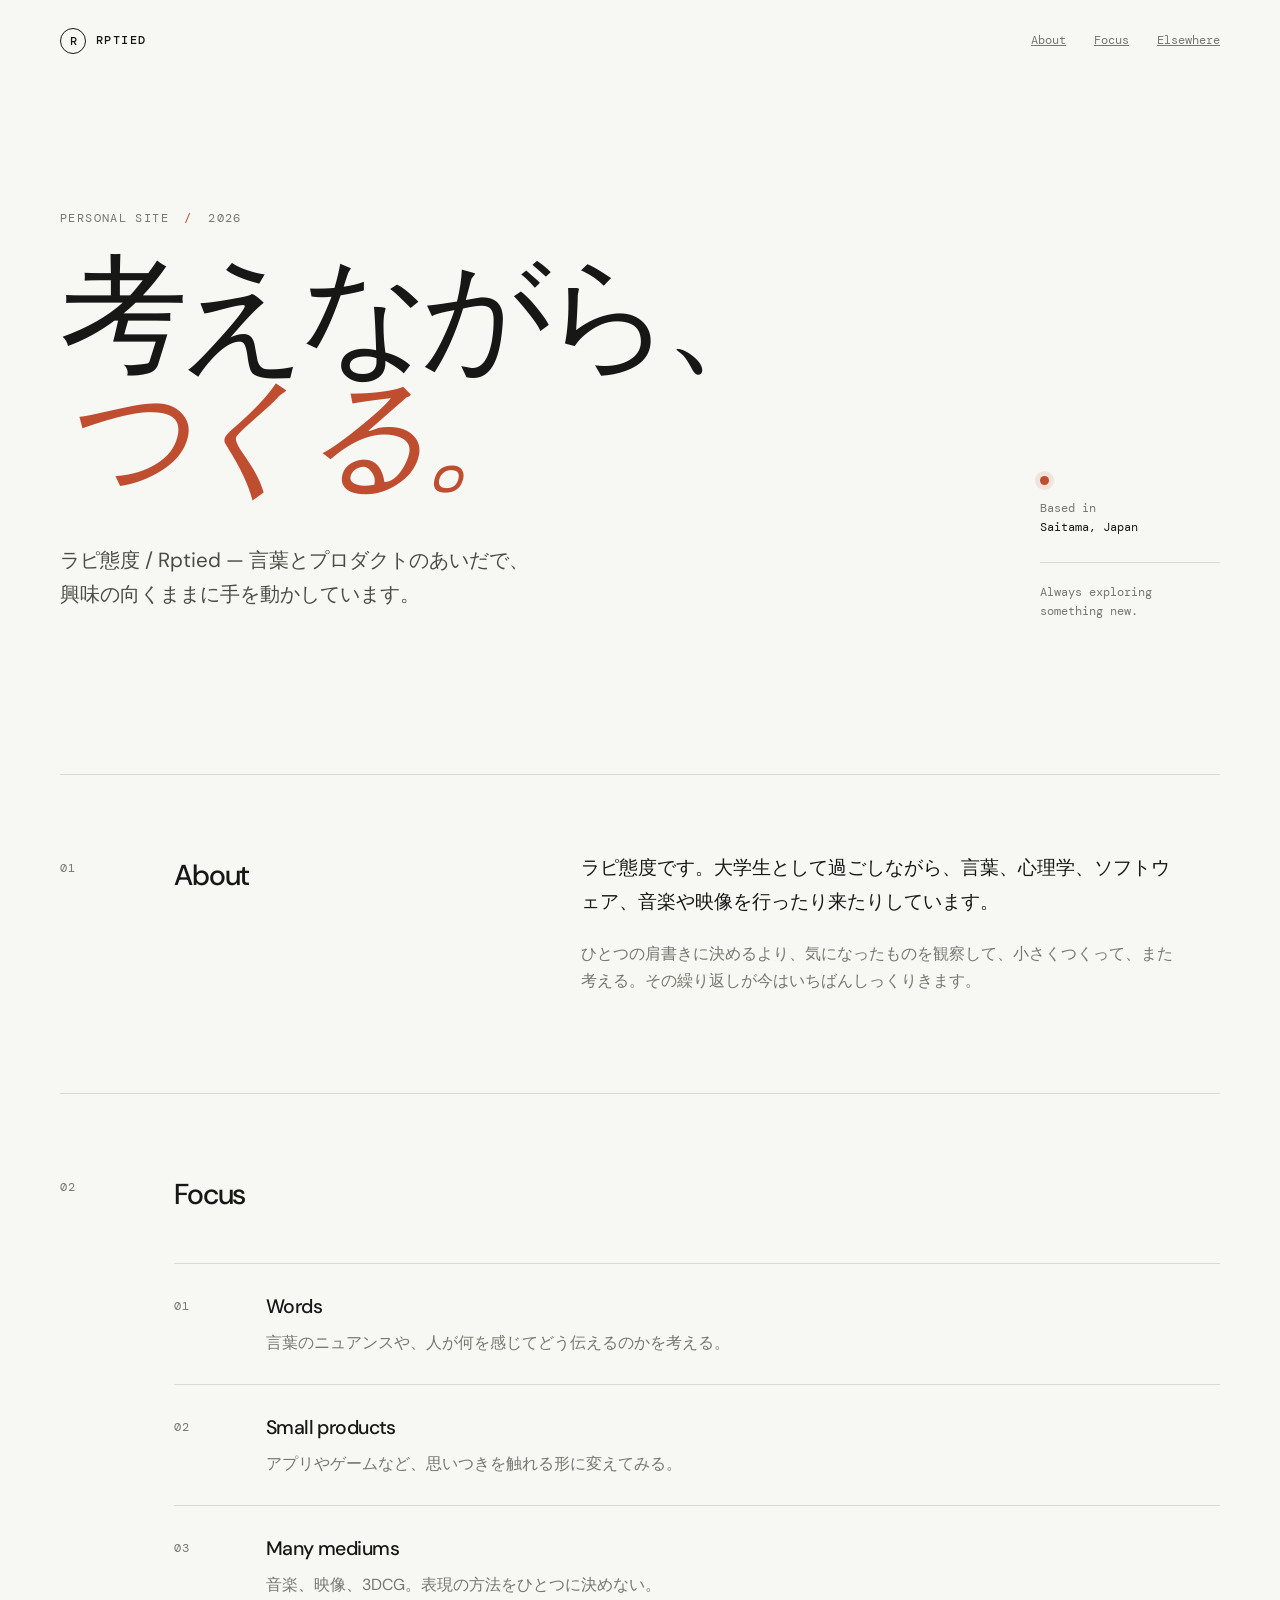
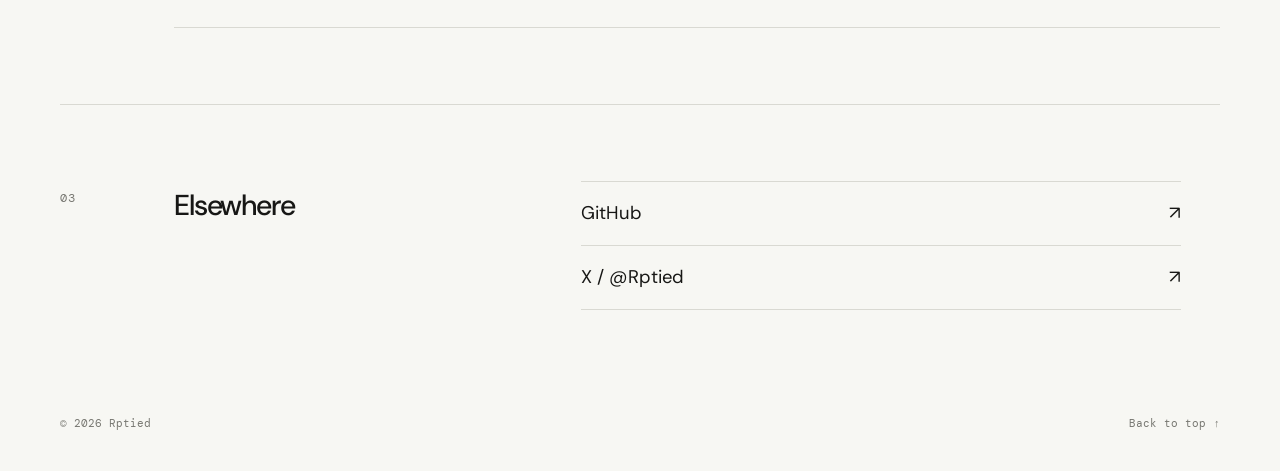
==== commit f77bc3fe: "feat: rebuild personal site landing page" ====
--- a/index.html
+++ b/index.html
@@ -4,22 +4,105 @@
 <head>
     <meta charset="UTF-8">
     <meta name="viewport" content="width=device-width, initial-scale=1.0">
-    <title></title>
-    <style>
-        html,
-        body {
-            width: 100%;
-            min-height: 100%;
-            margin: 0;
-            background: #fff;
-        }
-
-        body {
-            min-height: 100vh;
-        }
-    </style>
+    <meta name="theme-color" content="#f7f7f3">
+    <meta name="description" content="ラピ態度 / Rptied の個人サイト。言葉とプロダクトのあいだで、考えながらつくっています。">
+    <title>RPTIED — Personal site</title>
+    <link rel="preconnect" href="https://fonts.googleapis.com">
+    <link rel="preconnect" href="https://fonts.gstatic.com" crossorigin>
+    <link href="https://fonts.googleapis.com/css2?family=DM+Mono:wght@400;500&family=DM+Sans:wght@400;500;600;700&family=Newsreader:opsz,wght@6..72,400;6..72,500&display=swap" rel="stylesheet">
+    <link rel="stylesheet" href="styles.css">
 </head>
 
-<body></body>
+<body id="top">
+    <header class="site-header shell">
+        <a class="brand" href="#top" aria-label="RPTIED home">
+            <span class="brand-mark" aria-hidden="true">R</span>
+            <span>RPTIED</span>
+        </a>
+
+        <nav class="site-nav" aria-label="Primary navigation">
+            <a href="#about">About</a>
+            <a href="#focus">Focus</a>
+            <a href="#elsewhere">Elsewhere</a>
+        </nav>
+    </header>
+
+    <main>
+        <section class="hero shell" aria-labelledby="hero-title">
+            <div class="hero-copy">
+                <p class="eyebrow">PERSONAL SITE <span>/</span> 2026</p>
+                <h1 id="hero-title">考えながら、<br><em>つくる。</em></h1>
+                <p class="hero-lede">ラピ態度 / Rptied — 言葉とプロダクトのあいだで、興味の向くままに手を動かしています。</p>
+            </div>
+
+            <div class="hero-aside">
+                <div class="status-dot" aria-hidden="true"></div>
+                <p>Based in<br><strong>Saitama, Japan</strong></p>
+                <p class="hero-note">Always exploring<br>something new.</p>
+            </div>
+        </section>
+
+        <section class="section shell" id="about" aria-labelledby="about-title">
+            <div class="section-index">01</div>
+            <div class="section-body intro-grid">
+                <h2 id="about-title">About</h2>
+                <div class="section-copy">
+                    <p class="lead-copy">ラピ態度です。大学生として過ごしながら、言葉、心理学、ソフトウェア、音楽や映像を行ったり来たりしています。</p>
+                    <p>ひとつの肩書きに決めるより、気になったものを観察して、小さくつくって、また考える。その繰り返しが今はいちばんしっくりきます。</p>
+                </div>
+            </div>
+        </section>
+
+        <section class="section shell" id="focus" aria-labelledby="focus-title">
+            <div class="section-index">02</div>
+            <div class="section-body">
+                <h2 id="focus-title">Focus</h2>
+                <div class="focus-list">
+                    <article class="focus-item">
+                        <span class="focus-number">01</span>
+                        <div>
+                            <h3>Words</h3>
+                            <p>言葉のニュアンスや、人が何を感じてどう伝えるのかを考える。</p>
+                        </div>
+                    </article>
+                    <article class="focus-item">
+                        <span class="focus-number">02</span>
+                        <div>
+                            <h3>Small products</h3>
+                            <p>アプリやゲームなど、思いつきを触れる形に変えてみる。</p>
+                        </div>
+                    </article>
+                    <article class="focus-item">
+                        <span class="focus-number">03</span>
+                        <div>
+                            <h3>Many mediums</h3>
+                            <p>音楽、映像、3DCG。表現の方法をひとつに決めない。</p>
+                        </div>
+                    </article>
+                </div>
+            </div>
+        </section>
+
+        <section class="section shell" id="elsewhere" aria-labelledby="elsewhere-title">
+            <div class="section-index">03</div>
+            <div class="section-body elsewhere-grid">
+                <h2 id="elsewhere-title">Elsewhere</h2>
+                <div class="elsewhere-links">
+                    <a class="text-link" href="https://github.com/Rapitide" target="_blank" rel="noopener noreferrer">
+                        <span>GitHub</span><span aria-hidden="true">↗</span>
+                    </a>
+                    <a class="text-link" href="https://x.com/Rptied" target="_blank" rel="noopener noreferrer">
+                        <span>X / @Rptied</span><span aria-hidden="true">↗</span>
+                    </a>
+                </div>
+            </div>
+        </section>
+    </main>
+
+    <footer class="site-footer shell">
+        <span>© 2026 Rptied</span>
+        <a href="#top">Back to top ↑</a>
+    </footer>
+</body>
 
 </html>
--- a/styles.css
+++ b/styles.css
@@ -0,0 +1,377 @@
+:root {
+    --paper: #f7f7f3;
+    --ink: #171715;
+    --muted: #777771;
+    --line: #d9d9d2;
+    --accent: #bf4d2f;
+    --shell: min(1160px, calc(100vw - 64px));
+}
+
+* {
+    box-sizing: border-box;
+}
+
+html {
+    scroll-behavior: smooth;
+}
+
+body {
+    margin: 0;
+    background: var(--paper);
+    color: var(--ink);
+    font-family: "DM Sans", -apple-system, BlinkMacSystemFont, "Segoe UI", sans-serif;
+    font-size: 16px;
+    line-height: 1.7;
+    -webkit-font-smoothing: antialiased;
+}
+
+a {
+    color: inherit;
+}
+
+a:focus-visible {
+    outline: 2px solid var(--accent);
+    outline-offset: 5px;
+}
+
+.shell {
+    width: var(--shell);
+    margin-inline: auto;
+}
+
+.site-header {
+    display: flex;
+    align-items: center;
+    justify-content: space-between;
+    padding-top: 28px;
+}
+
+.brand,
+.site-nav,
+.text-link,
+.site-footer a {
+    text-decoration: none;
+}
+
+.brand {
+    display: inline-flex;
+    align-items: center;
+    gap: 10px;
+    font-family: "DM Mono", monospace;
+    font-size: 0.78rem;
+    font-weight: 500;
+    letter-spacing: 0.12em;
+}
+
+.brand-mark {
+    display: grid;
+    width: 26px;
+    height: 26px;
+    place-items: center;
+    border: 1px solid var(--ink);
+    border-radius: 50%;
+    font-size: 0.75rem;
+    letter-spacing: 0;
+}
+
+.site-nav {
+    display: flex;
+    gap: 28px;
+    color: var(--muted);
+    font-family: "DM Mono", monospace;
+    font-size: 0.72rem;
+}
+
+.site-nav a {
+    transition: color 180ms ease;
+}
+
+.site-nav a:hover,
+.site-footer a:hover {
+    color: var(--accent);
+}
+
+.hero {
+    display: grid;
+    grid-template-columns: minmax(0, 1fr) 180px;
+    gap: 40px;
+    min-height: min(720px, calc(100vh - 76px));
+    align-items: center;
+    padding-block: 112px 120px;
+}
+
+.eyebrow,
+.section-index,
+.focus-number {
+    color: var(--muted);
+    font-family: "DM Mono", monospace;
+    font-size: 0.72rem;
+    letter-spacing: 0.12em;
+}
+
+.eyebrow {
+    margin: 0 0 28px;
+}
+
+.eyebrow span {
+    margin-inline: 7px;
+    color: var(--accent);
+}
+
+h1,
+h2,
+h3,
+p {
+    margin-top: 0;
+}
+
+h1 {
+    max-width: 760px;
+    margin-bottom: 34px;
+    font-size: clamp(4.25rem, 10vw, 9rem);
+    font-weight: 500;
+    letter-spacing: -0.075em;
+    line-height: 0.94;
+}
+
+h1 em {
+    color: var(--accent);
+    font-family: Newsreader, Georgia, serif;
+    font-weight: 400;
+    letter-spacing: -0.08em;
+}
+
+.hero-lede {
+    max-width: 470px;
+    margin-bottom: 0;
+    color: #4c4c47;
+    font-size: clamp(1.05rem, 1.8vw, 1.28rem);
+    line-height: 1.65;
+}
+
+.hero-aside {
+    align-self: end;
+    padding-bottom: 8px;
+    color: var(--muted);
+    font-family: "DM Mono", monospace;
+    font-size: 0.72rem;
+    line-height: 1.7;
+}
+
+.hero-aside p {
+    margin-bottom: 24px;
+}
+
+.hero-aside strong {
+    color: var(--ink);
+    font-weight: 400;
+}
+
+.hero-note {
+    padding-top: 20px;
+    border-top: 1px solid var(--line);
+}
+
+.status-dot {
+    width: 9px;
+    height: 9px;
+    margin-bottom: 14px;
+    border-radius: 50%;
+    background: var(--accent);
+    box-shadow: 0 0 0 5px rgba(191, 77, 47, 0.11);
+}
+
+.section {
+    display: grid;
+    grid-template-columns: 78px minmax(0, 1fr);
+    gap: 36px;
+    padding-block: 76px;
+    border-top: 1px solid var(--line);
+}
+
+.section-index {
+    padding-top: 8px;
+}
+
+.section-body {
+    min-width: 0;
+}
+
+h2 {
+    margin-bottom: 44px;
+    font-size: 1.8rem;
+    font-weight: 500;
+    letter-spacing: -0.04em;
+}
+
+.intro-grid,
+.elsewhere-grid {
+    display: grid;
+    grid-template-columns: minmax(150px, 0.72fr) minmax(0, 1.28fr);
+    gap: 48px;
+}
+
+.intro-grid h2,
+.elsewhere-grid h2 {
+    margin-bottom: 0;
+}
+
+.section-copy {
+    max-width: 600px;
+}
+
+.section-copy p {
+    margin-bottom: 22px;
+    color: var(--muted);
+}
+
+.section-copy .lead-copy {
+    color: var(--ink);
+    font-size: 1.2rem;
+    line-height: 1.75;
+}
+
+.focus-list {
+    border-top: 1px solid var(--line);
+}
+
+.focus-item {
+    display: grid;
+    grid-template-columns: 72px minmax(0, 1fr);
+    gap: 20px;
+    padding: 26px 0 28px;
+    border-bottom: 1px solid var(--line);
+}
+
+.focus-number {
+    padding-top: 7px;
+}
+
+h3 {
+    margin-bottom: 6px;
+    font-size: 1.22rem;
+    font-weight: 500;
+    letter-spacing: -0.03em;
+}
+
+.focus-item p {
+    max-width: 500px;
+    margin-bottom: 0;
+    color: var(--muted);
+}
+
+.elsewhere-links {
+    max-width: 600px;
+    border-top: 1px solid var(--line);
+}
+
+.text-link {
+    display: flex;
+    align-items: center;
+    justify-content: space-between;
+    padding: 16px 0;
+    border-bottom: 1px solid var(--line);
+    font-size: 1.15rem;
+    transition: color 180ms ease, padding 180ms ease;
+}
+
+.text-link:hover {
+    padding-inline: 8px;
+    color: var(--accent);
+}
+
+.site-footer {
+    display: flex;
+    justify-content: space-between;
+    padding-block: 28px 38px;
+    color: var(--muted);
+    font-family: "DM Mono", monospace;
+    font-size: 0.68rem;
+}
+
+@media (max-width: 720px) {
+    :root {
+        --shell: min(100% - 40px, 560px);
+    }
+
+    .site-header {
+        padding-top: 20px;
+    }
+
+    .site-nav {
+        gap: 14px;
+        font-size: 0.65rem;
+    }
+
+    .hero {
+        display: block;
+        min-height: auto;
+        padding-block: 106px 96px;
+    }
+
+    h1 {
+        margin-bottom: 28px;
+        font-size: clamp(3.75rem, 18vw, 6rem);
+    }
+
+    .hero-aside {
+        display: grid;
+        grid-template-columns: 1fr 1fr;
+        gap: 20px;
+        margin-top: 72px;
+        padding-top: 20px;
+        border-top: 1px solid var(--line);
+    }
+
+    .hero-aside p {
+        margin-bottom: 0;
+    }
+
+    .hero-aside .status-dot {
+        grid-column: 1 / -1;
+        margin-bottom: -6px;
+    }
+
+    .hero-note {
+        padding-top: 0;
+        border-top: 0;
+    }
+
+    .section {
+        display: block;
+        padding-block: 58px;
+    }
+
+    .section-index {
+        margin-bottom: 22px;
+    }
+
+    h2 {
+        margin-bottom: 32px;
+    }
+
+    .intro-grid,
+    .elsewhere-grid {
+        display: block;
+    }
+
+    .intro-grid h2,
+    .elsewhere-grid h2 {
+        margin-bottom: 28px;
+    }
+
+    .focus-item {
+        grid-template-columns: 48px minmax(0, 1fr);
+        gap: 10px;
+    }
+}
+
+@media (prefers-reduced-motion: reduce) {
+    html {
+        scroll-behavior: auto;
+    }
+
+    * {
+        transition-duration: 0.01ms !important;
+    }
+}
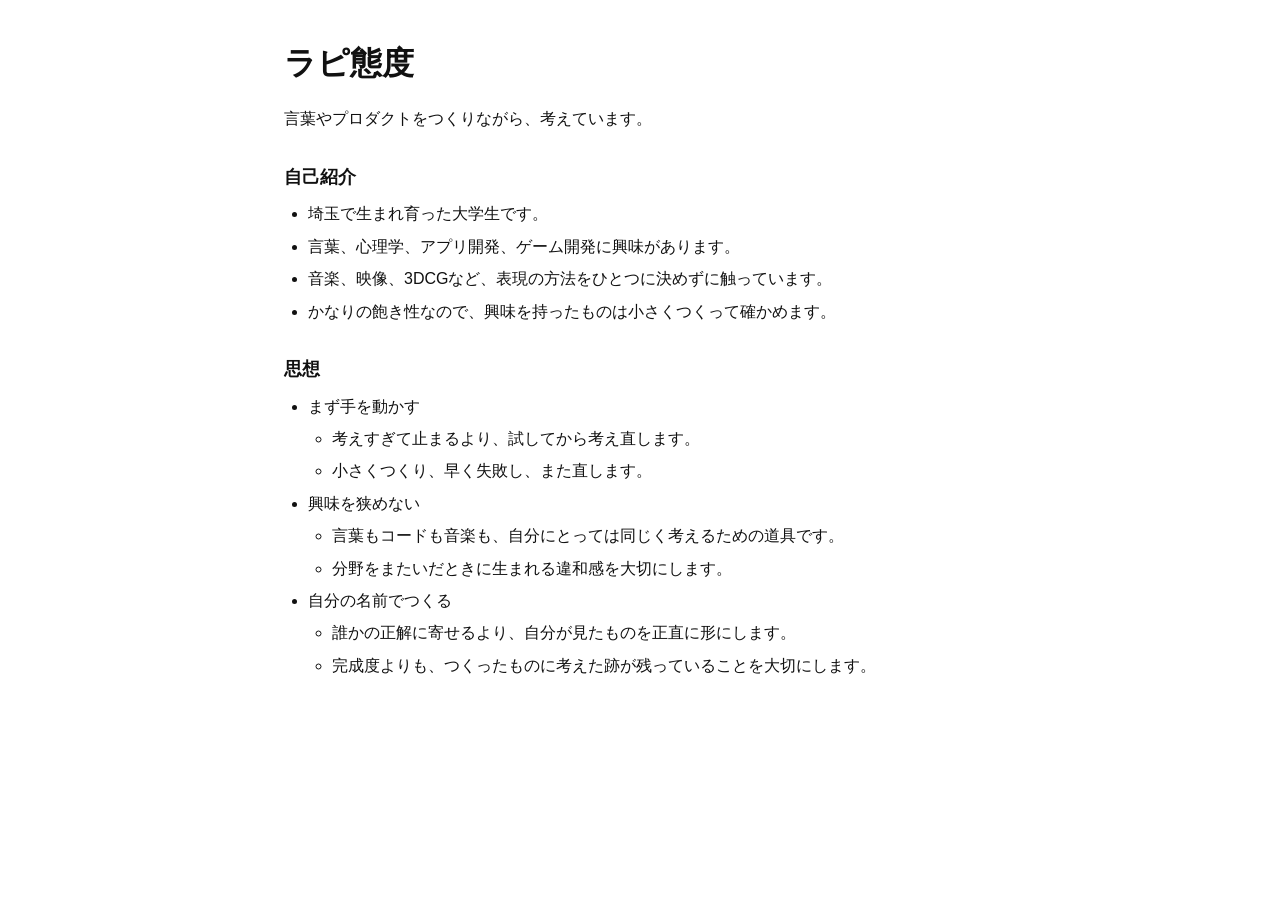
==== commit afa84cae: "feat: simplify site to intro and principles" ====
--- a/index.html
+++ b/index.html
@@ -4,105 +4,52 @@
 <head>
     <meta charset="UTF-8">
     <meta name="viewport" content="width=device-width, initial-scale=1.0">
-    <meta name="theme-color" content="#f7f7f3">
-    <meta name="description" content="ラピ態度 / Rptied の個人サイト。言葉とプロダクトのあいだで、考えながらつくっています。">
-    <title>RPTIED — Personal site</title>
-    <link rel="preconnect" href="https://fonts.googleapis.com">
-    <link rel="preconnect" href="https://fonts.gstatic.com" crossorigin>
-    <link href="https://fonts.googleapis.com/css2?family=DM+Mono:wght@400;500&family=DM+Sans:wght@400;500;600;700&family=Newsreader:opsz,wght@6..72,400;6..72,500&display=swap" rel="stylesheet">
+    <meta name="description" content="ラピ態度の自己紹介と、ものをつくるうえで大切にしていること。">
+    <title>ラピ態度</title>
     <link rel="stylesheet" href="styles.css">
 </head>
 
-<body id="top">
-    <header class="site-header shell">
-        <a class="brand" href="#top" aria-label="RPTIED home">
-            <span class="brand-mark" aria-hidden="true">R</span>
-            <span>RPTIED</span>
-        </a>
+<body>
+    <main>
+        <h1>ラピ態度</h1>
 
-        <nav class="site-nav" aria-label="Primary navigation">
-            <a href="#about">About</a>
-            <a href="#focus">Focus</a>
-            <a href="#elsewhere">Elsewhere</a>
-        </nav>
-    </header>
+        <p>言葉やプロダクトをつくりながら、考えています。</p>
 
-    <main>
-        <section class="hero shell" aria-labelledby="hero-title">
-            <div class="hero-copy">
-                <p class="eyebrow">PERSONAL SITE <span>/</span> 2026</p>
-                <h1 id="hero-title">考えながら、<br><em>つくる。</em></h1>
-                <p class="hero-lede">ラピ態度 / Rptied — 言葉とプロダクトのあいだで、興味の向くままに手を動かしています。</p>
-            </div>
+        <h2>自己紹介</h2>
 
-            <div class="hero-aside">
-                <div class="status-dot" aria-hidden="true"></div>
-                <p>Based in<br><strong>Saitama, Japan</strong></p>
-                <p class="hero-note">Always exploring<br>something new.</p>
-            </div>
-        </section>
+        <ul>
+            <li>埼玉で生まれ育った大学生です。</li>
+            <li>言葉、心理学、アプリ開発、ゲーム開発に興味があります。</li>
+            <li>音楽、映像、3DCGなど、表現の方法をひとつに決めずに触っています。</li>
+            <li>かなりの飽き性なので、興味を持ったものは小さくつくって確かめます。</li>
+        </ul>
 
-        <section class="section shell" id="about" aria-labelledby="about-title">
-            <div class="section-index">01</div>
-            <div class="section-body intro-grid">
-                <h2 id="about-title">About</h2>
-                <div class="section-copy">
-                    <p class="lead-copy">ラピ態度です。大学生として過ごしながら、言葉、心理学、ソフトウェア、音楽や映像を行ったり来たりしています。</p>
-                    <p>ひとつの肩書きに決めるより、気になったものを観察して、小さくつくって、また考える。その繰り返しが今はいちばんしっくりきます。</p>
-                </div>
-            </div>
-        </section>
+        <h2>思想</h2>
 
-        <section class="section shell" id="focus" aria-labelledby="focus-title">
-            <div class="section-index">02</div>
-            <div class="section-body">
-                <h2 id="focus-title">Focus</h2>
-                <div class="focus-list">
-                    <article class="focus-item">
-                        <span class="focus-number">01</span>
-                        <div>
-                            <h3>Words</h3>
-                            <p>言葉のニュアンスや、人が何を感じてどう伝えるのかを考える。</p>
-                        </div>
-                    </article>
-                    <article class="focus-item">
-                        <span class="focus-number">02</span>
-                        <div>
-                            <h3>Small products</h3>
-                            <p>アプリやゲームなど、思いつきを触れる形に変えてみる。</p>
-                        </div>
-                    </article>
-                    <article class="focus-item">
-                        <span class="focus-number">03</span>
-                        <div>
-                            <h3>Many mediums</h3>
-                            <p>音楽、映像、3DCG。表現の方法をひとつに決めない。</p>
-                        </div>
-                    </article>
-                </div>
-            </div>
-        </section>
-
-        <section class="section shell" id="elsewhere" aria-labelledby="elsewhere-title">
-            <div class="section-index">03</div>
-            <div class="section-body elsewhere-grid">
-                <h2 id="elsewhere-title">Elsewhere</h2>
-                <div class="elsewhere-links">
-                    <a class="text-link" href="https://github.com/Rapitide" target="_blank" rel="noopener noreferrer">
-                        <span>GitHub</span><span aria-hidden="true">↗</span>
-                    </a>
-                    <a class="text-link" href="https://x.com/Rptied" target="_blank" rel="noopener noreferrer">
-                        <span>X / @Rptied</span><span aria-hidden="true">↗</span>
-                    </a>
-                </div>
-            </div>
-        </section>
+        <ul>
+            <li>
+                まず手を動かす
+                <ul>
+                    <li>考えすぎて止まるより、試してから考え直します。</li>
+                    <li>小さくつくり、早く失敗し、また直します。</li>
+                </ul>
+            </li>
+            <li>
+                興味を狭めない
+                <ul>
+                    <li>言葉もコードも音楽も、自分にとっては同じく考えるための道具です。</li>
+                    <li>分野をまたいだときに生まれる違和感を大切にします。</li>
+                </ul>
+            </li>
+            <li>
+                自分の名前でつくる
+                <ul>
+                    <li>誰かの正解に寄せるより、自分が見たものを正直に形にします。</li>
+                    <li>完成度よりも、つくったものに考えた跡が残っていることを大切にします。</li>
+                </ul>
+            </li>
+        </ul>
     </main>
-
-    <footer class="site-footer shell">
-        <span>© 2026 Rptied</span>
-        <a href="#top">Back to top ↑</a>
-    </footer>
 </body>
 
 </html>
--- a/styles.css
+++ b/styles.css
@@ -1,377 +1,53 @@
-:root {
-    --paper: #f7f7f3;
-    --ink: #171715;
-    --muted: #777771;
-    --line: #d9d9d2;
-    --accent: #bf4d2f;
-    --shell: min(1160px, calc(100vw - 64px));
-}
-
 * {
     box-sizing: border-box;
 }
 
 html {
-    scroll-behavior: smooth;
+    background: #fff;
 }
 
 body {
-    margin: 0;
-    background: var(--paper);
-    color: var(--ink);
-    font-family: "DM Sans", -apple-system, BlinkMacSystemFont, "Segoe UI", sans-serif;
+    max-width: 760px;
+    margin: 0 auto;
+    padding: 44px 24px 72px;
+    background: #fff;
+    color: #111;
+    font-family: Arial, Helvetica, sans-serif;
     font-size: 16px;
-    line-height: 1.7;
-    -webkit-font-smoothing: antialiased;
-}
-
-a {
-    color: inherit;
-}
-
-a:focus-visible {
-    outline: 2px solid var(--accent);
-    outline-offset: 5px;
-}
-
-.shell {
-    width: var(--shell);
-    margin-inline: auto;
-}
-
-.site-header {
-    display: flex;
-    align-items: center;
-    justify-content: space-between;
-    padding-top: 28px;
-}
-
-.brand,
-.site-nav,
-.text-link,
-.site-footer a {
-    text-decoration: none;
-}
-
-.brand {
-    display: inline-flex;
-    align-items: center;
-    gap: 10px;
-    font-family: "DM Mono", monospace;
-    font-size: 0.78rem;
-    font-weight: 500;
-    letter-spacing: 0.12em;
-}
-
-.brand-mark {
-    display: grid;
-    width: 26px;
-    height: 26px;
-    place-items: center;
-    border: 1px solid var(--ink);
-    border-radius: 50%;
-    font-size: 0.75rem;
-    letter-spacing: 0;
-}
-
-.site-nav {
-    display: flex;
-    gap: 28px;
-    color: var(--muted);
-    font-family: "DM Mono", monospace;
-    font-size: 0.72rem;
-}
-
-.site-nav a {
-    transition: color 180ms ease;
-}
-
-.site-nav a:hover,
-.site-footer a:hover {
-    color: var(--accent);
-}
-
-.hero {
-    display: grid;
-    grid-template-columns: minmax(0, 1fr) 180px;
-    gap: 40px;
-    min-height: min(720px, calc(100vh - 76px));
-    align-items: center;
-    padding-block: 112px 120px;
-}
-
-.eyebrow,
-.section-index,
-.focus-number {
-    color: var(--muted);
-    font-family: "DM Mono", monospace;
-    font-size: 0.72rem;
-    letter-spacing: 0.12em;
-}
-
-.eyebrow {
-    margin: 0 0 28px;
-}
-
-.eyebrow span {
-    margin-inline: 7px;
-    color: var(--accent);
-}
-
-h1,
-h2,
-h3,
-p {
-    margin-top: 0;
+    line-height: 1.65;
 }
 
 h1 {
-    max-width: 760px;
-    margin-bottom: 34px;
-    font-size: clamp(4.25rem, 10vw, 9rem);
-    font-weight: 500;
-    letter-spacing: -0.075em;
-    line-height: 0.94;
-}
-
-h1 em {
-    color: var(--accent);
-    font-family: Newsreader, Georgia, serif;
-    font-weight: 400;
-    letter-spacing: -0.08em;
-}
-
-.hero-lede {
-    max-width: 470px;
-    margin-bottom: 0;
-    color: #4c4c47;
-    font-size: clamp(1.05rem, 1.8vw, 1.28rem);
-    line-height: 1.65;
-}
-
-.hero-aside {
-    align-self: end;
-    padding-bottom: 8px;
-    color: var(--muted);
-    font-family: "DM Mono", monospace;
-    font-size: 0.72rem;
-    line-height: 1.7;
-}
-
-.hero-aside p {
-    margin-bottom: 24px;
-}
-
-.hero-aside strong {
-    color: var(--ink);
-    font-weight: 400;
-}
-
-.hero-note {
-    padding-top: 20px;
-    border-top: 1px solid var(--line);
-}
-
-.status-dot {
-    width: 9px;
-    height: 9px;
-    margin-bottom: 14px;
-    border-radius: 50%;
-    background: var(--accent);
-    box-shadow: 0 0 0 5px rgba(191, 77, 47, 0.11);
-}
-
-.section {
-    display: grid;
-    grid-template-columns: 78px minmax(0, 1fr);
-    gap: 36px;
-    padding-block: 76px;
-    border-top: 1px solid var(--line);
-}
-
-.section-index {
-    padding-top: 8px;
-}
-
-.section-body {
-    min-width: 0;
+    margin: 0 0 24px;
+    font-size: 2rem;
+    line-height: 1.2;
 }
 
 h2 {
-    margin-bottom: 44px;
-    font-size: 1.8rem;
-    font-weight: 500;
-    letter-spacing: -0.04em;
+    margin: 32px 0 12px;
+    font-size: 1.1rem;
+    line-height: 1.4;
 }
 
-.intro-grid,
-.elsewhere-grid {
-    display: grid;
-    grid-template-columns: minmax(150px, 0.72fr) minmax(0, 1.28fr);
-    gap: 48px;
+p {
+    margin: 0 0 24px;
 }
 
-.intro-grid h2,
-.elsewhere-grid h2 {
-    margin-bottom: 0;
+ul {
+    margin: 0;
+    padding-left: 1.5rem;
 }
 
-.section-copy {
-    max-width: 600px;
+li + li {
+    margin-top: 6px;
 }
 
-.section-copy p {
-    margin-bottom: 22px;
-    color: var(--muted);
+li > ul {
+    margin-top: 6px;
 }
 
-.section-copy .lead-copy {
-    color: var(--ink);
-    font-size: 1.2rem;
-    line-height: 1.75;
-}
-
-.focus-list {
-    border-top: 1px solid var(--line);
-}
-
-.focus-item {
-    display: grid;
-    grid-template-columns: 72px minmax(0, 1fr);
-    gap: 20px;
-    padding: 26px 0 28px;
-    border-bottom: 1px solid var(--line);
-}
-
-.focus-number {
-    padding-top: 7px;
-}
-
-h3 {
-    margin-bottom: 6px;
-    font-size: 1.22rem;
-    font-weight: 500;
-    letter-spacing: -0.03em;
-}
-
-.focus-item p {
-    max-width: 500px;
-    margin-bottom: 0;
-    color: var(--muted);
-}
-
-.elsewhere-links {
-    max-width: 600px;
-    border-top: 1px solid var(--line);
-}
-
-.text-link {
-    display: flex;
-    align-items: center;
-    justify-content: space-between;
-    padding: 16px 0;
-    border-bottom: 1px solid var(--line);
-    font-size: 1.15rem;
-    transition: color 180ms ease, padding 180ms ease;
-}
-
-.text-link:hover {
-    padding-inline: 8px;
-    color: var(--accent);
-}
-
-.site-footer {
-    display: flex;
-    justify-content: space-between;
-    padding-block: 28px 38px;
-    color: var(--muted);
-    font-family: "DM Mono", monospace;
-    font-size: 0.68rem;
-}
-
-@media (max-width: 720px) {
-    :root {
-        --shell: min(100% - 40px, 560px);
-    }
-
-    .site-header {
-        padding-top: 20px;
-    }
-
-    .site-nav {
-        gap: 14px;
-        font-size: 0.65rem;
-    }
-
-    .hero {
-        display: block;
-        min-height: auto;
-        padding-block: 106px 96px;
-    }
-
-    h1 {
-        margin-bottom: 28px;
-        font-size: clamp(3.75rem, 18vw, 6rem);
-    }
-
-    .hero-aside {
-        display: grid;
-        grid-template-columns: 1fr 1fr;
-        gap: 20px;
-        margin-top: 72px;
-        padding-top: 20px;
-        border-top: 1px solid var(--line);
-    }
-
-    .hero-aside p {
-        margin-bottom: 0;
-    }
-
-    .hero-aside .status-dot {
-        grid-column: 1 / -1;
-        margin-bottom: -6px;
-    }
-
-    .hero-note {
-        padding-top: 0;
-        border-top: 0;
-    }
-
-    .section {
-        display: block;
-        padding-block: 58px;
-    }
-
-    .section-index {
-        margin-bottom: 22px;
-    }
-
-    h2 {
-        margin-bottom: 32px;
-    }
-
-    .intro-grid,
-    .elsewhere-grid {
-        display: block;
-    }
-
-    .intro-grid h2,
-    .elsewhere-grid h2 {
-        margin-bottom: 28px;
-    }
-
-    .focus-item {
-        grid-template-columns: 48px minmax(0, 1fr);
-        gap: 10px;
+@media (max-width: 520px) {
+    body {
+        padding: 28px 20px 56px;
     }
 }
-
-@media (prefers-reduced-motion: reduce) {
-    html {
-        scroll-behavior: auto;
-    }
-
-    * {
-        transition-duration: 0.01ms !important;
-    }
-}
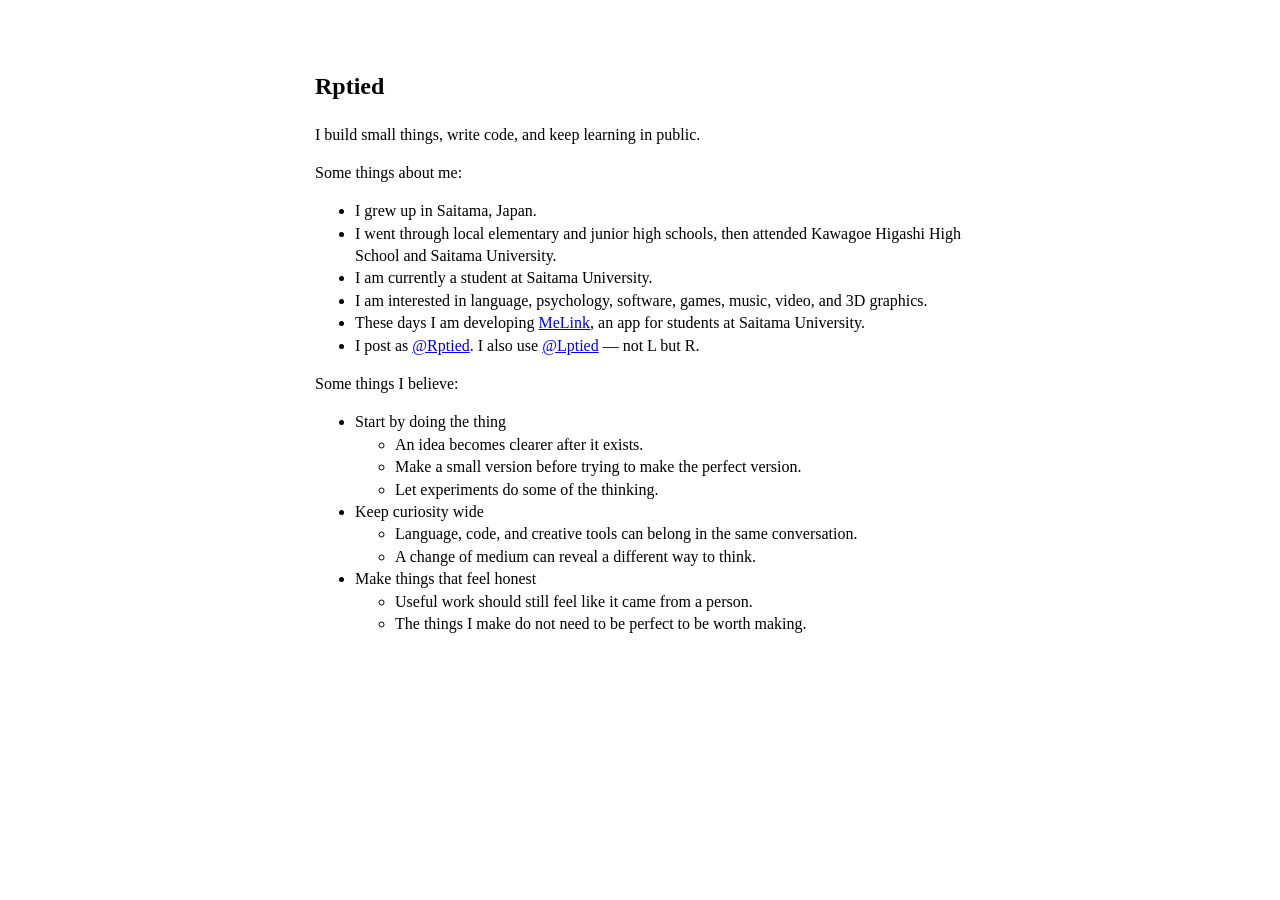
==== commit 23d96383: "feat: make site html-only" ====
--- a/index.html
+++ b/index.html
@@ -1,55 +1,69 @@
 <!DOCTYPE html>
-<html lang="ja">
+<html lang="en">
 
 <head>
     <meta charset="UTF-8">
     <meta name="viewport" content="width=device-width, initial-scale=1.0">
-    <meta name="description" content="ラピ態度の自己紹介と、ものをつくるうえで大切にしていること。">
-    <title>ラピ態度</title>
-    <link rel="stylesheet" href="styles.css">
+    <meta name="description" content="A few things about Rptied.">
+    <style>
+        body {
+            line-height: 1.4;
+            font-size: 16px;
+            padding: 0 10px;
+            margin: 50px auto;
+            max-width: 650px;
+        }
+
+        #maincontent {
+            max-width: 42em;
+            margin: 15px auto;
+        }
+    </style>
+    <title>Rptied</title>
 </head>
 
 <body>
-    <main>
-        <h1>ラピ態度</h1>
+    <div id="maincontent" style="margin-top:70px">
+        <h2>Rptied</h2>
 
-        <p>言葉やプロダクトをつくりながら、考えています。</p>
+        <p>I build small things, write code, and keep learning in public.</p>
 
-        <h2>自己紹介</h2>
-
+        Some things about me:
         <ul>
-            <li>埼玉で生まれ育った大学生です。</li>
-            <li>言葉、心理学、アプリ開発、ゲーム開発に興味があります。</li>
-            <li>音楽、映像、3DCGなど、表現の方法をひとつに決めずに触っています。</li>
-            <li>かなりの飽き性なので、興味を持ったものは小さくつくって確かめます。</li>
+            <li>I grew up in Saitama, Japan.</li>
+            <li>I went through local elementary and junior high schools, then attended Kawagoe Higashi High School and Saitama University.</li>
+            <li>I am currently a student at Saitama University.</li>
+            <li>I am interested in language, psychology, software, games, music, video, and 3D graphics.</li>
+            <li>These days I am developing <a href="https://melink.info">MeLink</a>, an app for students at Saitama University.</li>
+            <li>I post as <a href="https://x.com/Rptied">@Rptied</a>. I also use <a href="https://x.com/Lptied">@Lptied</a> — not L but R.</li>
         </ul>
 
-        <h2>思想</h2>
-
+        Some things I believe:
         <ul>
             <li>
-                まず手を動かす
+                Start by doing the thing
                 <ul>
-                    <li>考えすぎて止まるより、試してから考え直します。</li>
-                    <li>小さくつくり、早く失敗し、また直します。</li>
+                    <li>An idea becomes clearer after it exists.</li>
+                    <li>Make a small version before trying to make the perfect version.</li>
+                    <li>Let experiments do some of the thinking.</li>
                 </ul>
             </li>
             <li>
-                興味を狭めない
+                Keep curiosity wide
                 <ul>
-                    <li>言葉もコードも音楽も、自分にとっては同じく考えるための道具です。</li>
-                    <li>分野をまたいだときに生まれる違和感を大切にします。</li>
+                    <li>Language, code, and creative tools can belong in the same conversation.</li>
+                    <li>A change of medium can reveal a different way to think.</li>
                 </ul>
             </li>
             <li>
-                自分の名前でつくる
+                Make things that feel honest
                 <ul>
-                    <li>誰かの正解に寄せるより、自分が見たものを正直に形にします。</li>
-                    <li>完成度よりも、つくったものに考えた跡が残っていることを大切にします。</li>
+                    <li>Useful work should still feel like it came from a person.</li>
+                    <li>The things I make do not need to be perfect to be worth making.</li>
                 </ul>
             </li>
         </ul>
-    </main>
+    </div>
 </body>
 
 </html>
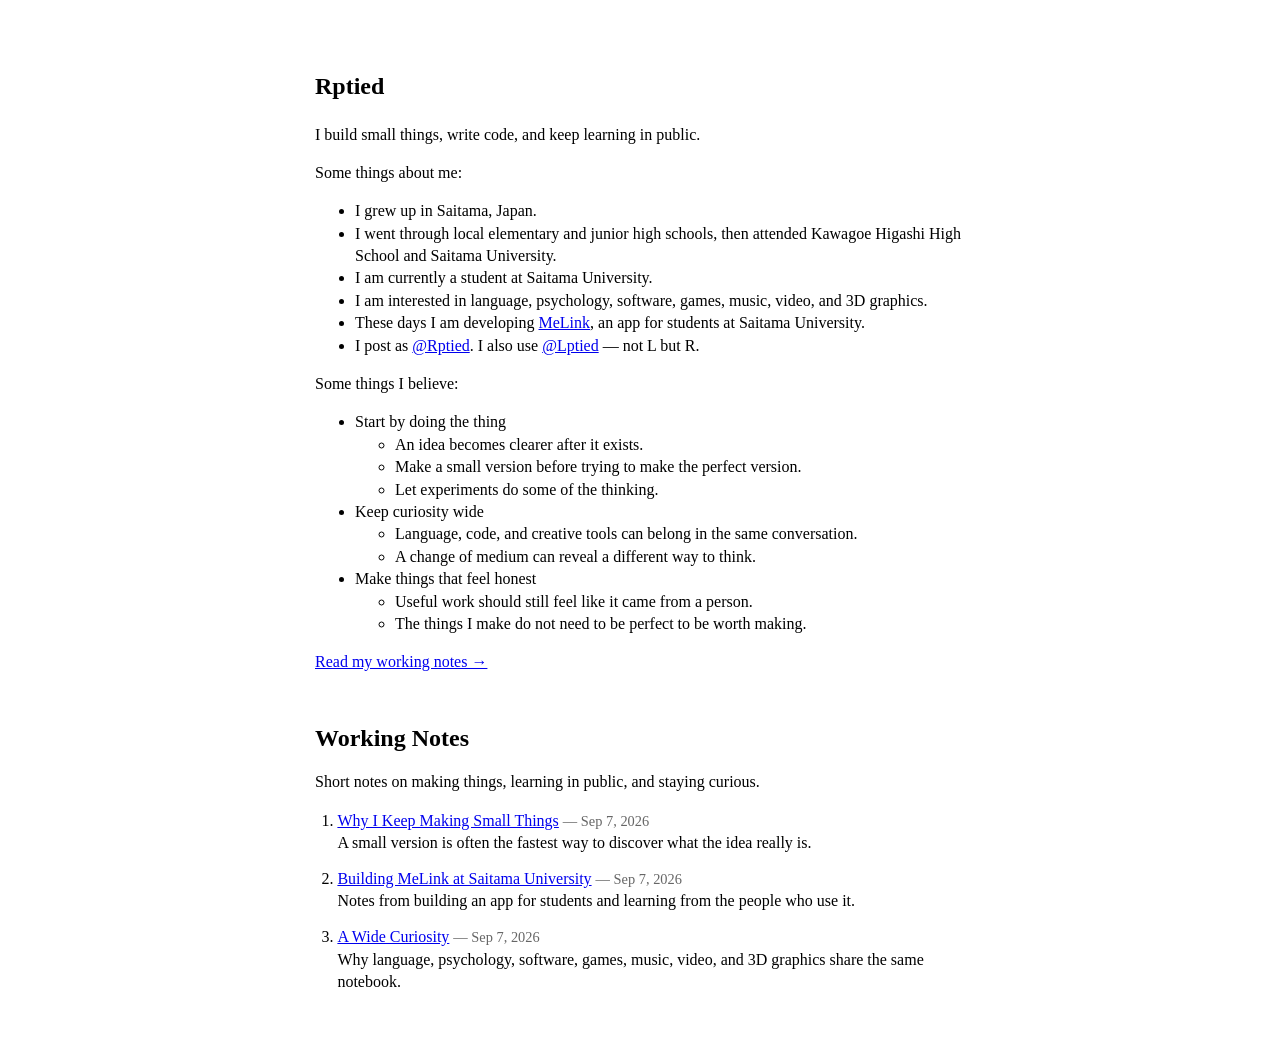
==== commit 7fc12c35: "feat: add single-file working notes blog" ====
--- a/index.html
+++ b/index.html
@@ -18,52 +18,180 @@
             max-width: 42em;
             margin: 15px auto;
         }
+
+        #blogcontent {
+            max-width: 42em;
+            margin: 48px auto 15px;
+        }
+
+        #working-notes h2 {
+            margin-bottom: 0.25em;
+        }
+
+        .note-list {
+            padding-left: 1.4em;
+        }
+
+        .note-list li {
+            margin-bottom: 0.85em;
+        }
+
+        .note-date,
+        .post-date {
+            color: #666;
+            font-size: 0.9em;
+            white-space: nowrap;
+        }
+
+        .note-excerpt {
+            display: block;
+        }
+
+        .post-detail {
+            margin-top: 48px;
+        }
+
+        .post-detail h2 {
+            margin-bottom: 0.2em;
+        }
+
+        .back-link {
+            display: inline-block;
+            margin-bottom: 20px;
+        }
+
+        [hidden] {
+            display: none !important;
+        }
     </style>
     <title>Rptied</title>
 </head>
 
 <body>
     <div id="maincontent" style="margin-top:70px">
-        <h2>Rptied</h2>
+        <div id="profile">
+            <h2>Rptied</h2>
 
-        <p>I build small things, write code, and keep learning in public.</p>
+            <p>I build small things, write code, and keep learning in public.</p>
 
-        Some things about me:
-        <ul>
-            <li>I grew up in Saitama, Japan.</li>
-            <li>I went through local elementary and junior high schools, then attended Kawagoe Higashi High School and Saitama University.</li>
-            <li>I am currently a student at Saitama University.</li>
-            <li>I am interested in language, psychology, software, games, music, video, and 3D graphics.</li>
-            <li>These days I am developing <a href="https://melink.info">MeLink</a>, an app for students at Saitama University.</li>
-            <li>I post as <a href="https://x.com/Rptied">@Rptied</a>. I also use <a href="https://x.com/Lptied">@Lptied</a> — not L but R.</li>
-        </ul>
+            Some things about me:
+            <ul>
+                <li>I grew up in Saitama, Japan.</li>
+                <li>I went through local elementary and junior high schools, then attended Kawagoe Higashi High School and Saitama University.</li>
+                <li>I am currently a student at Saitama University.</li>
+                <li>I am interested in language, psychology, software, games, music, video, and 3D graphics.</li>
+                <li>These days I am developing <a href="https://melink.info">MeLink</a>, an app for students at Saitama University.</li>
+                <li>I post as <a href="https://x.com/Rptied">@Rptied</a>. I also use <a href="https://x.com/Lptied">@Lptied</a> — not L but R.</li>
+            </ul>
 
-        Some things I believe:
-        <ul>
-            <li>
-                Start by doing the thing
-                <ul>
-                    <li>An idea becomes clearer after it exists.</li>
-                    <li>Make a small version before trying to make the perfect version.</li>
-                    <li>Let experiments do some of the thinking.</li>
-                </ul>
-            </li>
-            <li>
-                Keep curiosity wide
-                <ul>
-                    <li>Language, code, and creative tools can belong in the same conversation.</li>
-                    <li>A change of medium can reveal a different way to think.</li>
-                </ul>
-            </li>
-            <li>
-                Make things that feel honest
-                <ul>
-                    <li>Useful work should still feel like it came from a person.</li>
-                    <li>The things I make do not need to be perfect to be worth making.</li>
-                </ul>
-            </li>
-        </ul>
+            Some things I believe:
+            <ul>
+                <li>
+                    Start by doing the thing
+                    <ul>
+                        <li>An idea becomes clearer after it exists.</li>
+                        <li>Make a small version before trying to make the perfect version.</li>
+                        <li>Let experiments do some of the thinking.</li>
+                    </ul>
+                </li>
+                <li>
+                    Keep curiosity wide
+                    <ul>
+                        <li>Language, code, and creative tools can belong in the same conversation.</li>
+                        <li>A change of medium can reveal a different way to think.</li>
+                    </ul>
+                </li>
+                <li>
+                    Make things that feel honest
+                    <ul>
+                        <li>Useful work should still feel like it came from a person.</li>
+                        <li>The things I make do not need to be perfect to be worth making.</li>
+                    </ul>
+                </li>
+            </ul>
+
+            <p><a href="#working-notes">Read my working notes →</a></p>
+        </div>
     </div>
+
+    <section id="blogcontent">
+        <div id="working-notes">
+            <h2>Working Notes</h2>
+            <p>Short notes on making things, learning in public, and staying curious.</p>
+
+            <ol class="note-list">
+                <li>
+                    <a href="#small-things">Why I Keep Making Small Things</a>
+                    <span class="note-date">— Sep 7, 2026</span>
+                    <span class="note-excerpt">A small version is often the fastest way to discover what the idea really is.</span>
+                </li>
+                <li>
+                    <a href="#melink">Building MeLink at Saitama University</a>
+                    <span class="note-date">— Sep 7, 2026</span>
+                    <span class="note-excerpt">Notes from building an app for students and learning from the people who use it.</span>
+                </li>
+                <li>
+                    <a href="#wide-curiosity">A Wide Curiosity</a>
+                    <span class="note-date">— Sep 7, 2026</span>
+                    <span class="note-excerpt">Why language, psychology, software, games, music, video, and 3D graphics share the same notebook.</span>
+                </li>
+            </ol>
+        </div>
+
+        <article id="small-things" class="post-detail" hidden>
+            <a class="back-link" href="#working-notes">← Back to Working Notes</a>
+            <h2>Why I Keep Making Small Things</h2>
+            <p class="post-date">Sep 7, 2026</p>
+            <p>A finished small thing teaches me more than a perfect plan that never becomes real. Once an idea exists, even in a rough form, it can answer questions that thinking alone cannot.</p>
+            <p>I try to make the smallest version that can be used, observed, and changed. The result is rarely the final shape, but it gives the next decision something solid to stand on.</p>
+            <p>That is how I want to keep learning: by making, noticing, and making again.</p>
+        </article>
+
+        <article id="melink" class="post-detail" hidden>
+            <a class="back-link" href="#working-notes">← Back to Working Notes</a>
+            <h2>Building MeLink at Saitama University</h2>
+            <p class="post-date">Sep 7, 2026</p>
+            <p>These days I am developing <a href="https://melink.info">MeLink</a>, an app for students at Saitama University. It is a chance to work on something close to my everyday life and the people around me.</p>
+            <p>Building for a familiar community makes small details matter. A short conversation, a confusing screen, or a useful shortcut can all change what the product should become.</p>
+            <p>I am still learning what MeLink can be, one release and one observation at a time.</p>
+        </article>
+
+        <article id="wide-curiosity" class="post-detail" hidden>
+            <a class="back-link" href="#working-notes">← Back to Working Notes</a>
+            <h2>A Wide Curiosity</h2>
+            <p class="post-date">Sep 7, 2026</p>
+            <p>I like moving between language, psychology, software, games, music, video, and 3D graphics. They look like different subjects, but each one changes how I notice people, systems, and possibilities.</p>
+            <p>Changing mediums is a useful way to change my thinking. A problem that feels abstract in code can become clear through an image, a sound, or a conversation.</p>
+            <p>I want to keep that curiosity wide enough for unexpected connections to appear.</p>
+        </article>
+    </section>
+
+    <script>
+        (() => {
+            const profile = document.getElementById("profile");
+            const notes = document.getElementById("working-notes");
+            const posts = Array.from(document.querySelectorAll(".post-detail"));
+
+            const renderPost = () => {
+                const slug = window.location.hash.slice(1);
+                const activePost = posts.find((post) => post.id === slug);
+                const isReading = Boolean(activePost);
+
+                profile.hidden = isReading;
+                notes.hidden = isReading;
+                posts.forEach((post) => {
+                    post.hidden = post !== activePost;
+                });
+
+                if (activePost) {
+                    window.scrollTo(0, 0);
+                }
+            };
+
+            window.addEventListener("hashchange", renderPost);
+            renderPost();
+        })();
+    </script>
 </body>
 
 </html>
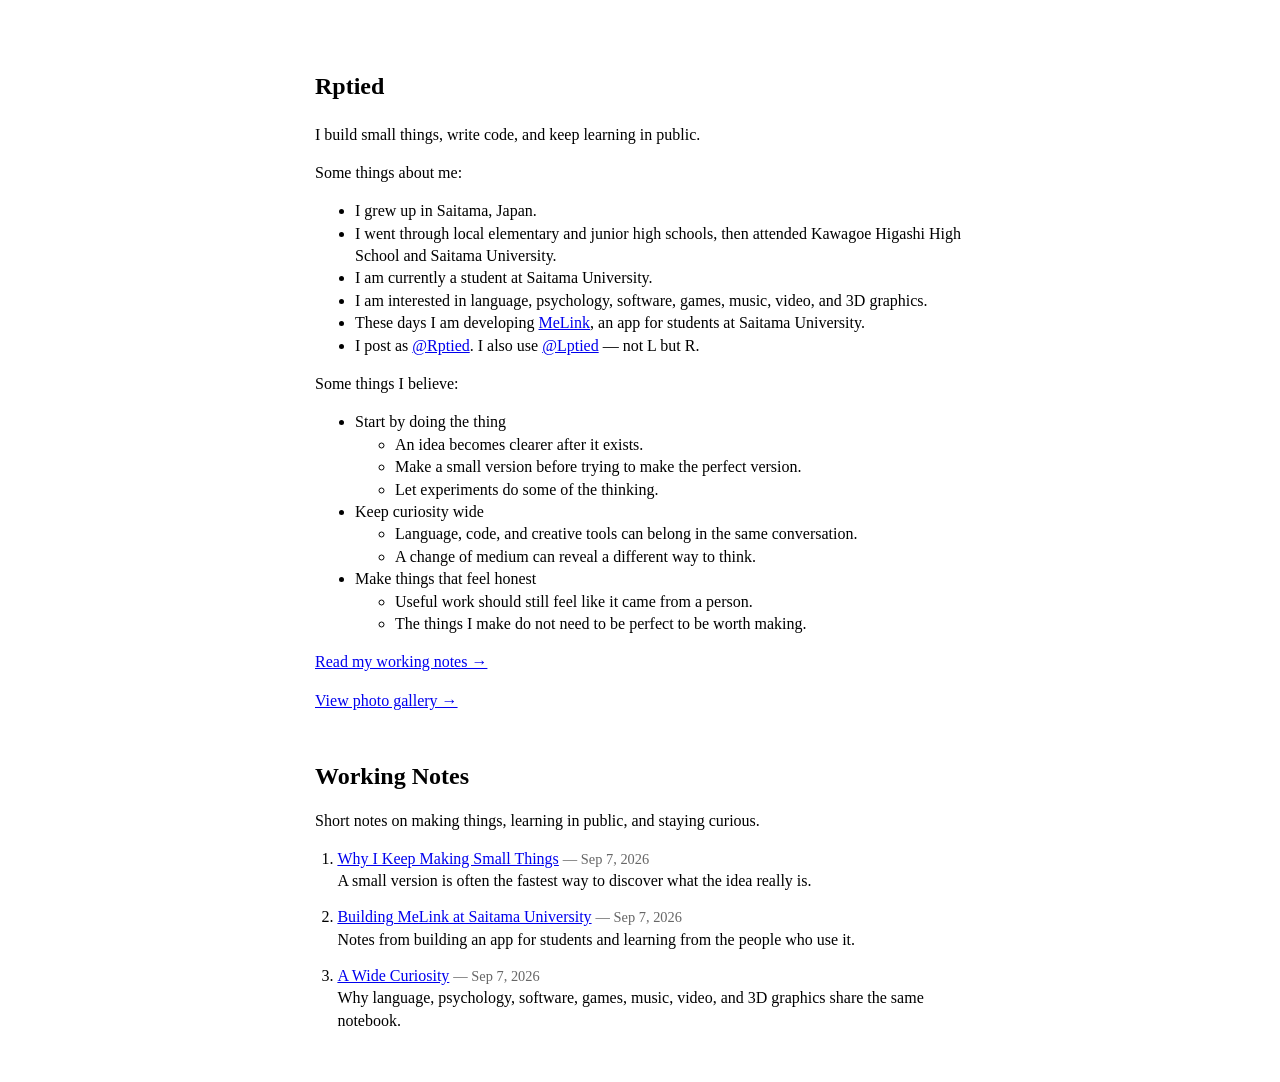
==== commit c0eff20a: "Add Instagram-style responsive gallery and link to index" ====
--- a/index.html
+++ b/index.html
@@ -111,6 +111,7 @@
             </ul>
 
             <p><a href="#working-notes">Read my working notes →</a></p>
+            <p><a href="gallery.html">View photo gallery →</a></p>
         </div>
     </div>
 
